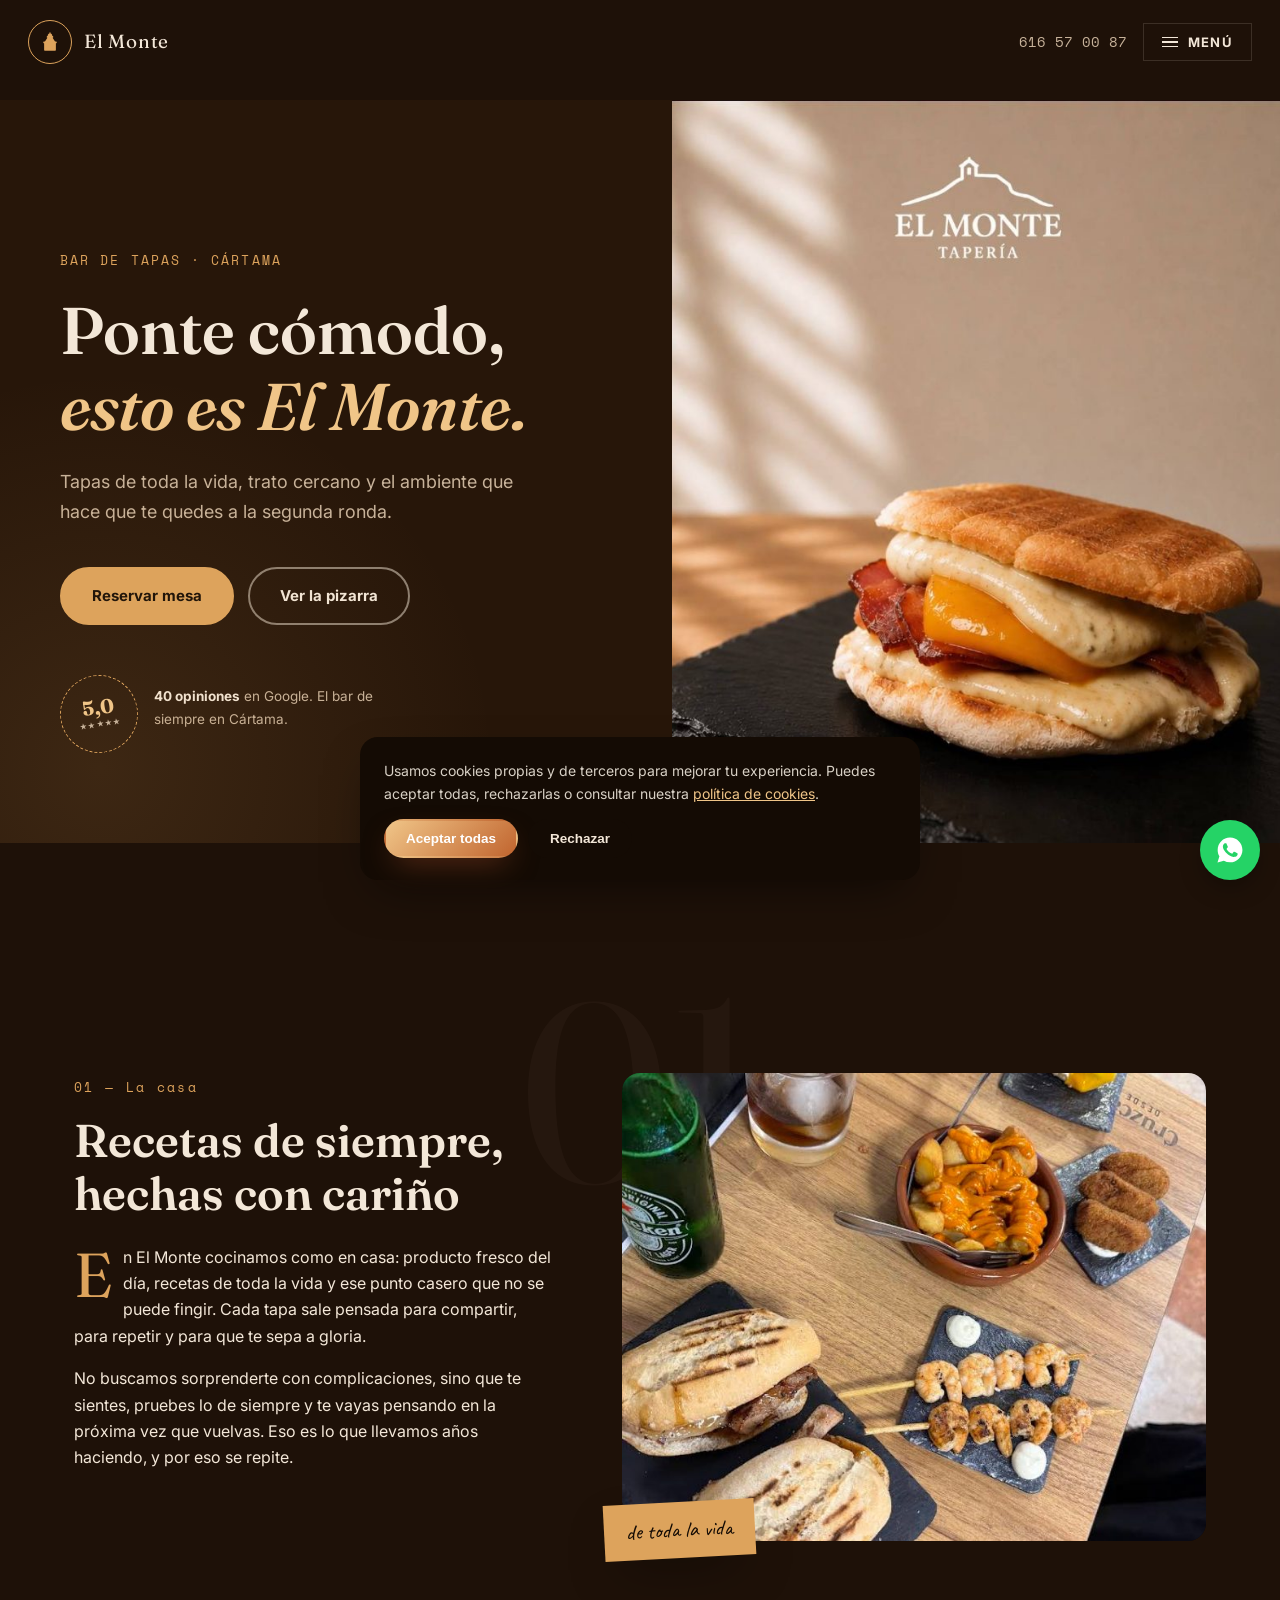
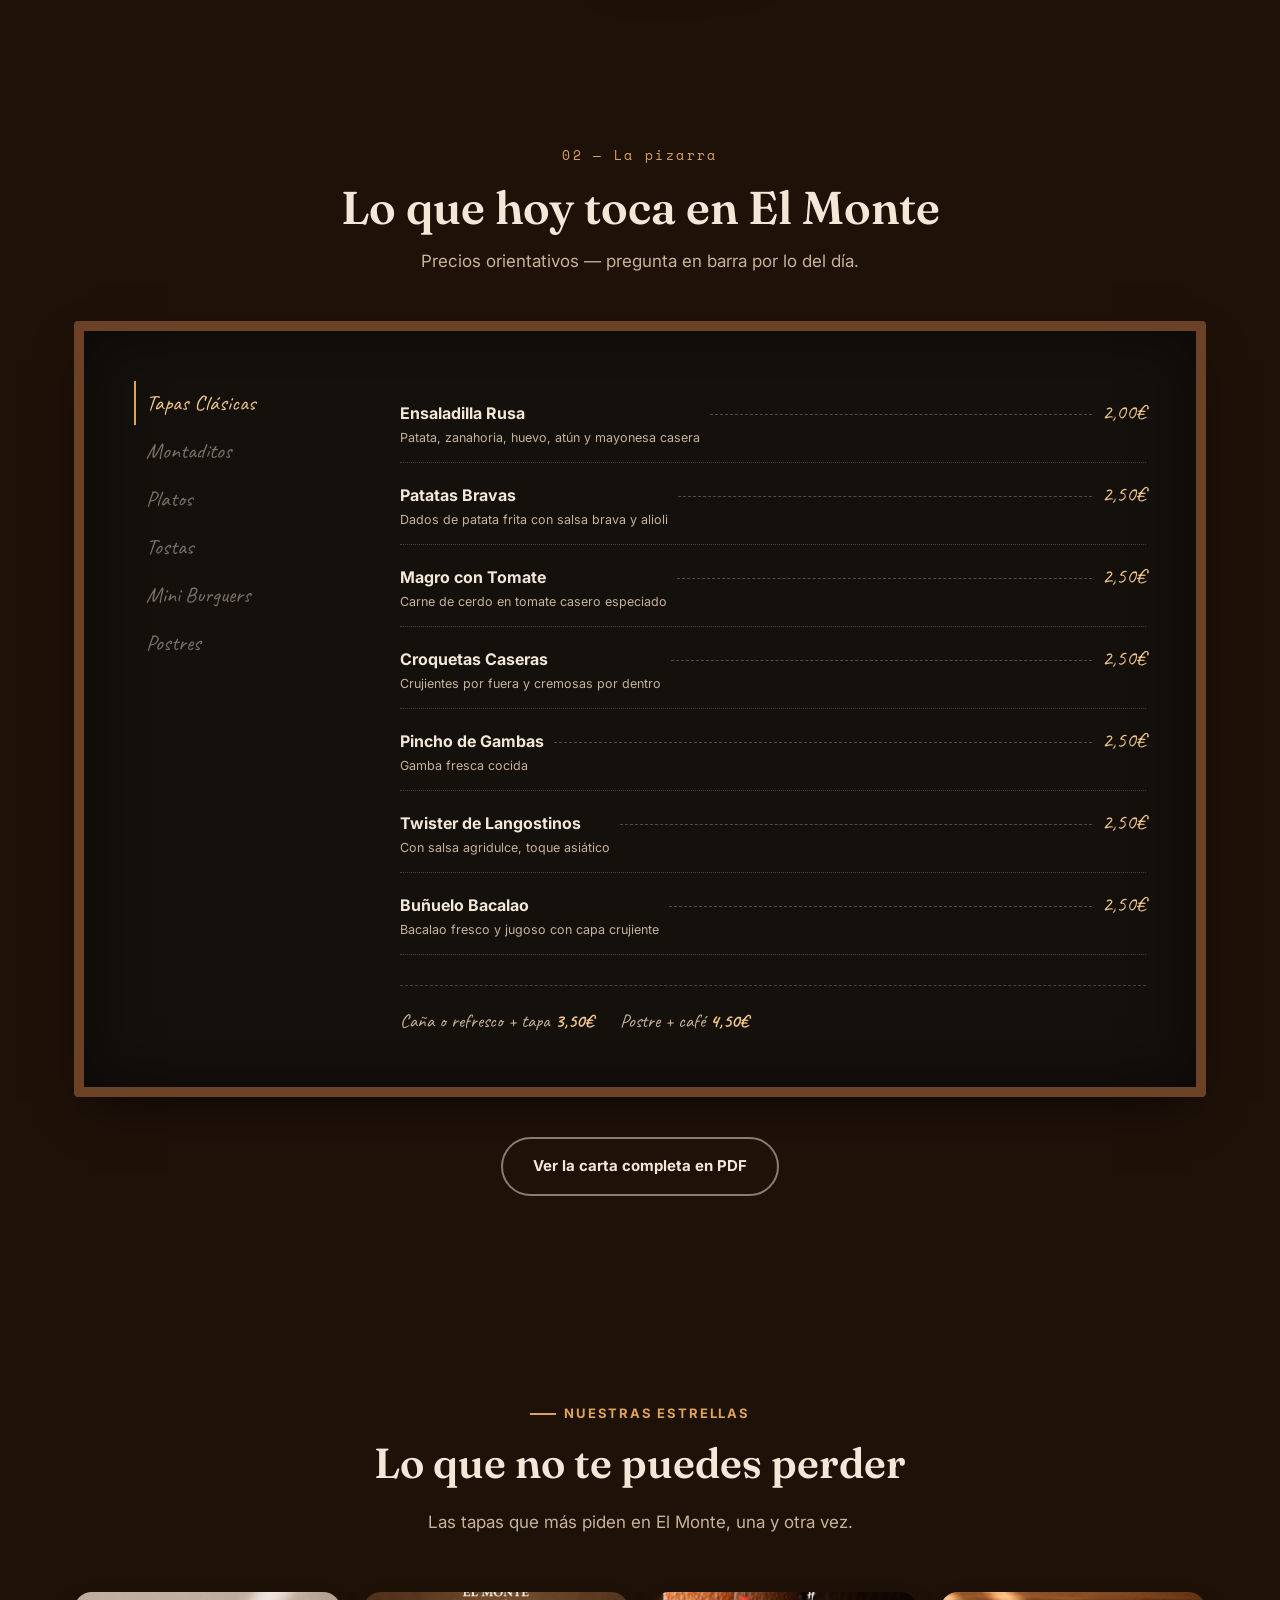
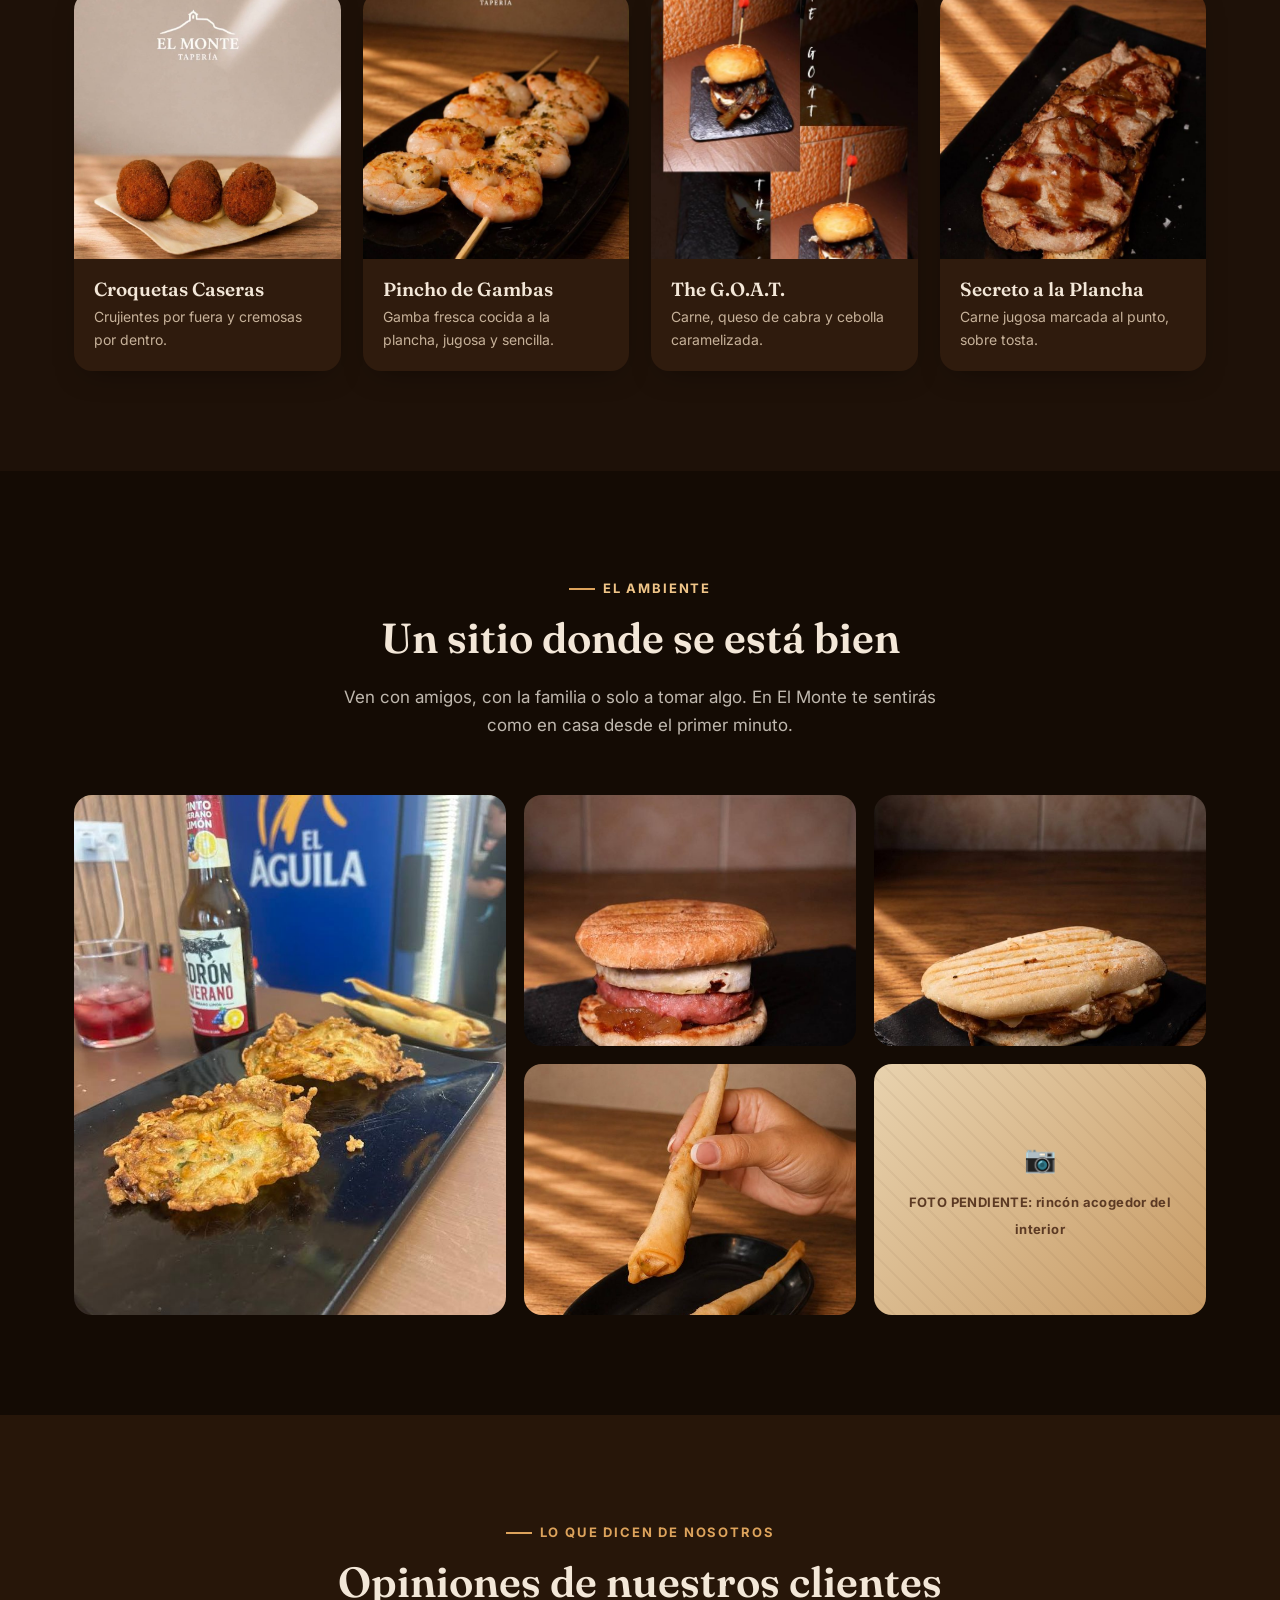
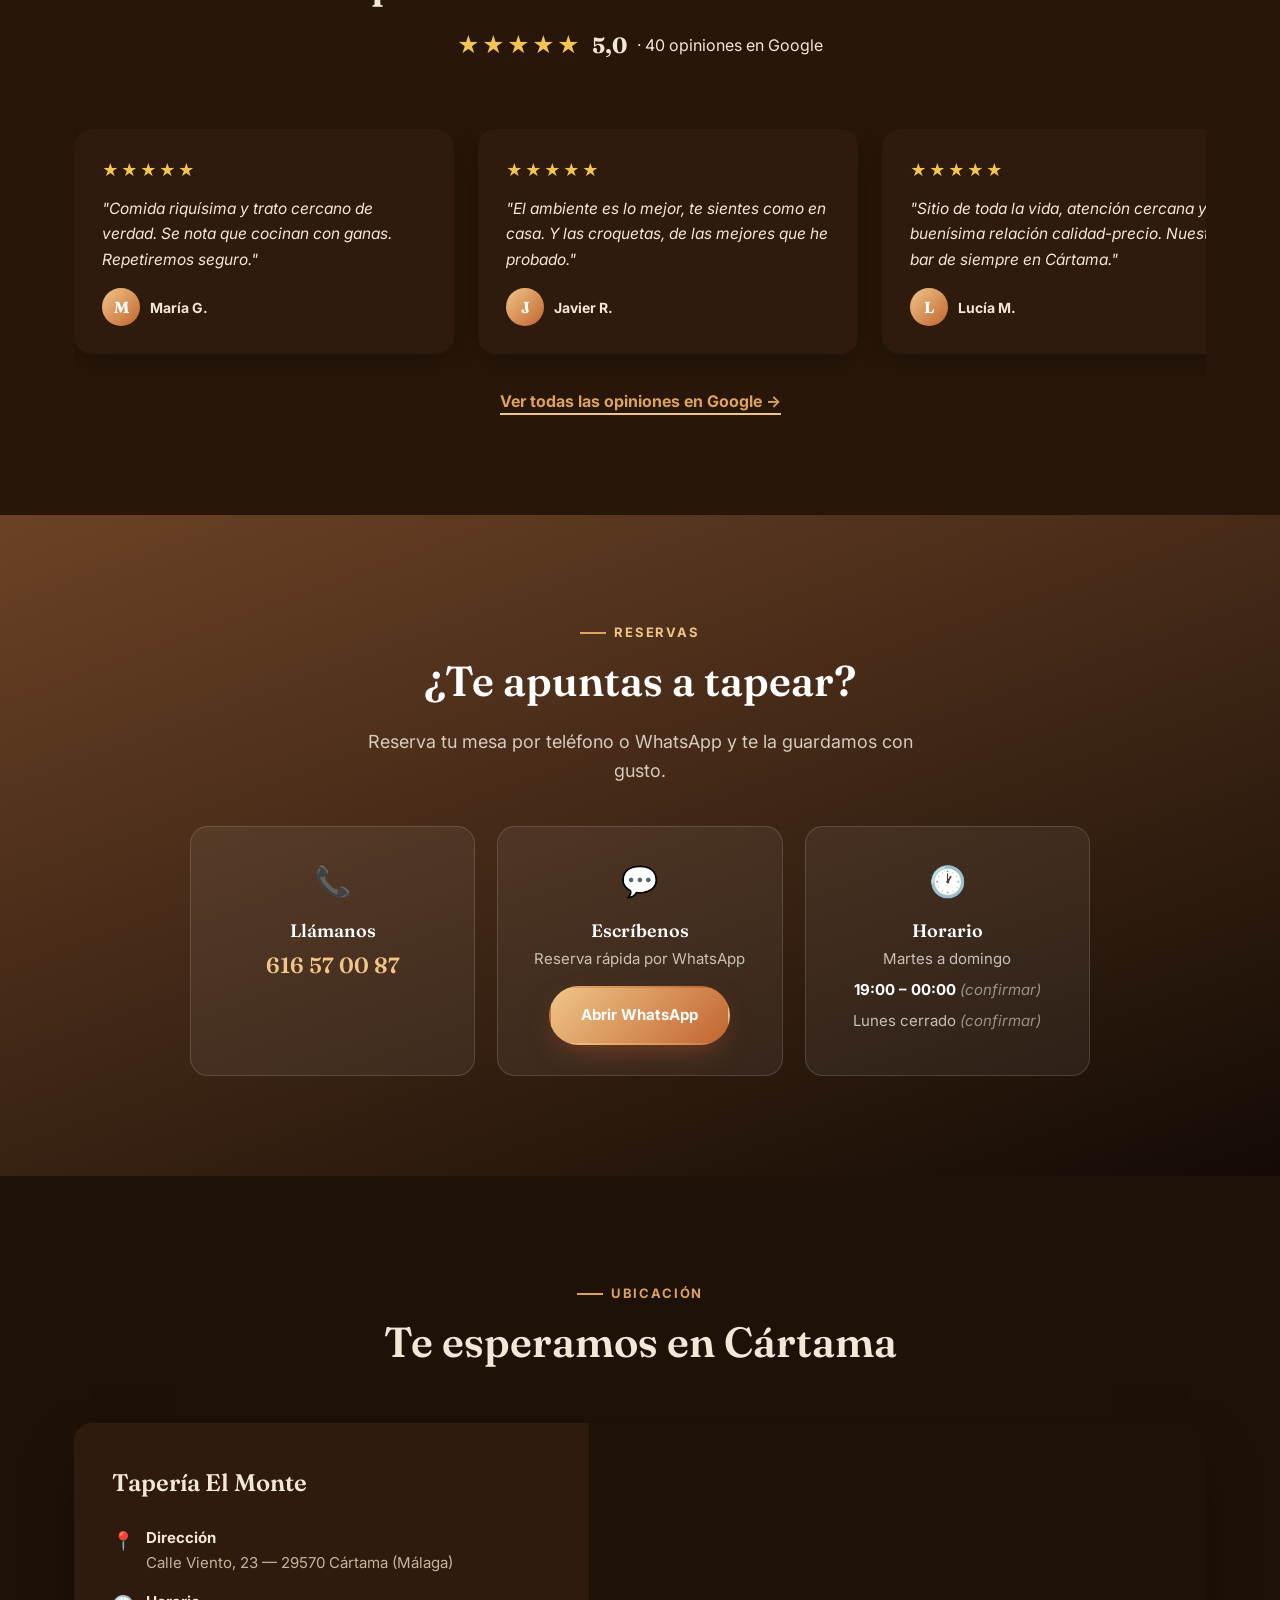
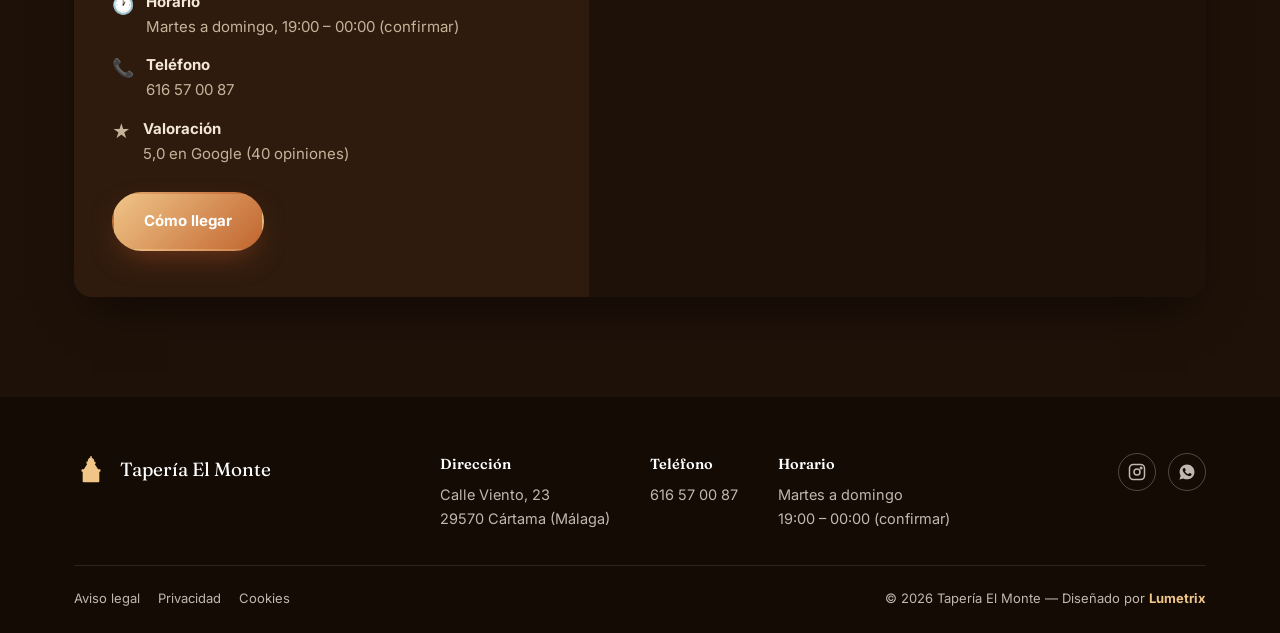
==== index.html @ 6aeb2930 "Rediseñar la web: hero, La casa y La pizarra al estilo editorial nuevo, resto como el repo, con foto" ====
<!DOCTYPE html>
<html lang="es">
<head>
<meta charset="UTF-8">
<meta name="viewport" content="width=device-width, initial-scale=1, viewport-fit=cover">
<title>Tapería El Monte — Bar de Tapas en Cártama (Málaga)</title>
<meta name="description" content="Tapería El Monte, tu bar de tapas en Cártama (Málaga). Tapas y raciones caseras, ambiente cercano y familiar. 5,0★ en Google. Calle Viento, 23. Reserva por WhatsApp.">
<meta name="keywords" content="tapas en Cártama, bar de tapas Cártama, dónde tapear en Cártama, tapería Málaga, raciones Cártama">
<link rel="canonical" href="https://tuweb.example/">

<!-- Open Graph -->
<meta property="og:type" content="restaurant.restaurant">
<meta property="og:title" content="Tapería El Monte — Bar de Tapas en Cártama (Málaga)">
<meta property="og:description" content="Ponte cómodo. Buenas tapas y mejor ambiente, en El Monte. 5,0★ en Google (40 opiniones). Calle Viento, 23, Cártama.">
<meta property="og:image" content="img/hero-bocadillo-bacon-queso.jpg">
<meta property="og:locale" content="es_ES">
<meta property="og:url" content="https://tuweb.example/">
<meta name="twitter:card" content="summary_large_image">

<link rel="icon" href="img/favicon.svg" type="image/svg+xml">
<link rel="apple-touch-icon" href="img/favicon.svg">

<link rel="preconnect" href="https://fonts.googleapis.com">
<link rel="preconnect" href="https://fonts.gstatic.com" crossorigin>
<link href="https://fonts.googleapis.com/css2?family=Fraunces:ital,opsz,wght@0,9..144,500;0,9..144,600;1,9..144,500&family=Caveat:wght@600;700&family=Space+Mono:wght@400;700&family=Inter:wght@400;500;600;700;800&display=swap" rel="stylesheet">

<link rel="stylesheet" href="css/style.css">

<script type="application/ld+json">
{
  "@context": "https://schema.org",
  "@type": "BarOrPub",
  "name": "Tapería El Monte",
  "image": "img/hero-bocadillo-bacon-queso.jpg",
  "@id": "https://tuweb.example/",
  "url": "https://tuweb.example/",
  "telephone": "+34616570087",
  "servesCuisine": "Tapas españolas",
  "priceRange": "€€",
  "address": {
    "@type": "PostalAddress",
    "streetAddress": "Calle Viento, 23",
    "addressLocality": "Cártama",
    "postalCode": "29570",
    "addressRegion": "Málaga",
    "addressCountry": "ES"
  },
  "geo": {
    "@type": "GeoCoordinates",
    "latitude": 36.7167,
    "longitude": -4.6167
  },
  "openingHoursSpecification": [
    {
      "@type": "OpeningHoursSpecification",
      "dayOfWeek": ["Tuesday","Wednesday","Thursday","Friday","Saturday","Sunday"],
      "opens": "19:00",
      "closes": "00:00"
    }
  ],
  "aggregateRating": {
    "@type": "AggregateRating",
    "ratingValue": "5.0",
    "reviewCount": "40"
  }
}
</script>
</head>
<body>

<!-- ============ TOPBAR ============ -->
<header class="topbar">
  <a href="#inicio" class="topbar-brand">
    <span class="stamp">
      <svg viewBox="0 0 200 200" fill="currentColor"><path d="M100 18c2.8 0 5 2.3 5 5v6.6c8.1 1.9 14 9.2 14 17.8v3.4h4a4 4 0 0 1 4 4v6a4 4 0 0 1-4 4h-1.4L142 96h10a4 4 0 0 1 4 4v6a4 4 0 0 1-4 4h-3v56a6 6 0 0 1-6 6H57a6 6 0 0 1-6-6v-56h-3a4 4 0 0 1-4-4v-6a4 4 0 0 1 4-4h10l20.4-32.2H77a4 4 0 0 1-4-4v-6a4 4 0 0 1 4-4h4v-3.4c0-8.6 5.9-15.9 14-17.8V23c0-2.7 2.2-5 5-5Z"/></svg>
    </span>
    <span class="topbar-word">El Monte</span>
  </a>
  <div class="topbar-actions">
    <span class="phone-mini">616 57 00 87</span>
    <button class="menu-btn"><span class="bars"><span></span><span></span><span></span></span> Menú</button>
  </div>
</header>

<!-- ============ NAV OVERLAY ============ -->
<div class="nav-overlay">
  <svg class="nav-overlay-watermark" viewBox="0 0 200 200" fill="currentColor"><path d="M100 18c2.8 0 5 2.3 5 5v6.6c8.1 1.9 14 9.2 14 17.8v3.4h4a4 4 0 0 1 4 4v6a4 4 0 0 1-4 4h-1.4L142 96h10a4 4 0 0 1 4 4v6a4 4 0 0 1-4 4h-3v56a6 6 0 0 1-6 6H57a6 6 0 0 1-6-6v-56h-3a4 4 0 0 1-4-4v-6a4 4 0 0 1 4-4h10l20.4-32.2H77a4 4 0 0 1-4-4v-6a4 4 0 0 1 4-4h4v-3.4c0-8.6 5.9-15.9 14-17.8V23c0-2.7 2.2-5 5-5Z"/></svg>
  <div class="nav-overlay-top">
    <span class="topbar-word">El Monte</span>
    <button class="nav-close" aria-label="Cerrar menú">✕</button>
  </div>
  <nav class="nav-overlay-links">
    <a href="#casa"><span class="i">01</span> La casa</a>
    <a href="#carta"><span class="i">02</span> La pizarra</a>
    <a href="#especialidades"><span class="i">03</span> Especialidades</a>
    <a href="#ambiente"><span class="i">04</span> El ambiente</a>
    <a href="#opiniones"><span class="i">05</span> Opiniones</a>
    <a href="#reservas"><span class="i">06</span> Reservas</a>
    <a href="#ubicacion"><span class="i">07</span> Cómo llegar</a>
  </nav>
  <div class="nav-overlay-cta">
    <a href="https://wa.me/34616570087?text=Hola%2C%20quiero%20reservar%20mesa%20en%20Tapería%20El%20Monte" target="_blank" rel="noopener" class="btn btn-gold">Reservar por WhatsApp</a>
    <a href="tel:+34616570087" class="btn btn-line">616 57 00 87</a>
  </div>
</div>

<!-- ============ HERO ============ -->
<section class="hero" id="inicio">
  <div class="hero-text">
    <span class="hero-eyebrow">Bar de tapas · Cártama</span>
    <h1>Ponte cómodo,<br><em>esto es El Monte.</em></h1>
    <p class="hero-sub">Tapas de toda la vida, trato cercano y el ambiente que hace que te quedes a la segunda ronda.</p>
    <div class="hero-cta">
      <a href="https://wa.me/34616570087?text=Hola%2C%20quiero%20reservar%20mesa%20en%20Tapería%20El%20Monte" target="_blank" rel="noopener" class="btn btn-gold">Reservar mesa</a>
      <a href="#carta" class="btn btn-line">Ver la pizarra</a>
    </div>
    <div class="hero-stamp-row">
      <div class="hero-stamp"><strong>5,0</strong><span>★★★★★</span></div>
      <p class="hero-stamp-text"><strong>40 opiniones</strong> en Google. El bar de siempre en Cártama.</p>
    </div>
  </div>
  <div class="hero-media">
    <div class="ph has-photo">
      <img src="img/hero-bocadillo-bacon-queso.jpg" alt="Bocadillo de bacon y queso de Tapería El Monte" loading="eager">
    </div>
  </div>
</section>

<!-- ============ 01 · LA CASA ============ -->
<section id="casa" class="casa">
  <span class="casa-num-bg">01</span>
  <div class="container">
    <div class="casa-grid">
      <div class="casa-text reveal">
        <span class="num-tag">01 — La casa</span>
        <h2 class="sec-title">Recetas de siempre, hechas con cariño</h2>
        <p>En El Monte cocinamos como en casa: producto fresco del día, recetas de toda la vida y ese punto casero que no se puede fingir. Cada tapa sale pensada para compartir, para repetir y para que te sepa a gloria.</p>
        <p>No buscamos sorprenderte con complicaciones, sino que te sientes, pruebes lo de siempre y te vayas pensando en la próxima vez que vuelvas. Eso es lo que llevamos años haciendo, y por eso se repite.</p>
      </div>
      <div class="casa-media reveal">
        <div class="ph has-photo"><img src="img/mesa-tapas-variadas.jpg" alt="Mesa con tapas variadas en Tapería El Monte" loading="lazy"></div>
        <div class="casa-media-tag">de toda la vida</div>
      </div>
    </div>
  </div>
</section>

<!-- ============ 02 · LA PIZARRA (CARTA) ============ -->
<section id="carta">
  <div class="container">
    <div class="reveal" style="text-align:center; margin-bottom:46px;">
      <span class="num-tag">02 — La pizarra</span>
      <h2 class="sec-title" style="margin:0 auto;">Lo que hoy toca en El Monte</h2>
      <p class="sec-lead" style="margin:12px auto 0;">Precios orientativos — pregunta en barra por lo del día.</p>
    </div>

    <div class="pizarra-wrap reveal">
      <div class="board-layout">
        <div class="board-tabs">
          <button class="board-tab active" data-target="b-tapas">Tapas Clásicas</button>
          <button class="board-tab" data-target="b-montaditos">Montaditos</button>
          <button class="board-tab" data-target="b-platos">Platos</button>
          <button class="board-tab" data-target="b-tostas">Tostas</button>
          <button class="board-tab" data-target="b-burguers">Mini Burguers</button>
          <button class="board-tab" data-target="b-postres">Postres</button>
        </div>

        <div>
          <div class="board-panel active" id="b-tapas">
            <div class="board-item"><div><div class="board-item-name">Ensaladilla Rusa</div><span class="board-item-desc">Patata, zanahoria, huevo, atún y mayonesa casera</span></div><div class="board-item-leader"></div><div class="board-item-price">2,00€</div></div>
            <div class="board-item"><div><div class="board-item-name">Patatas Bravas</div><span class="board-item-desc">Dados de patata frita con salsa brava y alioli</span></div><div class="board-item-leader"></div><div class="board-item-price">2,50€</div></div>
            <div class="board-item"><div><div class="board-item-name">Magro con Tomate</div><span class="board-item-desc">Carne de cerdo en tomate casero especiado</span></div><div class="board-item-leader"></div><div class="board-item-price">2,50€</div></div>
            <div class="board-item"><div><div class="board-item-name">Croquetas Caseras</div><span class="board-item-desc">Crujientes por fuera y cremosas por dentro</span></div><div class="board-item-leader"></div><div class="board-item-price">2,50€</div></div>
            <div class="board-item"><div><div class="board-item-name">Pincho de Gambas</div><span class="board-item-desc">Gamba fresca cocida</span></div><div class="board-item-leader"></div><div class="board-item-price">2,50€</div></div>
            <div class="board-item"><div><div class="board-item-name">Twister de Langostinos</div><span class="board-item-desc">Con salsa agridulce, toque asiático</span></div><div class="board-item-leader"></div><div class="board-item-price">2,50€</div></div>
            <div class="board-item"><div><div class="board-item-name">Buñuelo Bacalao</div><span class="board-item-desc">Bacalao fresco y jugoso con capa crujiente</span></div><div class="board-item-leader"></div><div class="board-item-price">2,50€</div></div>
          </div>

          <div class="board-panel" id="b-montaditos">
            <div class="board-item"><div><div class="board-item-name">El Serranito</div><span class="board-item-desc">Cerdo, jamón serrano, pimiento frito y mayonesa</span></div><div class="board-item-leader"></div><div class="board-item-price">2,70€</div></div>
            <div class="board-item"><div><div class="board-item-name">El Pulled Pork</div><span class="board-item-desc">Pulled pork meloso con salsa suave</span></div><div class="board-item-leader"></div><div class="board-item-price">2,70€</div></div>
            <div class="board-item"><div><div class="board-item-name">El Secreto</div><span class="board-item-desc">Secreto ibérico, reducción de PX y sal escamada</span></div><div class="board-item-leader"></div><div class="board-item-price">2,70€</div></div>
            <div class="board-item"><div><div class="board-item-name">El Monte</div><span class="board-item-desc">Lomo a la plancha, queso fundido y mayonesa</span></div><div class="board-item-leader"></div><div class="board-item-price">2,70€</div></div>
            <div class="board-item"><div><div class="board-item-name">El Sendero</div><span class="board-item-desc">Pollo aliñado con salsa cheddar y mayonesa</span></div><div class="board-item-leader"></div><div class="board-item-price">2,70€</div></div>
          </div>

          <div class="board-panel" id="b-platos">
            <div class="board-item"><div><div class="board-item-name">Flamenquín</div><span class="board-item-desc">Relleno tradicional, dorado y crujiente</span></div><div class="board-item-leader"></div><div class="board-item-price">7,00€</div></div>
            <div class="board-item"><div><div class="board-item-name">Secreto a la Plancha</div><span class="board-item-desc">Carne jugosa marcada al punto</span></div><div class="board-item-leader"></div><div class="board-item-price">7,00€</div></div>
          </div>

          <div class="board-panel" id="b-tostas">
            <div class="board-item"><div><div class="board-item-name">Tosta El Monte</div><span class="board-item-desc">Secreto, cebolla caramelizada y reducción de PX</span></div><div class="board-item-leader"></div><div class="board-item-price">7,00€</div></div>
            <div class="board-item"><div><div class="board-item-name">Tosta Campera</div><span class="board-item-desc">Lomo, pimiento, queso y alioli</span></div><div class="board-item-leader"></div><div class="board-item-price">6,00€</div></div>
          </div>

          <div class="board-panel" id="b-burguers">
            <div class="board-item"><div><div class="board-item-name">La Ermita</div><span class="board-item-desc">Carne, rúcula fresca y mayonesa de trufa</span></div><div class="board-item-leader"></div><div class="board-item-price">2,70€</div></div>
            <div class="board-item"><div><div class="board-item-name">The G.O.A.T.</div><span class="board-item-desc">Carne, queso de cabra y cebolla caramelizada</span></div><div class="board-item-leader"></div><div class="board-item-price">2,70€</div></div>
            <div class="board-item"><div><div class="board-item-name">La Crujiente del Monte</div><span class="board-item-desc">Pollo crispy, cheddar, lechuga y mayonesa</span></div><div class="board-item-leader"></div><div class="board-item-price">2,70€</div></div>
            <div class="board-item"><div><div class="board-item-name">El Monte</div><span class="board-item-desc">Carne, bacon y cheddar con salsa burguer</span></div><div class="board-item-leader"></div><div class="board-item-price">2,70€</div></div>
            <div class="board-item"><div><div class="board-item-name">La Salvaje</div><span class="board-item-desc">Carne pulled pork y mayonesa</span></div><div class="board-item-leader"></div><div class="board-item-price">2,70€</div></div>
          </div>

          <div class="board-panel" id="b-postres">
            <div class="board-item"><div><div class="board-item-name">Tarta Lotus</div><span class="board-item-desc">Cremosa y con intenso sabor a galleta</span></div><div class="board-item-leader"></div><div class="board-item-price">3,50€</div></div>
            <div class="board-item"><div><div class="board-item-name">Tarta de Queso</div><span class="board-item-desc">Suave y equilibrada</span></div><div class="board-item-leader"></div><div class="board-item-price">3,50€</div></div>
            <div class="board-item"><div><div class="board-item-name">Tarta Oreo</div><span class="board-item-desc">Chocolate y galleta, combinación irresistible</span></div><div class="board-item-leader"></div><div class="board-item-price">3,50€</div></div>
            <div class="board-item"><div><div class="board-item-name">Tarta de Chocolate</div><span class="board-item-desc">Para los más golosos</span></div><div class="board-item-leader"></div><div class="board-item-price">3,50€</div></div>
          </div>

          <div class="board-note">
            <span>Caña o refresco + tapa <strong>3,50€</strong></span>
            <span>Postre + café <strong>4,50€</strong></span>
          </div>
        </div>
      </div>
    </div>
    <div class="pizarra-cta reveal">
      <a href="#" class="btn btn-line">Ver la carta completa en PDF</a>
    </div>
  </div>
</section>

<!-- ============ ESPECIALIDADES ============ -->
<section id="especialidades">
  <div class="container">
    <div class="section-head reveal">
      <span class="eyebrow">Nuestras estrellas</span>
      <h2>Lo que no te puedes perder</h2>
      <p>Las tapas que más piden en El Monte, una y otra vez.</p>
    </div>
    <div class="spec-grid">
      <div class="spec-card reveal">
        <div class="ph has-photo"><img src="img/croquetas-caseras.jpg" alt="Croquetas caseras de Tapería El Monte" loading="lazy"></div>
        <div class="spec-card-body"><h3>Croquetas Caseras</h3><p>Crujientes por fuera y cremosas por dentro.</p></div>
      </div>
      <div class="spec-card reveal">
        <div class="ph has-photo"><img src="img/pincho-gambas-plancha.jpg" alt="Pincho de gambas a la plancha" loading="lazy"></div>
        <div class="spec-card-body"><h3>Pincho de Gambas</h3><p>Gamba fresca cocida a la plancha, jugosa y sencilla.</p></div>
      </div>
      <div class="spec-card reveal">
        <div class="ph has-photo"><img src="img/burger-the-goat.jpg" alt="Mini burguer The G.O.A.T. con queso de cabra" loading="lazy"></div>
        <div class="spec-card-body"><h3>The G.O.A.T.</h3><p>Carne, queso de cabra y cebolla caramelizada.</p></div>
      </div>
      <div class="spec-card reveal">
        <div class="ph has-photo"><img src="img/tosta-secreto-plancha.jpg" alt="Tosta de secreto ibérico a la plancha" loading="lazy"></div>
        <div class="spec-card-body"><h3>Secreto a la Plancha</h3><p>Carne jugosa marcada al punto, sobre tosta.</p></div>
      </div>
    </div>
  </div>
</section>

<!-- ============ EL AMBIENTE ============ -->
<section id="ambiente" class="ambiente">
  <div class="container">
    <div class="section-head reveal">
      <span class="eyebrow">El ambiente</span>
      <h2>Un sitio donde se está bien</h2>
      <p>Ven con amigos, con la familia o solo a tomar algo. En El Monte te sentirás como en casa desde el primer minuto.</p>
    </div>
    <div class="ambiente-gallery reveal">
      <div class="ph has-photo g1"><img src="img/bunuelos-bacalao-barra.jpg" alt="Buñuelos de bacalao en la barra de Tapería El Monte" loading="lazy"></div>
      <div class="ph has-photo"><img src="img/montadito-el-monte.jpg" alt="Montadito de Tapería El Monte" loading="lazy"></div>
      <div class="ph has-photo"><img src="img/bocadillo-pulled-pork.jpg" alt="Bocadillo de pulled pork" loading="lazy"></div>
      <div class="ph has-photo"><img src="img/twister-langostinos.jpg" alt="Twister de langostinos de Tapería El Monte" loading="lazy"></div>
      <div class="ph"><div class="ph-inner"><span class="ph-icon">📷</span><span class="ph-label">FOTO PENDIENTE: rincón acogedor del interior</span></div></div>
    </div>
  </div>
</section>

<!-- ============ OPINIONES ============ -->
<section id="opiniones" class="reviews">
  <div class="container">
    <div class="section-head reveal">
      <span class="eyebrow">Lo que dicen de nosotros</span>
      <h2>Opiniones de nuestros clientes</h2>
      <div class="reviews-rating"><span class="stars">★★★★★</span> <strong>5,0</strong> · 40 opiniones en Google</div>
    </div>
    <div class="review-track reveal">
      <div class="review-card">
        <span class="stars">★★★★★</span>
        <p>"Comida riquísima y trato cercano de verdad. Se nota que cocinan con ganas. Repetiremos seguro."</p>
        <div class="review-author"><div class="review-avatar">M</div><span>María G.</span></div>
      </div>
      <div class="review-card">
        <span class="stars">★★★★★</span>
        <p>"El ambiente es lo mejor, te sientes como en casa. Y las croquetas, de las mejores que he probado."</p>
        <div class="review-author"><div class="review-avatar">J</div><span>Javier R.</span></div>
      </div>
      <div class="review-card">
        <span class="stars">★★★★★</span>
        <p>"Sitio de toda la vida, atención cercana y buenísima relación calidad-precio. Nuestro bar de siempre en Cártama."</p>
        <div class="review-author"><div class="review-avatar">L</div><span>Lucía M.</span></div>
      </div>
    </div>
    <div class="reviews-link reveal"><a href="#" target="_blank" rel="noopener">Ver todas las opiniones en Google →</a></div>
  </div>
</section>

<!-- ============ RESERVAS Y CONTACTO ============ -->
<section id="reservas" class="contact">
  <div class="container">
    <div class="reveal">
      <span class="eyebrow">Reservas</span>
      <h2>¿Te apuntas a tapear?</h2>
      <p class="lead">Reserva tu mesa por teléfono o WhatsApp y te la guardamos con gusto.</p>
    </div>
    <div class="contact-grid reveal">
      <div class="contact-card">
        <span class="icon">📞</span>
        <h3>Llámanos</h3>
        <a class="big-phone" href="tel:+34616570087">616 57 00 87</a>
      </div>
      <div class="contact-card">
        <span class="icon">💬</span>
        <h3>Escríbenos</h3>
        <p>Reserva rápida por WhatsApp</p>
        <a href="https://wa.me/34616570087?text=Hola%2C%20quiero%20reservar%20mesa%20en%20Tapería%20El%20Monte" target="_blank" rel="noopener" class="btn btn-primary" style="margin-top:8px">Abrir WhatsApp</a>
      </div>
      <div class="contact-card">
        <span class="icon">🕐</span>
        <h3>Horario</h3>
        <p>Martes a domingo</p>
        <p><strong style="color:#fff">19:00 – 00:00</strong> <em style="opacity:.7">(confirmar)</em></p>
        <p>Lunes cerrado <em style="opacity:.7">(confirmar)</em></p>
      </div>
    </div>
  </div>
</section>

<!-- ============ UBICACIÓN ============ -->
<section id="ubicacion">
  <div class="container">
    <div class="section-head reveal">
      <span class="eyebrow">Ubicación</span>
      <h2>Te esperamos en Cártama</h2>
    </div>
    <div class="location-wrap reveal">
      <div class="location-info">
        <h3>Tapería El Monte</h3>
        <ul>
          <li><span class="icon">📍</span><div><b>Dirección</b>Calle Viento, 23 — 29570 Cártama (Málaga)</div></li>
          <li><span class="icon">🕐</span><div><b>Horario</b>Martes a domingo, 19:00 – 00:00 (confirmar)</div></li>
          <li><span class="icon">📞</span><div><b>Teléfono</b>616 57 00 87</div></li>
          <li><span class="icon">★</span><div><b>Valoración</b>5,0 en Google (40 opiniones)</div></li>
        </ul>
        <a href="https://www.google.com/maps/dir/?api=1&destination=Calle+Viento+23+29570+C%C3%A1rtama+M%C3%A1laga" target="_blank" rel="noopener" class="btn btn-primary">Cómo llegar</a>
      </div>
      <div class="map-embed">
        <iframe src="https://www.google.com/maps?q=Calle+Viento+23,+29570+C%C3%A1rtama,+M%C3%A1laga&output=embed" loading="lazy" referrerpolicy="no-referrer-when-downgrade" title="Mapa de ubicación de Tapería El Monte"></iframe>
      </div>
    </div>
  </div>
</section>

<!-- ============ FOOTER ============ -->
<footer class="site-footer">
  <div class="container">
    <div class="footer-top">
      <div class="footer-brand">
        <svg class="brand-mark" viewBox="0 0 200 200" fill="currentColor" role="img" aria-label="Tapería El Monte"><path d="M100 18c2.8 0 5 2.3 5 5v6.6c8.1 1.9 14 9.2 14 17.8v3.4h4a4 4 0 0 1 4 4v6a4 4 0 0 1-4 4h-1.4L142 96h10a4 4 0 0 1 4 4v6a4 4 0 0 1-4 4h-3v56a6 6 0 0 1-6 6H57a6 6 0 0 1-6-6v-56h-3a4 4 0 0 1-4-4v-6a4 4 0 0 1 4-4h10l20.4-32.2H77a4 4 0 0 1-4-4v-6a4 4 0 0 1 4-4h4v-3.4c0-8.6 5.9-15.9 14-17.8V23c0-2.7 2.2-5 5-5Z"/></svg>
        <span>Tapería El Monte</span>
      </div>
      <div class="footer-info">
        <div><b>Dirección</b>Calle Viento, 23<br>29570 Cártama (Málaga)</div>
        <div><b>Teléfono</b><a href="tel:+34616570087">616 57 00 87</a></div>
        <div><b>Horario</b>Martes a domingo<br>19:00 – 00:00 (confirmar)</div>
      </div>
      <div class="footer-social">
        <a href="#" target="_blank" rel="noopener" aria-label="Instagram">
          <svg width="18" height="18" viewBox="0 0 24 24" fill="none" stroke="currentColor" stroke-width="2"><rect x="2" y="2" width="20" height="20" rx="5"/><circle cx="12" cy="12" r="4"/><circle cx="17.5" cy="6.5" r="1"/></svg>
        </a>
        <a href="https://wa.me/34616570087" target="_blank" rel="noopener" aria-label="WhatsApp">
          <svg width="18" height="18" viewBox="0 0 24 24" fill="currentColor"><path d="M12.04 2C6.58 2 2.13 6.45 2.13 11.91c0 1.87.5 3.62 1.4 5.15L2 22l5.09-1.5a9.9 9.9 0 0 0 4.95 1.31c5.46 0 9.91-4.45 9.91-9.91S17.5 2 12.04 2Zm5.8 14.1c-.24.68-1.4 1.3-1.94 1.36-.5.06-1.13.09-1.82-.11-.42-.13-.96-.31-1.65-.6-2.9-1.25-4.79-4.16-4.94-4.35-.14-.19-1.18-1.57-1.18-3 0-1.42.75-2.12 1.02-2.41.27-.29.58-.36.78-.36.2 0 .39 0 .56.01.18.01.42-.07.65.5.24.58.82 2 .89 2.14.07.15.12.32.02.51-.1.19-.15.31-.3.48-.15.17-.31.38-.44.51-.15.15-.3.31-.13.6.17.29.75 1.24 1.62 2.01 1.11.99 2.05 1.3 2.34 1.44.29.15.46.13.63-.08.17-.2.72-.84.92-1.13.19-.29.39-.24.65-.14.27.1 1.7.8 1.99.95.29.15.48.22.55.34.08.13.08.71-.16 1.4Z"/></svg>
        </a>
      </div>
    </div>
    <div class="footer-bottom">
      <div class="footer-legal">
        <a href="legal/aviso-legal.html">Aviso legal</a>
        <a href="legal/privacidad.html">Privacidad</a>
        <a href="legal/cookies.html">Cookies</a>
      </div>
      <div class="footer-credit">© <span id="year"></span> Tapería El Monte — Diseñado por <a href="#" target="_blank" rel="noopener">Lumetrix</a></div>
    </div>
  </div>
</footer>

<!-- WhatsApp flotante -->
<a href="https://wa.me/34616570087?text=Hola%2C%20quiero%20reservar%20mesa%20en%20Tapería%20El%20Monte" target="_blank" rel="noopener" class="wa-float" aria-label="Escríbenos por WhatsApp">
  <svg viewBox="0 0 24 24"><path d="M12.04 2C6.58 2 2.13 6.45 2.13 11.91c0 1.87.5 3.62 1.4 5.15L2 22l5.09-1.5a9.9 9.9 0 0 0 4.95 1.31c5.46 0 9.91-4.45 9.91-9.91S17.5 2 12.04 2Zm5.8 14.1c-.24.68-1.4 1.3-1.94 1.36-.5.06-1.13.09-1.82-.11-.42-.13-.96-.31-1.65-.6-2.9-1.25-4.79-4.16-4.94-4.35-.14-.19-1.18-1.57-1.18-3 0-1.42.75-2.12 1.02-2.41.27-.29.58-.36.78-.36.2 0 .39 0 .56.01.18.01.42-.07.65.5.24.58.82 2 .89 2.14.07.15.12.32.02.51-.1.19-.15.31-.3.48-.15.17-.31.38-.44.51-.15.15-.3.31-.13.6.17.29.75 1.24 1.62 2.01 1.11.99 2.05 1.3 2.34 1.44.29.15.46.13.63-.08.17-.2.72-.84.92-1.13.19-.29.39-.24.65-.14.27.1 1.7.8 1.99.95.29.15.48.22.55.34.08.13.08.71-.16 1.4Z"/></svg>
</a>

<!-- Banner de cookies -->
<div class="cookie-banner">
  <p>Usamos cookies propias y de terceros para mejorar tu experiencia. Puedes aceptar todas, rechazarlas o consultar nuestra <a href="legal/cookies.html">política de cookies</a>.</p>
  <div class="cookie-actions">
    <button class="btn btn-primary" data-cookie="accepted">Aceptar todas</button>
    <button class="btn btn-dark" data-cookie="rejected">Rechazar</button>
  </div>
</div>

<script src="js/main.js"></script>
</body>
</html>
---- css/style.css ----
/* ============================================
   Tapería El Monte — estilos
   ============================================ */

:root {
  --cream: #1E1108;
  --cream-soft: #271609;
  --paper: #2F1B0D;
  --wood: #6B4226;
  --wood-dark: #140B04;
  --wood-light: #8B5A3C;
  --amber: #DDA35C;
  --amber-light: #F0C588;
  --teja: #C1652F;
  --text: #F3E7D8;
  --text-soft: #C7B29A;
  --line: rgba(243, 231, 216, 0.14);
  --shadow: 0 20px 50px -18px rgba(0, 0, 0, 0.6);
  --shadow-soft: 0 10px 30px -14px rgba(0, 0, 0, 0.5);
  --radius: 18px;
  --radius-sm: 10px;
  --board: #14100C;
  --board-line: rgba(243, 231, 216, .22);
  --ff-serif: "Fraunces", Georgia, serif;
  --ff-sans: "Inter", -apple-system, BlinkMacSystemFont, "Segoe UI", sans-serif;
  --ff-chalk: "Caveat", cursive;
  --ff-mono: "Space Mono", "Courier New", monospace;
}

* { box-sizing: border-box; }
html { scroll-behavior: smooth; }

body {
  margin: 0;
  font-family: var(--ff-sans);
  color: var(--text);
  background: var(--cream);
  line-height: 1.65;
  -webkit-font-smoothing: antialiased;
  overflow-x: hidden;
}

img { max-width: 100%; display: block; }
a { color: inherit; text-decoration: none; }
ul { margin: 0; padding: 0; list-style: none; }
h1, h2, h3, h4 {
  font-family: var(--ff-serif);
  font-weight: 600;
  color: var(--text);
  margin: 0 0 .5em;
  line-height: 1.15;
}
p { margin: 0 0 1em; }
.container {
  width: 100%;
  max-width: 1180px;
  margin: 0 auto;
  padding: 0 24px;
}
section { position: relative; padding: 100px 0; }
@media (max-width: 768px) {
  section { padding: 64px 0; }
}

.eyebrow {
  display: inline-flex;
  align-items: center;
  gap: 8px;
  font-family: var(--ff-sans);
  font-weight: 700;
  font-size: 13px;
  letter-spacing: .14em;
  text-transform: uppercase;
  color: var(--amber);
  margin-bottom: 14px;
}
.eyebrow::before {
  content: "";
  width: 26px;
  height: 2px;
  background: var(--amber);
  display: inline-block;
}
.section-head { max-width: 640px; margin: 0 auto 56px; text-align: center; }
.section-head h2 { font-size: clamp(28px, 4vw, 42px); }
.section-head p { color: var(--text-soft); font-size: 17px; }

/* Botones */
.btn {
  display: inline-flex;
  align-items: center;
  justify-content: center;
  gap: 10px;
  padding: 15px 30px;
  border-radius: 100px;
  font-weight: 700;
  font-size: 15px;
  border: 2px solid transparent;
  cursor: pointer;
  transition: transform .25s ease, box-shadow .25s ease, background .25s ease, color .25s ease;
  white-space: nowrap;
}
.btn-primary {
  background: linear-gradient(135deg, var(--amber-light), var(--teja));
  color: #fff;
  box-shadow: 0 12px 30px -10px rgba(181, 84, 44, .55);
}
.btn-primary:hover { transform: translateY(-2px); box-shadow: 0 16px 34px -8px rgba(181, 84, 44, .65); }
.btn-outline {
  background: rgba(255,255,255,.08);
  border-color: rgba(255,255,255,.7);
  color: #fff;
  backdrop-filter: blur(4px);
}
.btn-outline:hover { background: #fff; color: var(--wood-dark); }
.btn-dark {
  background: var(--wood-dark);
  color: var(--text);
}
.btn-dark:hover { background: var(--wood); transform: translateY(-2px); }
.btn-gold { background: var(--amber); color: var(--wood-dark); border-color: var(--amber); }
.btn-gold:hover { background: var(--amber-light); border-color: var(--amber-light); transform: translateY(-2px); }
.btn-line { background: transparent; border-color: rgba(243,231,216,.5); color: var(--text); }
.btn-line:hover { border-color: var(--text); background: rgba(243,231,216,.08); }

/* ============ TOPBAR ============ */
.topbar {
  position: fixed; top: 0; left: 0; right: 0; z-index: 600;
  display: flex; align-items: center; justify-content: space-between;
  padding: 20px 28px;
  transition: background .3s ease, padding .3s ease;
}
.topbar.scrolled { background: rgba(20,11,4,.9); backdrop-filter: blur(8px); padding: 13px 28px; box-shadow: 0 2px 20px rgba(0,0,0,.4); }
.topbar-brand { display: flex; align-items: center; gap: 12px; }
.stamp {
  width: 44px; height: 44px; border-radius: 50%;
  border: 1.5px solid var(--amber);
  display: flex; align-items: center; justify-content: center;
  color: var(--amber);
  flex-shrink: 0;
}
.stamp svg { width: 24px; height: 24px; }
.topbar-word { font-family: var(--ff-serif); letter-spacing: .04em; font-size: 19px; color: var(--text); }
.topbar-actions { display: flex; align-items: center; gap: 16px; }
.topbar-actions .phone-mini { font-family: var(--ff-mono); font-size: 13.5px; color: var(--text-soft); display: none; }
@media (min-width: 720px) { .topbar-actions .phone-mini { display: inline; } }
.menu-btn {
  display: flex; align-items: center; gap: 10px;
  background: transparent; border: 1px solid var(--line); color: var(--text);
  padding: 10px 18px; cursor: pointer; font-family: var(--ff-sans);
  font-weight: 700; font-size: 13px; letter-spacing: .1em; text-transform: uppercase;
}
.menu-btn:hover { border-color: var(--amber); color: var(--amber); }
.menu-btn .bars { display: flex; flex-direction: column; gap: 3px; }
.menu-btn .bars span { width: 16px; height: 1.5px; background: currentColor; }

/* ============ NAV OVERLAY ============ */
.nav-overlay {
  position: fixed; inset: 0; z-index: 700;
  background: var(--wood-dark);
  display: flex; flex-direction: column;
  opacity: 0; visibility: hidden; transform: translateY(-2%);
  transition: opacity .45s ease, visibility .45s ease, transform .45s ease;
}
body.nav-open .nav-overlay { opacity: 1; visibility: visible; transform: translateY(0); }
.nav-overlay-watermark {
  position: absolute; right: -10%; bottom: -15%;
  width: 60vw; max-width: 640px;
  color: rgba(243,231,216,.05);
  pointer-events: none;
}
.nav-overlay-top { display: flex; justify-content: space-between; align-items: center; padding: 20px 28px; }
.nav-close {
  background: none; border: 1px solid var(--line); color: var(--text);
  width: 44px; height: 44px; cursor: pointer; font-size: 20px;
}
.nav-overlay-links {
  flex: 1; display: flex; flex-direction: column; justify-content: center;
  padding: 0 28px; gap: 6px; position: relative; z-index: 2;
}
.nav-overlay-links a {
  font-family: var(--ff-serif);
  font-size: clamp(30px, 6vw, 56px);
  color: var(--text);
  padding: 10px 0;
  border-bottom: 1px solid var(--line);
  display: flex; align-items: baseline; gap: 18px;
  transition: color .25s ease, padding-left .25s ease;
}
.nav-overlay-links a span.i { font-family: var(--ff-mono); font-size: 14px; color: var(--amber); }
.nav-overlay-links a:hover { color: var(--amber-light); padding-left: 12px; }
.nav-overlay-cta { padding: 28px; display: flex; gap: 14px; flex-wrap: wrap; position: relative; z-index: 2; }

/* ============ HERO (editorial partido) ============ */
.hero {
  display: grid; grid-template-columns: 1.05fr .95fr;
  min-height: 100svh;
}
@media (max-width: 880px) { .hero { grid-template-columns: 1fr; min-height: auto; } }
.hero-text {
  background: var(--cream-soft);
  display: flex; flex-direction: column; justify-content: center;
  padding: 150px 60px 90px;
  position: relative; overflow: hidden;
}
@media (max-width: 880px) { .hero-text { padding: 130px 24px 60px; } }
.hero-text::before {
  content: "";
  position: absolute; inset: 0;
  background-image: radial-gradient(circle at 15% 90%, rgba(221,163,92,.12), transparent 45%);
  pointer-events: none;
}
.hero-eyebrow { font-family: var(--ff-mono); font-size: 13px; letter-spacing: .16em; color: var(--amber); margin-bottom: 22px; text-transform: uppercase; }
.hero h1 { font-size: clamp(40px, 5.6vw, 66px); color: var(--text); margin-bottom: 22px; }
.hero h1 em { font-style: italic; color: var(--amber-light); }
.hero-sub { color: var(--text-soft); font-size: 18px; max-width: 460px; margin-bottom: 40px; }
.hero-cta { display: flex; gap: 14px; flex-wrap: wrap; margin-bottom: 50px; }
.hero-stamp-row { display: flex; align-items: center; gap: 16px; }
.hero-stamp {
  width: 78px; height: 78px; border-radius: 50%;
  border: 1.5px dashed var(--amber);
  display: flex; flex-direction: column; align-items: center; justify-content: center;
  transform: rotate(-8deg); flex-shrink: 0;
}
.hero-stamp strong { font-family: var(--ff-serif); font-size: 20px; color: var(--amber-light); line-height: 1; }
.hero-stamp span { font-family: var(--ff-mono); font-size: 8.5px; color: var(--text-soft); letter-spacing: .05em; }
.hero-stamp-text { font-size: 13.5px; color: var(--text-soft); max-width: 220px; }
.hero-stamp-text strong { color: var(--text); }
.hero-media { position: relative; overflow: hidden; }
.hero-media .ph { position: absolute; inset: 0; border-radius: 0; }
@media (max-width: 880px) { .hero-media { min-height: 340px; } }

/* ============ PLACEHOLDER / FOTOS ============ */
.ph {
  position: relative;
  display: flex; align-items: center; justify-content: center;
  text-align: center;
  background: linear-gradient(135deg, #E8D2AE, #C79A64);
  color: #5C3A24;
  overflow: hidden;
  isolation: isolate;
}
.ph::before {
  content: "";
  position: absolute; inset: 0;
  background-image: repeating-linear-gradient(45deg, rgba(92,58,36,.06) 0 2px, transparent 2px 14px);
  z-index: 0;
}
.ph-inner {
  position: relative; z-index: 1;
  padding: 18px;
  font-family: var(--ff-sans);
}
.ph-icon { font-size: 26px; margin-bottom: 8px; display: block; }
.ph-label { font-weight: 700; font-size: 13px; letter-spacing: .03em; }
.ph-hint { font-size: 11px; opacity: .75; margin-top: 4px; }
.ph.has-photo { background: var(--wood-dark); }
.ph.has-photo::before { display: none; }
.ph.has-photo img {
  position: absolute; inset: 0; width: 100%; height: 100%;
  object-fit: cover; z-index: 0;
}

/* ============ 01 · LA CASA ============ */
.casa { position: relative; padding-top: 130px; }
.casa-grid { display: grid; grid-template-columns: .9fr 1.1fr; gap: 70px; align-items: start; }
@media (max-width: 880px) { .casa-grid { grid-template-columns: 1fr; gap: 40px; } }
.casa-num-bg {
  position: absolute; top: 20px; left: 50%; transform: translateX(-50%);
  font-family: var(--ff-serif); font-size: clamp(120px, 20vw, 260px);
  color: rgba(243,231,216,.03);
  line-height: 1; pointer-events: none; z-index: 0; white-space: nowrap;
}
.casa-text { position: relative; z-index: 1; }
.casa-text p:first-of-type::first-letter {
  font-family: var(--ff-serif); font-size: 62px; float: left;
  line-height: .8; padding: 6px 10px 0 0; color: var(--amber);
}
.casa-media { position: relative; z-index: 1; }
.casa-media .ph { aspect-ratio: 5/4; border-radius: var(--radius); }
.casa-media-tag {
  position: absolute; bottom: -18px; left: -18px;
  background: var(--amber); color: var(--wood-dark);
  font-family: var(--ff-chalk); font-size: 22px;
  padding: 10px 22px; transform: rotate(-3deg);
  box-shadow: var(--shadow);
}
@media (max-width: 880px) { .casa-media-tag { left: 10px; } }
.num-tag {
  font-family: var(--ff-mono); font-size: 13px; letter-spacing: .18em;
  color: var(--amber); display: inline-block; margin-bottom: 16px;
}
.sec-title { font-size: clamp(30px, 4.2vw, 46px); max-width: 640px; }
.sec-lead { color: var(--text-soft); font-size: 17px; max-width: 520px; }

/* ============ 02 · LA PIZARRA (CARTA) ============ */
.pizarra-wrap {
  background: var(--board);
  border: 10px solid var(--wood);
  border-radius: 4px;
  box-shadow: var(--shadow), inset 0 0 60px rgba(0,0,0,.5);
  padding: 50px;
  position: relative;
}
@media (max-width: 700px) { .pizarra-wrap { padding: 26px 18px; border-width: 6px; } }
.board-layout { display: grid; grid-template-columns: 220px 1fr; gap: 46px; position: relative; z-index: 1; }
@media (max-width: 780px) { .board-layout { grid-template-columns: 1fr; gap: 22px; } }
.board-tabs { display: flex; flex-direction: column; gap: 4px; }
@media (max-width: 780px) { .board-tabs { flex-direction: row; overflow-x: auto; gap: 8px; padding-bottom: 6px; } }
.board-tab {
  background: none; border: none; text-align: left;
  font-family: var(--ff-chalk); font-size: 22px; color: rgba(243,231,216,.45);
  padding: 8px 10px; cursor: pointer; white-space: nowrap;
  border-left: 2px solid transparent;
  transition: color .2s ease, border-color .2s ease;
}
@media (max-width: 780px) { .board-tab { border-left: none; border-bottom: 2px solid transparent; } }
.board-tab:hover { color: var(--text); }
.board-tab.active { color: var(--amber-light); border-color: var(--amber); }
.board-panel { display: none; }
.board-panel.active { display: block; animation: fadeUp .4s ease; }
.board-item { display: flex; align-items: baseline; gap: 10px; padding: 13px 0; border-bottom: 1px dotted var(--board-line); }
.board-item-name { font-weight: 700; color: var(--text); font-size: 16px; white-space: nowrap; }
.board-item-leader { flex: 1; border-bottom: 1px dashed rgba(243,231,216,.28); transform: translateY(-4px); min-width: 20px; }
.board-item-price { font-family: var(--ff-chalk); font-size: 22px; color: var(--amber-light); white-space: nowrap; }
.board-item-desc { display: block; font-size: 12.5px; color: var(--text-soft); margin-top: 2px; font-family: var(--ff-sans); }
.board-note {
  margin-top: 30px; padding-top: 20px; border-top: 1px dashed var(--board-line);
  font-family: var(--ff-chalk); font-size: 19px; color: var(--text-soft); display: flex; gap: 26px; flex-wrap: wrap;
}
.board-note strong { color: var(--amber-light); }
.pizarra-cta { text-align: center; margin-top: 40px; }

/* ============ ESPECIALIDADES ============ */
.spec-grid {
  display: grid;
  grid-template-columns: repeat(4, 1fr);
  gap: 22px;
}
@media (max-width: 980px) { .spec-grid { grid-template-columns: repeat(2, 1fr); } }
@media (max-width: 560px) { .spec-grid { grid-template-columns: 1fr; } }
.spec-card {
  border-radius: var(--radius);
  overflow: hidden;
  background: var(--paper);
  box-shadow: var(--shadow-soft);
  transition: transform .35s ease, box-shadow .35s ease;
}
.spec-card:hover { transform: translateY(-8px); box-shadow: var(--shadow); }
.spec-card .ph { aspect-ratio: 1/1; }
.spec-card-body { padding: 20px; }
.spec-card-body h3 { font-size: 19px; margin-bottom: 4px; }
.spec-card-body p { color: var(--text-soft); font-size: 14px; margin-bottom: 0; }

/* ============ EL AMBIENTE ============ */
.ambiente { background: var(--wood-dark); color: var(--text); }
.ambiente .section-head p { color: rgba(250,243,232,.75); }
.ambiente .eyebrow { color: var(--amber-light); }
.ambiente-gallery {
  display: grid;
  grid-template-columns: 1.3fr 1fr 1fr;
  grid-template-rows: 1fr 1fr;
  gap: 18px;
  height: 520px;
}
.ambiente-gallery .ph { border-radius: var(--radius); }
.ambiente-gallery .g1 { grid-row: 1 / 3; }
@media (max-width: 860px) {
  .ambiente-gallery { grid-template-columns: 1fr 1fr; grid-template-rows: repeat(3, 220px); height: auto; }
  .ambiente-gallery .g1 { grid-row: auto; grid-column: 1 / 3; }
}

/* ============ OPINIONES ============ */
.reviews { background: var(--cream-soft); }
.reviews-rating {
  display: flex; align-items: center; justify-content: center; gap: 10px;
  margin-bottom: 10px;
}
.reviews-rating .stars { color: #F4C452; font-size: 22px; letter-spacing: 2px; }
.reviews-rating strong { font-family: var(--ff-serif); font-size: 22px; color: var(--text); }
.review-track {
  display: flex;
  gap: 24px;
  overflow-x: auto;
  scroll-snap-type: x mandatory;
  padding: 10px 4px 26px;
  -webkit-overflow-scrolling: touch;
  scrollbar-width: thin;
  scrollbar-color: var(--wood-light) transparent;
}
.review-card {
  flex: 0 0 auto;
  scroll-snap-align: start;
  width: min(380px, 84vw);
  background: var(--paper);
  border-radius: var(--radius);
  padding: 28px;
  box-shadow: var(--shadow-soft);
}
.review-card .stars { color: #F4C452; letter-spacing: 2px; margin-bottom: 12px; display: block; }
.review-card p { color: var(--text); font-size: 15.5px; font-style: italic; }
.review-author { display: flex; align-items: center; gap: 10px; margin-top: 16px; }
.review-avatar {
  width: 38px; height: 38px; border-radius: 50%;
  background: linear-gradient(135deg, var(--amber-light), var(--teja));
  color: #fff; display: flex; align-items: center; justify-content: center;
  font-weight: 700; font-family: var(--ff-serif);
}
.review-author span { font-weight: 700; font-size: 14px; color: var(--text); }
.reviews-link { text-align: center; margin-top: 8px; }
.reviews-link a { font-weight: 700; color: var(--amber); border-bottom: 2px solid var(--amber-light); padding-bottom: 2px; }

/* ============ RESERVAS / CONTACTO ============ */
.contact {
  background: linear-gradient(160deg, var(--wood) 0%, var(--wood-dark) 100%);
  color: var(--text);
  text-align: center;
}
.contact .eyebrow { color: var(--amber-light); }
.contact h2 { color: #fff; font-size: clamp(28px, 4vw, 42px); }
.contact p.lead { color: rgba(250,243,232,.8); font-size: 18px; max-width: 560px; margin: 0 auto 40px; }
.contact-grid {
  display: grid;
  grid-template-columns: repeat(3, 1fr);
  gap: 22px;
  max-width: 900px;
  margin: 0 auto;
}
@media (max-width: 800px) { .contact-grid { grid-template-columns: 1fr; } }
.contact-card {
  background: rgba(255,255,255,.06);
  border: 1px solid rgba(255,255,255,.14);
  border-radius: var(--radius);
  padding: 30px 22px;
  transition: transform .3s ease, background .3s ease;
}
.contact-card:hover { transform: translateY(-6px); background: rgba(255,255,255,.1); }
.contact-card .icon { font-size: 30px; margin-bottom: 14px; display: block; }
.contact-card h3 { color: #fff; font-size: 18px; margin-bottom: 6px; }
.contact-card a.big-phone {
  font-family: var(--ff-serif);
  font-size: 22px;
  color: var(--amber-light);
  font-weight: 600;
}
.contact-card p { color: rgba(250,243,232,.75); font-size: 15px; margin-bottom: 6px; }

/* ============ UBICACIÓN ============ */
.location-wrap {
  display: grid;
  grid-template-columns: 1fr 1.2fr;
  gap: 0;
  border-radius: var(--radius);
  overflow: hidden;
  box-shadow: var(--shadow);
}
@media (max-width: 860px) { .location-wrap { grid-template-columns: 1fr; } }
.location-info {
  background: var(--paper);
  padding: 46px 38px;
  display: flex; flex-direction: column; justify-content: center;
}
.location-info h3 { font-size: 24px; }
.location-info ul { margin-top: 18px; display: flex; flex-direction: column; gap: 14px; }
.location-info li { display: flex; gap: 12px; align-items: flex-start; font-size: 15px; color: var(--text-soft); }
.location-info li b { color: var(--text); display: block; font-size: 15px; }
.location-info .icon { font-size: 18px; }
.location-info .btn { margin-top: 26px; align-self: flex-start; }
.map-embed { min-height: 380px; }
.map-embed iframe { width: 100%; height: 100%; min-height: 380px; border: 0; display: block; }

/* ============ FOOTER ============ */
.site-footer { background: var(--wood-dark); color: rgba(250,243,232,.75); padding: 56px 0 24px; }
.footer-top {
  display: flex; justify-content: space-between; align-items: flex-start;
  flex-wrap: wrap; gap: 30px;
  padding-bottom: 34px;
  border-bottom: 1px solid rgba(255,255,255,.1);
}
.footer-brand { display: flex; align-items: center; gap: 12px; }
.footer-brand .brand-mark { width: 34px; height: 34px; color: var(--amber-light); }
.footer-brand span { font-family: var(--ff-serif); font-size: 19px; color: #fff; }
.footer-info { display: flex; gap: 40px; flex-wrap: wrap; font-size: 14.5px; }
.footer-info div b { color: #fff; display: block; margin-bottom: 6px; font-family: var(--ff-serif); font-weight: 600; }
.footer-social { display: flex; gap: 12px; }
.footer-social a {
  width: 38px; height: 38px; border-radius: 50%;
  border: 1px solid rgba(255,255,255,.25);
  display: flex; align-items: center; justify-content: center;
  transition: background .25s ease;
}
.footer-social a:hover { background: rgba(255,255,255,.12); }
.footer-bottom {
  display: flex; justify-content: space-between; align-items: center;
  flex-wrap: wrap; gap: 12px;
  padding-top: 22px;
  font-size: 13px;
}
.footer-bottom a { color: rgba(250,243,232,.75); }
.footer-bottom a:hover { color: #fff; }
.footer-legal { display: flex; gap: 18px; flex-wrap: wrap; }
.footer-credit a { color: var(--amber-light); font-weight: 700; }

/* ============ WHATSAPP FLOTANTE ============ */
.wa-float {
  position: fixed;
  right: 20px; bottom: 20px;
  z-index: 400;
  width: 60px; height: 60px;
  border-radius: 50%;
  background: #25D366;
  display: flex; align-items: center; justify-content: center;
  box-shadow: 0 10px 26px -6px rgba(0,0,0,.4);
  animation: pulse 2.6s ease-in-out infinite;
}
.wa-float svg { width: 30px; height: 30px; fill: #fff; }
@keyframes pulse {
  0%,100% { box-shadow: 0 10px 26px -6px rgba(0,0,0,.4), 0 0 0 0 rgba(37,211,102,.5); }
  50% { box-shadow: 0 10px 26px -6px rgba(0,0,0,.4), 0 0 0 12px rgba(37,211,102,0); }
}

/* ============ COOKIES ============ */
.cookie-banner {
  position: fixed;
  left: 20px; right: 20px; bottom: 20px;
  max-width: 560px;
  margin: 0 auto;
  background: var(--wood-dark);
  color: var(--text);
  border-radius: var(--radius);
  padding: 22px 24px;
  box-shadow: var(--shadow);
  z-index: 600;
  display: flex; flex-direction: column; gap: 14px;
  transform: translateY(140%);
  transition: transform .5s cubic-bezier(.22,1,.36,1);
}
.cookie-banner.show { transform: translateY(0); }
.cookie-banner p { font-size: 14px; margin: 0; color: rgba(250,243,232,.85); }
.cookie-banner p a { color: var(--amber-light); text-decoration: underline; }
.cookie-actions { display: flex; gap: 10px; flex-wrap: wrap; }
.cookie-actions .btn { padding: 10px 20px; font-size: 13.5px; }

/* ============ SCROLL REVEAL ============ */
.reveal { opacity: 0; transform: translateY(28px); transition: opacity .8s ease, transform .8s ease; }
.reveal.in { opacity: 1; transform: translateY(0); }

@keyframes fadeUp { from { opacity: 0; transform: translateY(10px); } to { opacity: 1; transform: translateY(0); } }

/* ============ LEGAL PAGES ============ */
.legal-page { padding-top: 140px; padding-bottom: 100px; }
.legal-page .container { max-width: 820px; }
.legal-page h1 { font-size: 34px; margin-bottom: 8px; }
.legal-page .updated { color: var(--text-soft); font-size: 14px; margin-bottom: 40px; }
.legal-page h2 { font-size: 21px; margin-top: 34px; }
.legal-page p, .legal-page li { color: var(--text-soft); font-size: 15.5px; }
.legal-page ul { padding-left: 20px; list-style: disc; }
.legal-page a { color: var(--amber); font-weight: 700; }
.back-link { display: inline-flex; align-items: center; gap: 8px; margin-bottom: 30px; font-weight: 700; color: var(--text); }
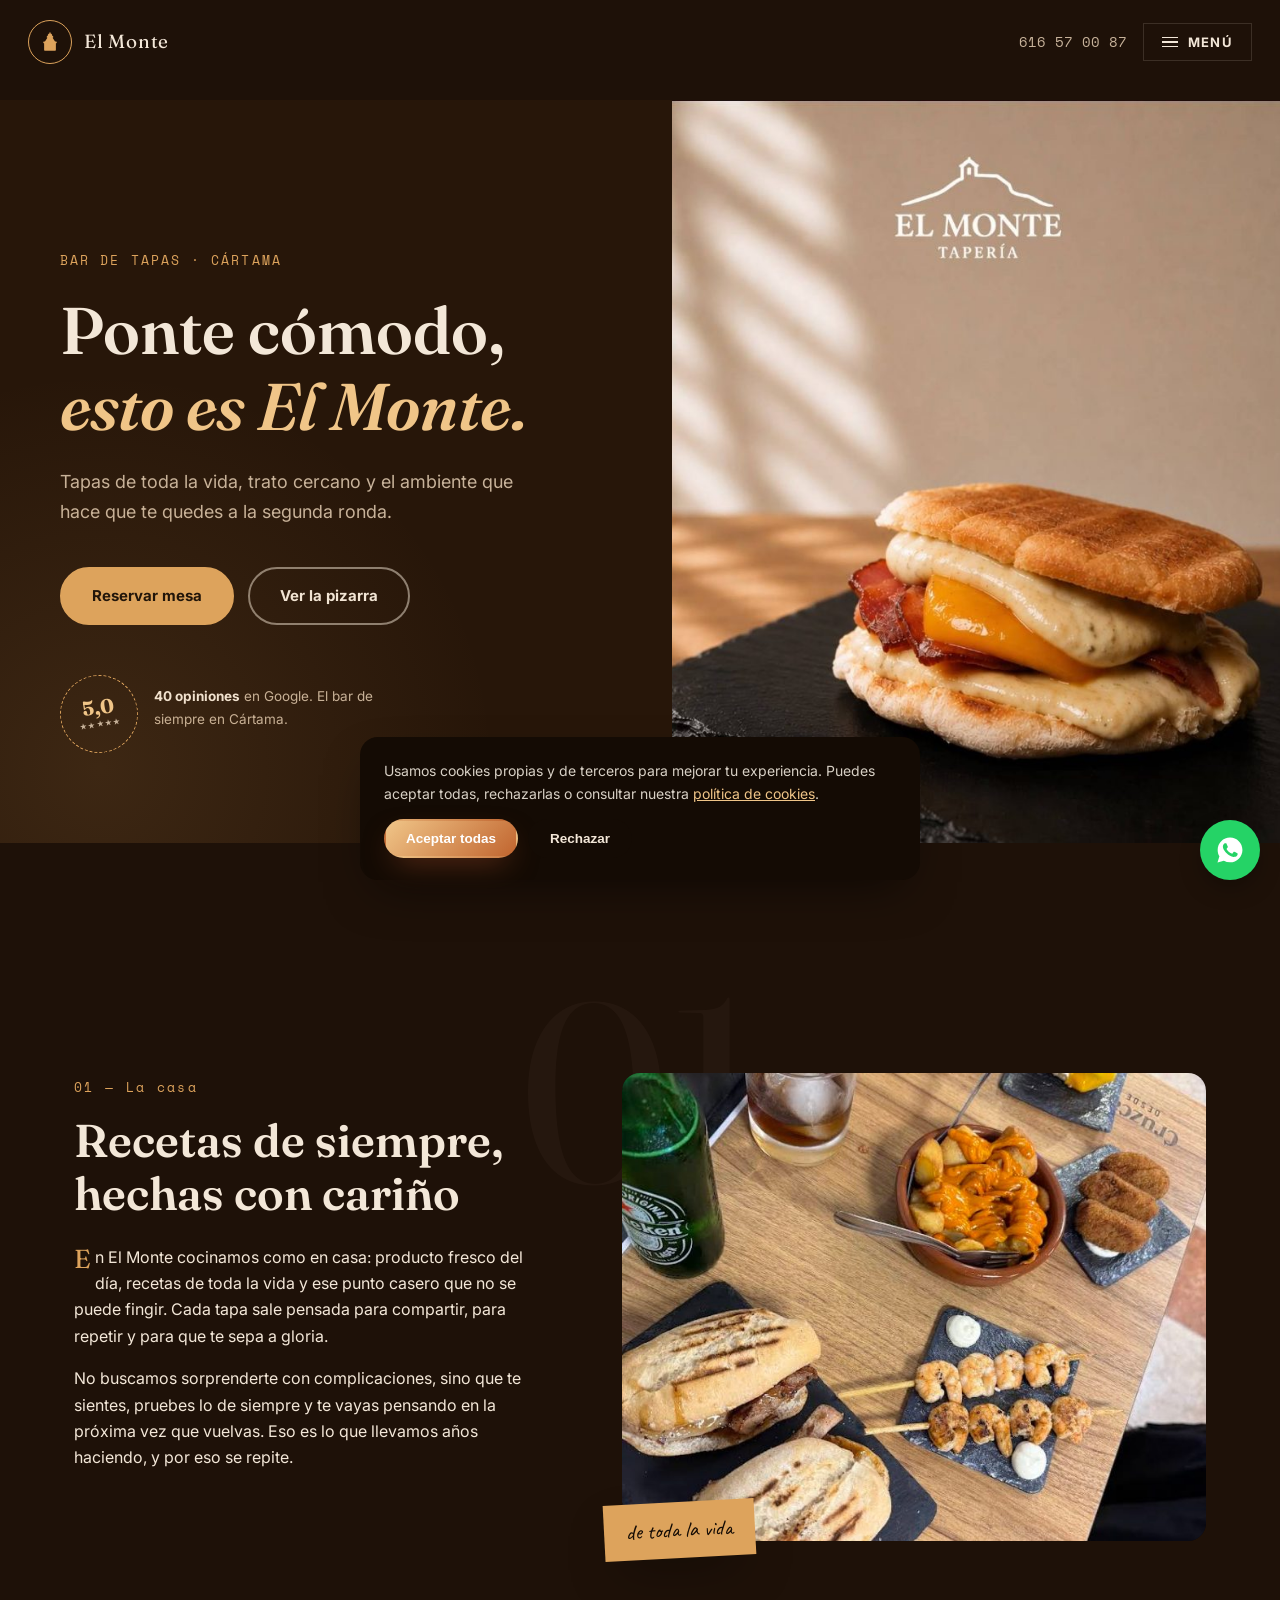
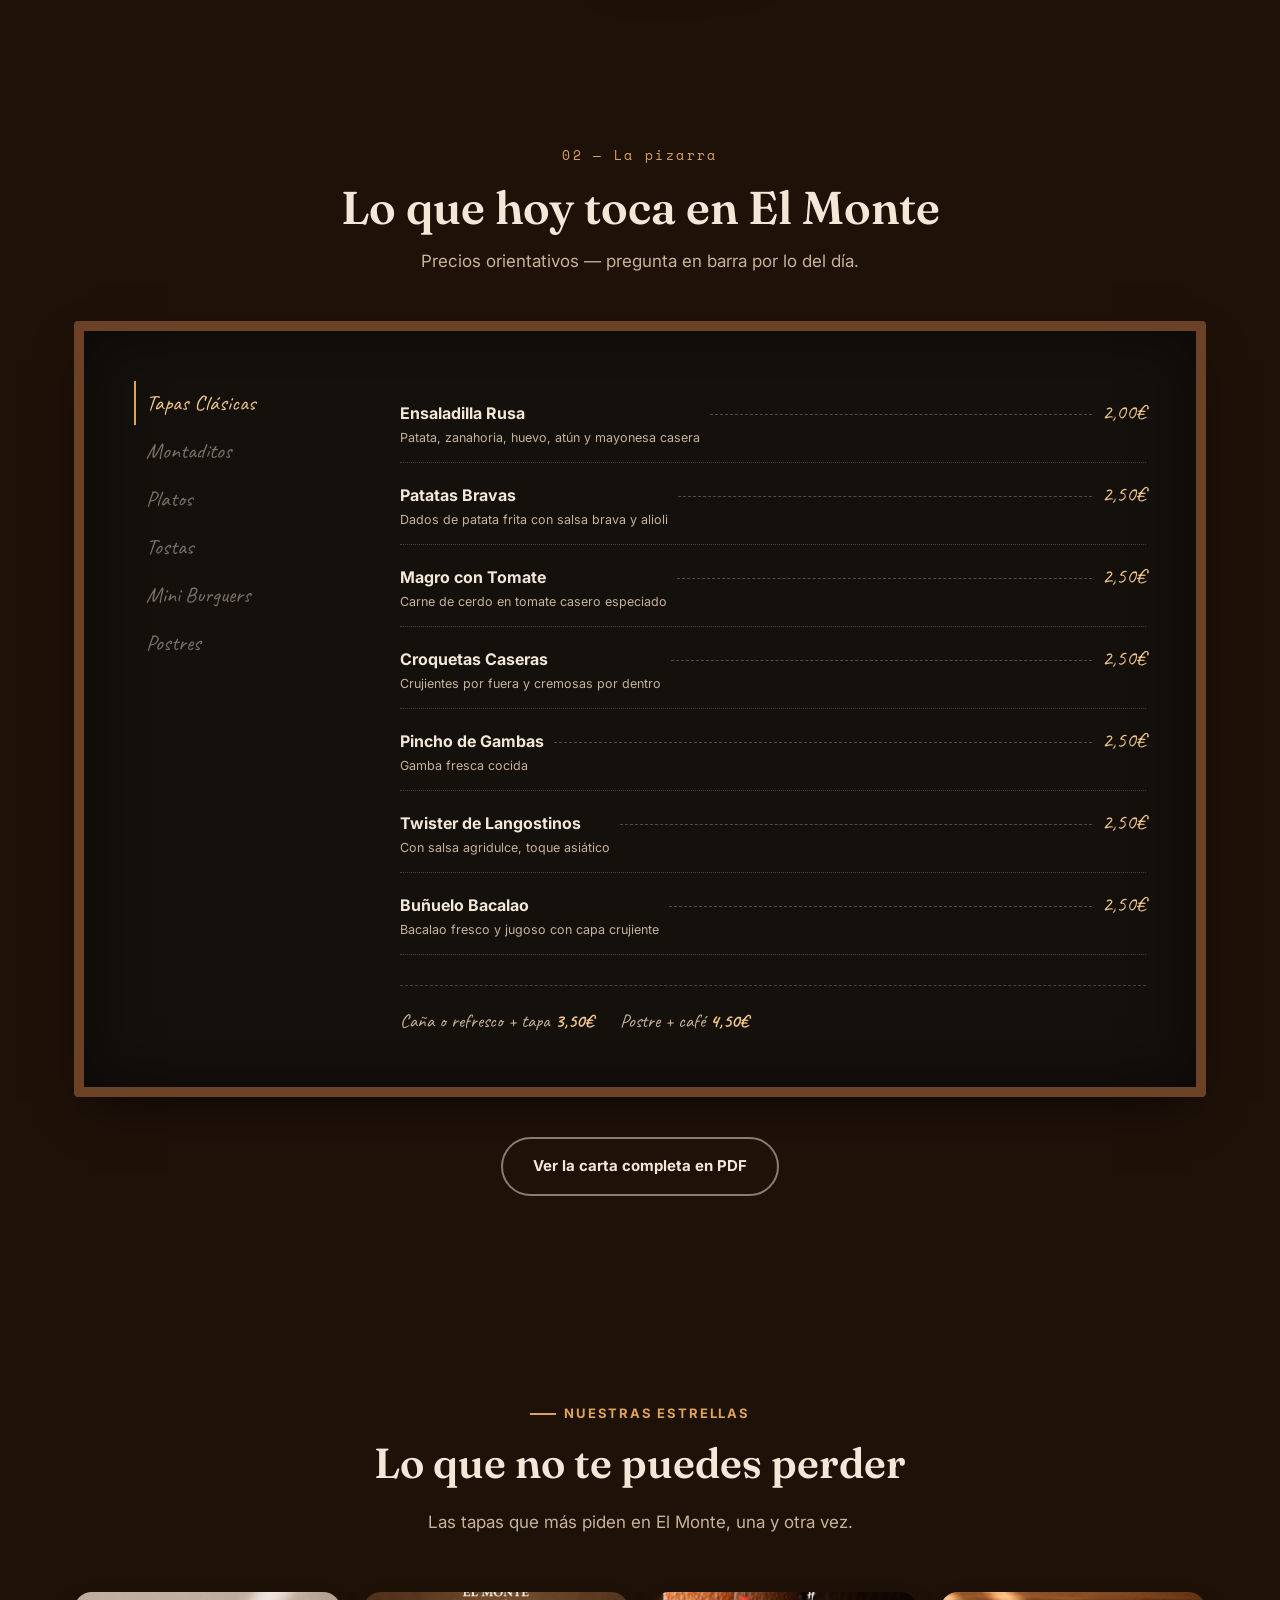
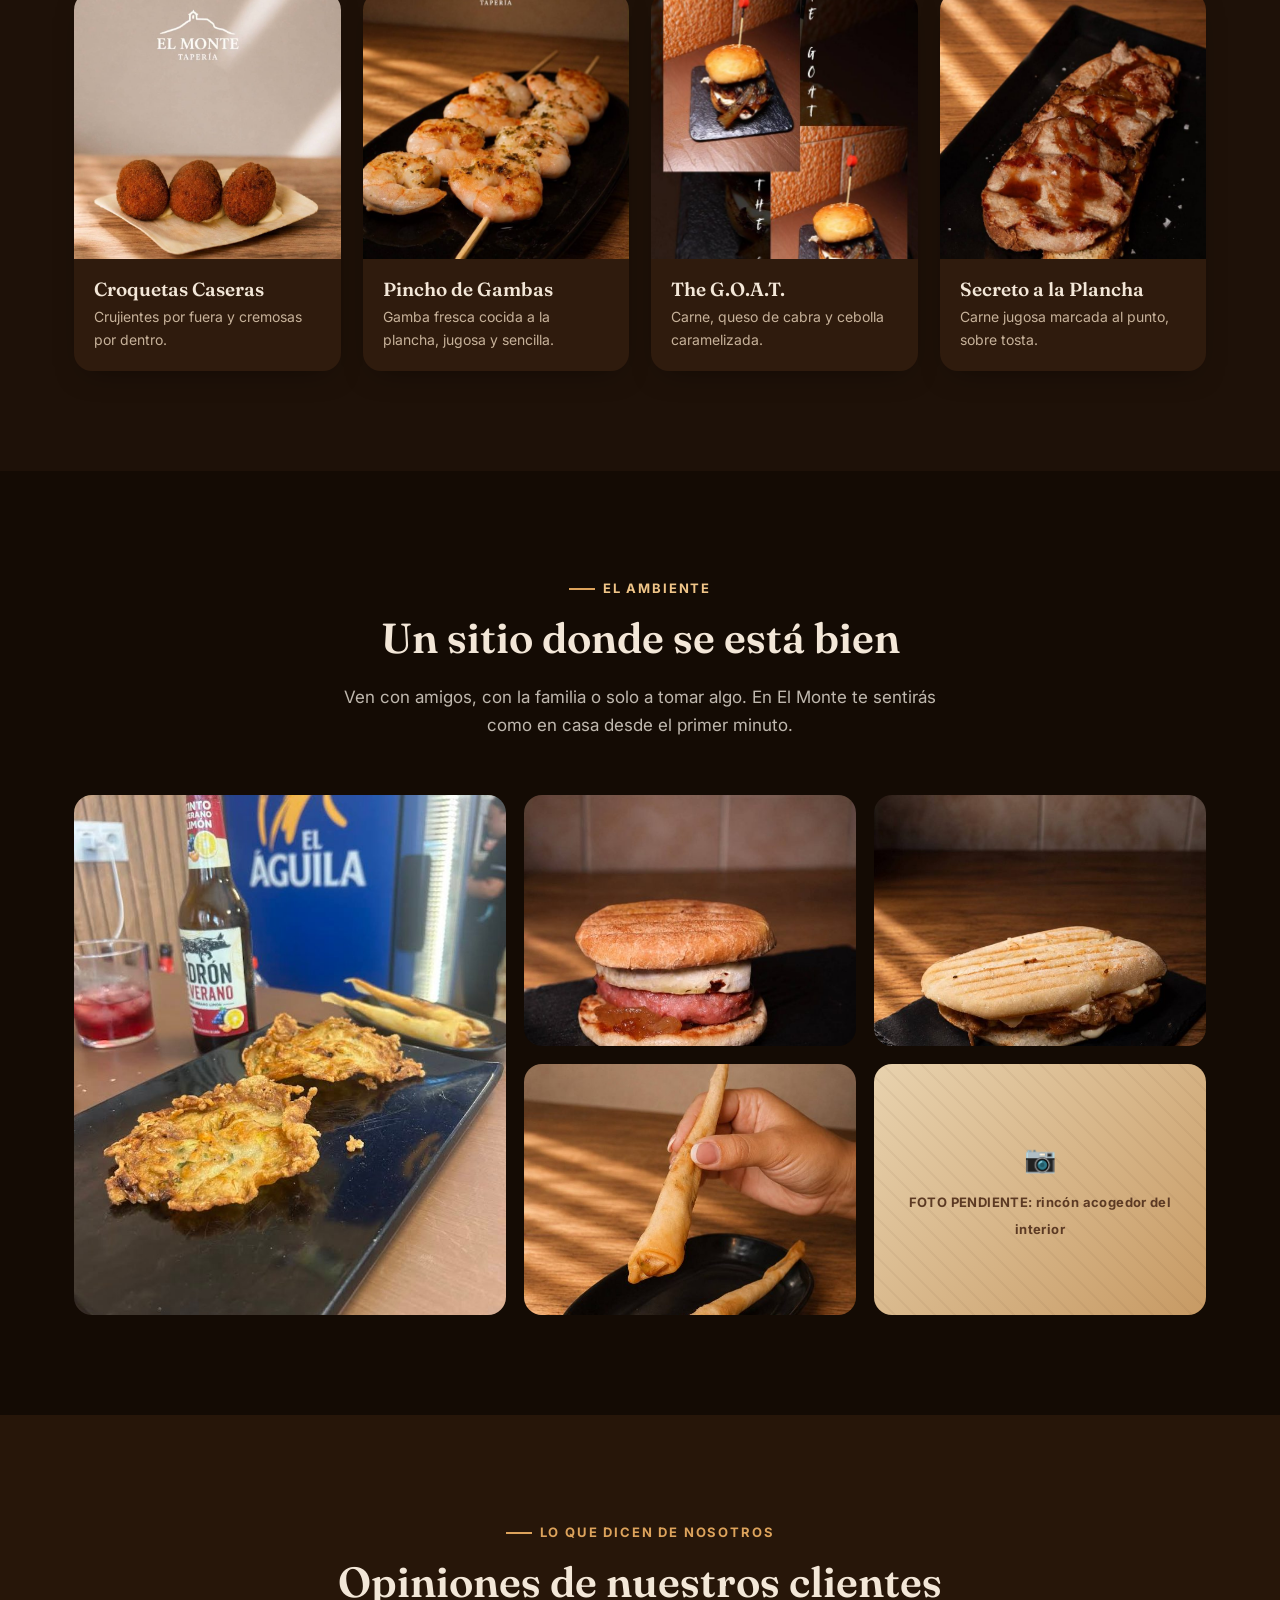
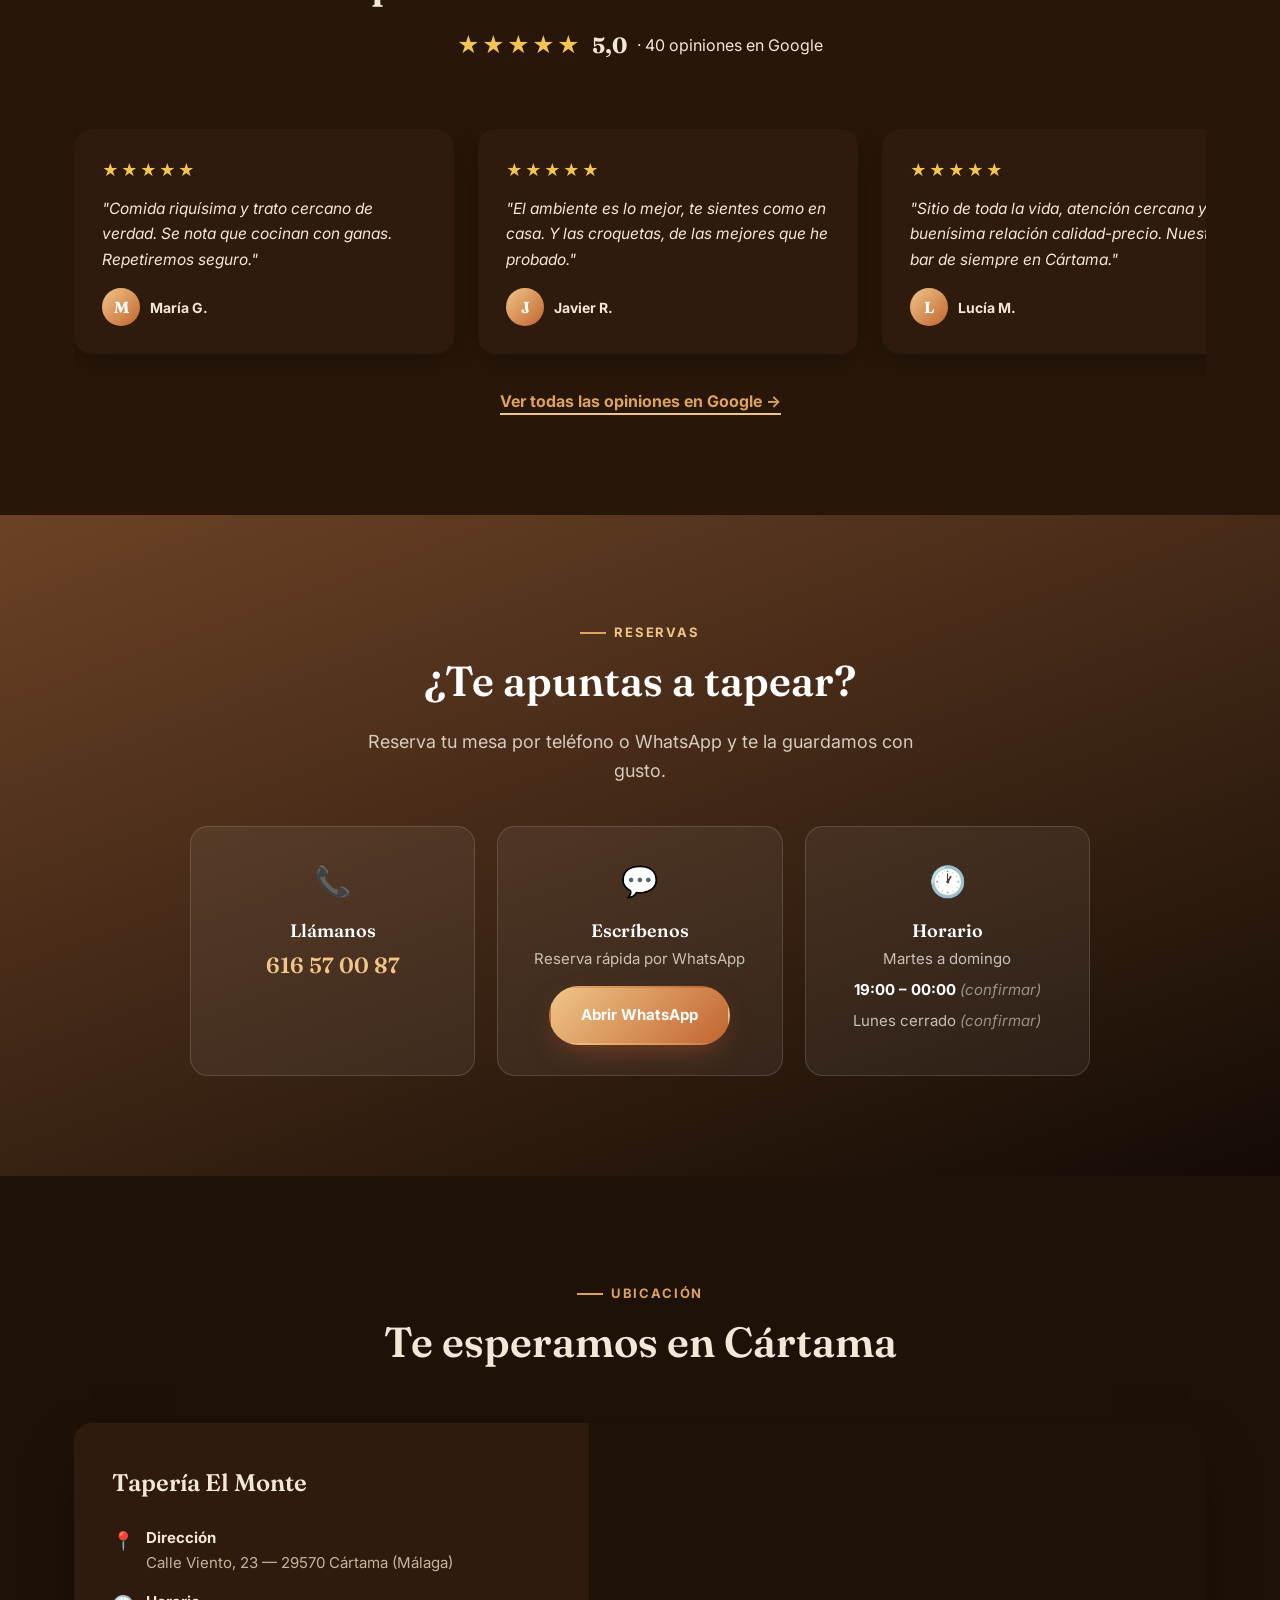
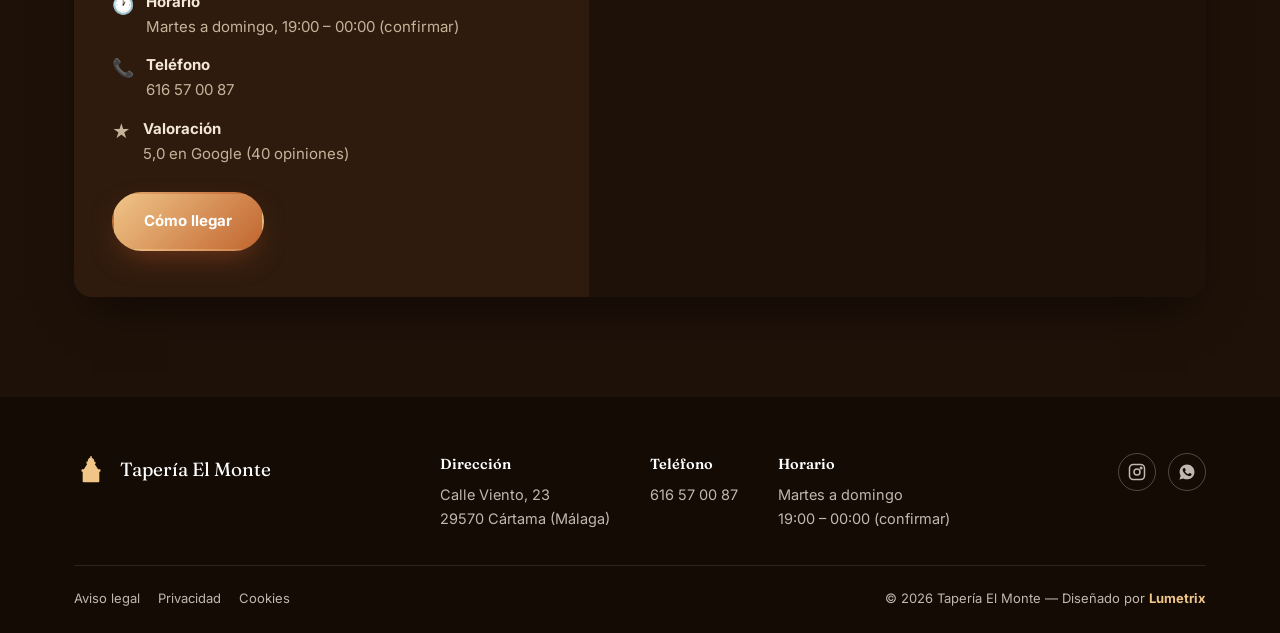
==== commit 47545f03: "Reducir tamaño de letra capital y enlazar opiniones a la ficha de Google Maps" ====
--- a/index.html
+++ b/index.html
@@ -294,7 +294,7 @@
         <div class="review-author"><div class="review-avatar">L</div><span>Lucía M.</span></div>
       </div>
     </div>
-    <div class="reviews-link reveal"><a href="#" target="_blank" rel="noopener">Ver todas las opiniones en Google →</a></div>
+    <div class="reviews-link reveal"><a href="https://www.google.com/maps/place/TAPER%C3%8DA+EL+MONTE/@36.7095174,-4.637387,17z/data=!4m12!1m2!2m1!1sRestaurantes!3m8!1s0xd72ef9c5ceee3b3:0x8636025c5024a3f4!8m2!3d36.7095174!4d-4.6333813!9m1!1b1!15sCgxSZXN0YXVyYW50ZXNaDiIMcmVzdGF1cmFudGVzkgEJdGFwYXNfYmFymgFEQ2k5RFFVbFJRVU52WkVOb2RIbGpSamx2VDJwS01GTXpjRzlVTWpGUFlYcFdkMkl6Wkc1alZtOHpWREE0TlZOR1JSQULgAQD6AQQIGhBF!16s%2Fg%2F11y_jl0460?entry=ttu&g_ep=EgoyMDI2MDgwMi4wIKXMDSoASAFQAw%3D%3D" target="_blank" rel="noopener">Ver todas las opiniones en Google →</a></div>
   </div>
 </section>
 
--- a/css/style.css
+++ b/css/style.css
@@ -273,8 +273,8 @@
 }
 .casa-text { position: relative; z-index: 1; }
 .casa-text p:first-of-type::first-letter {
-  font-family: var(--ff-serif); font-size: 62px; float: left;
-  line-height: .8; padding: 6px 10px 0 0; color: var(--amber);
+  font-family: var(--ff-serif); font-size: 26px; float: left;
+  line-height: 1; padding: 2px 4px 0 0; color: var(--amber);
 }
 .casa-media { position: relative; z-index: 1; }
 .casa-media .ph { aspect-ratio: 5/4; border-radius: var(--radius); }
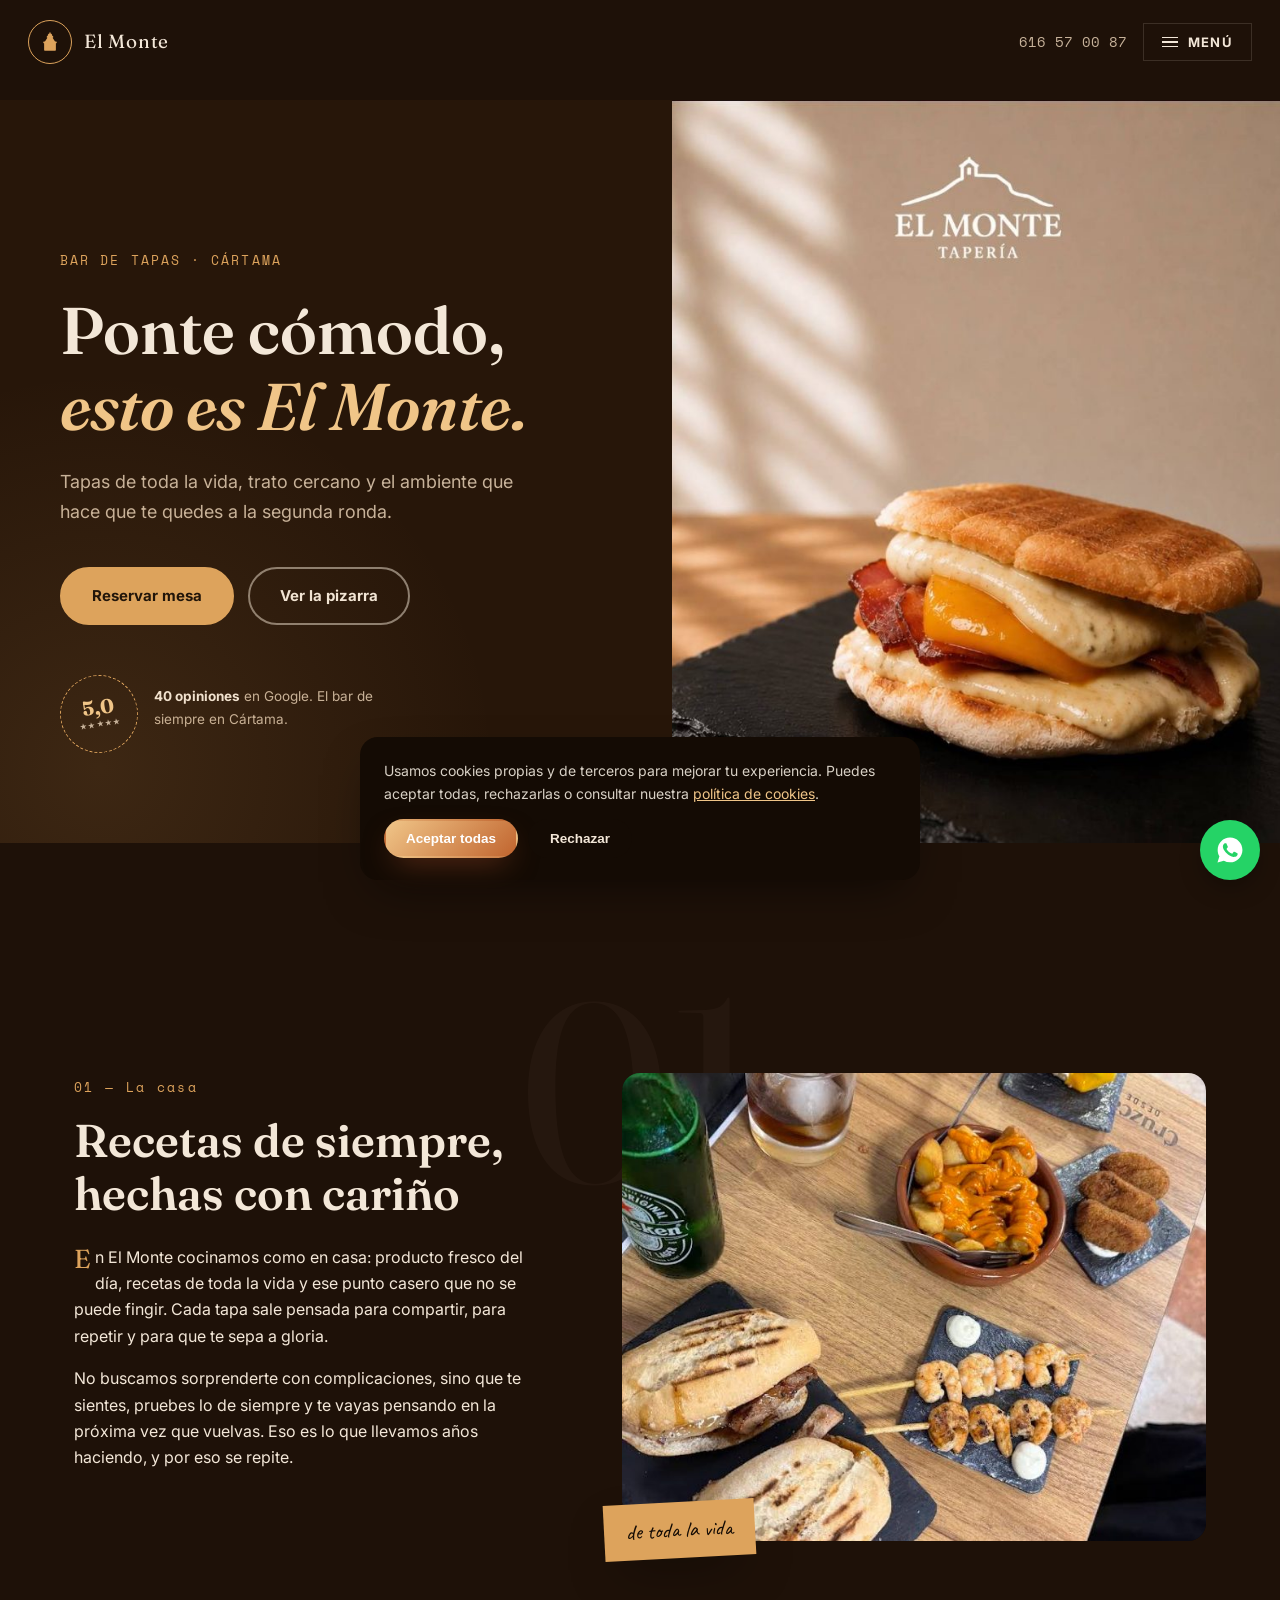
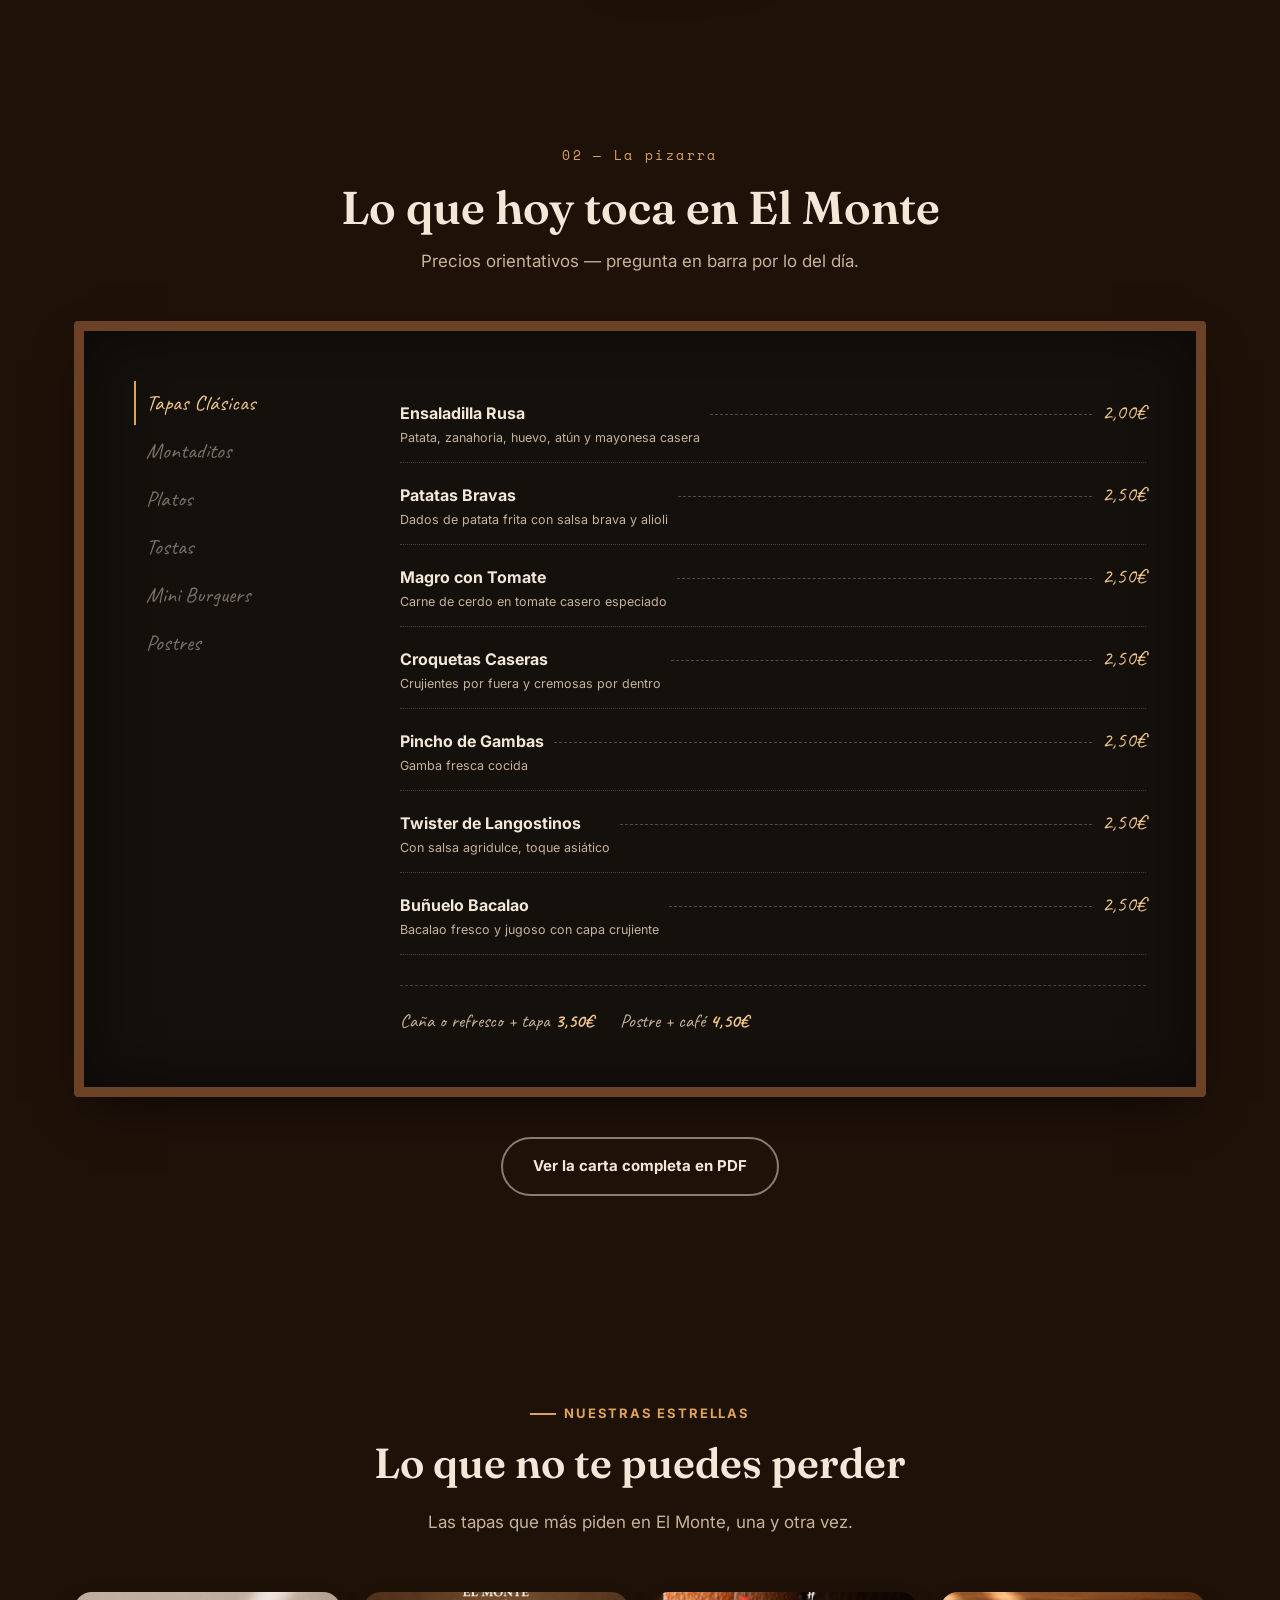
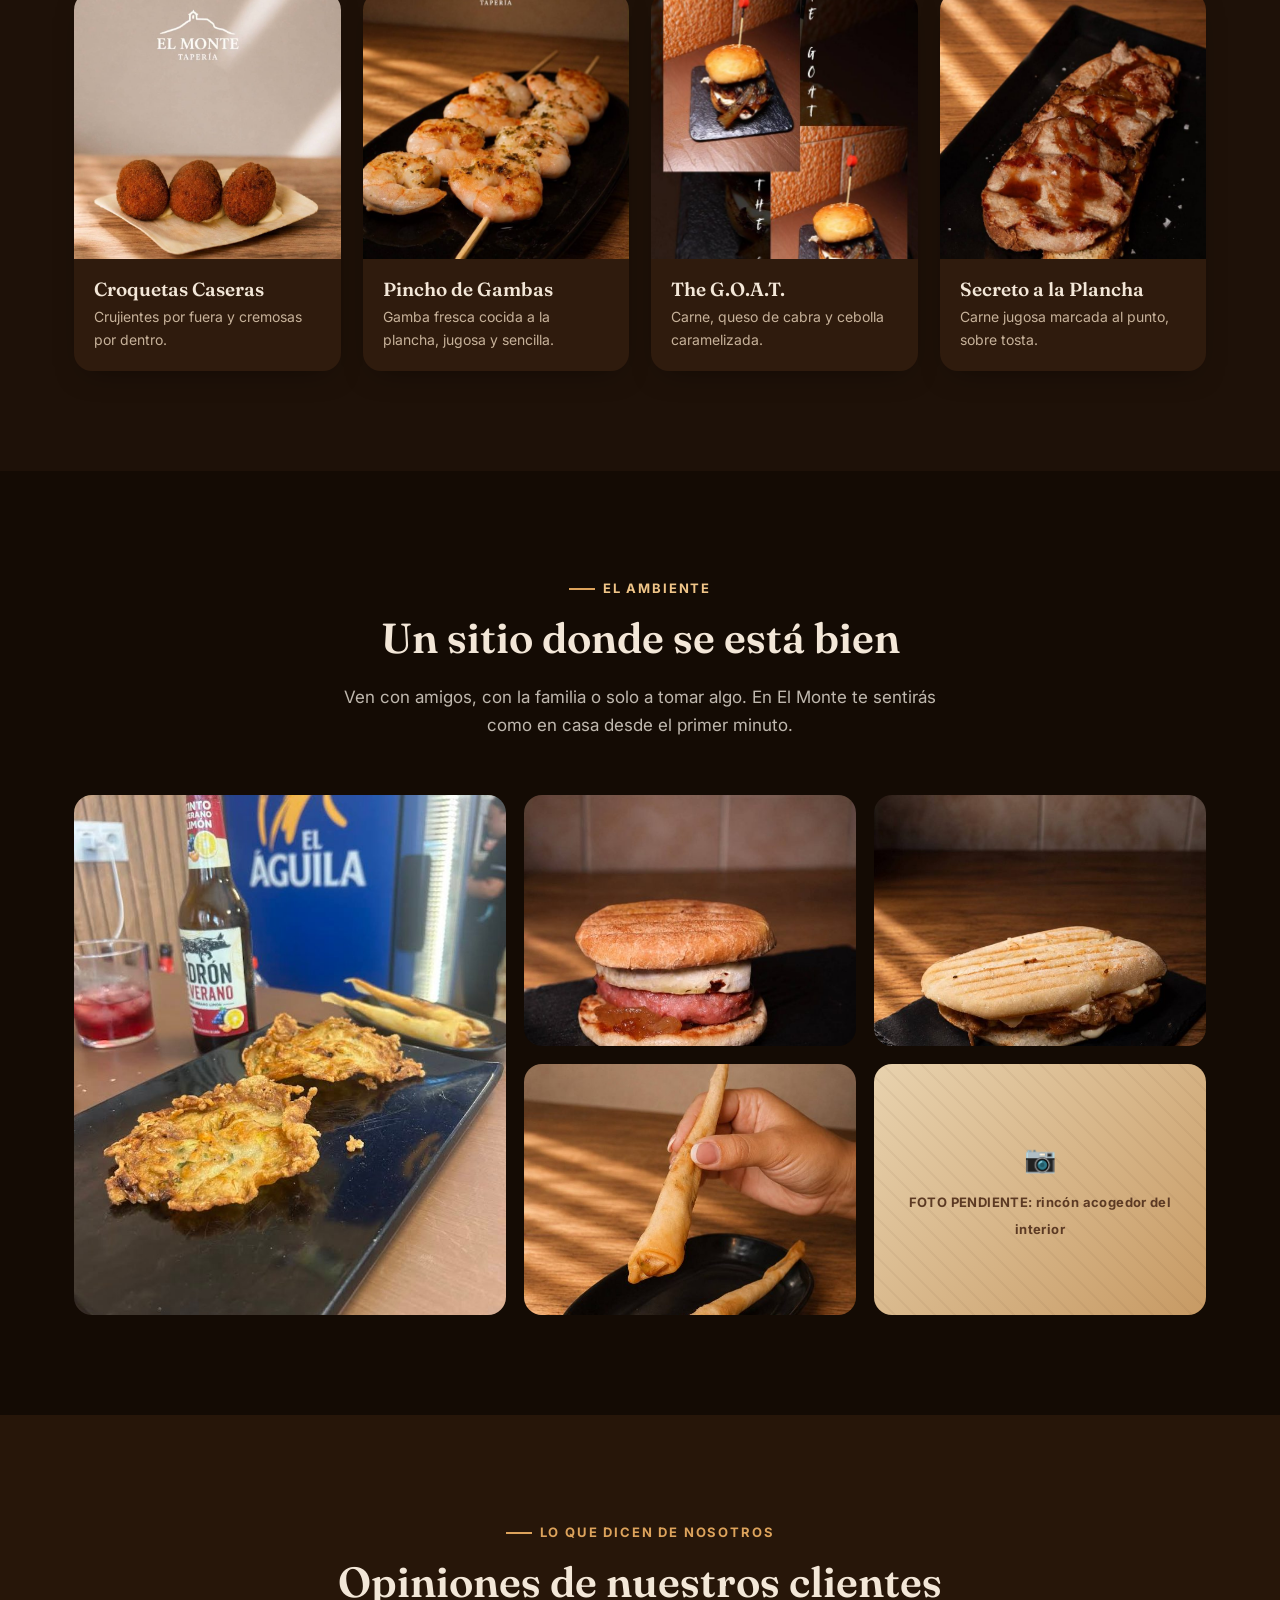
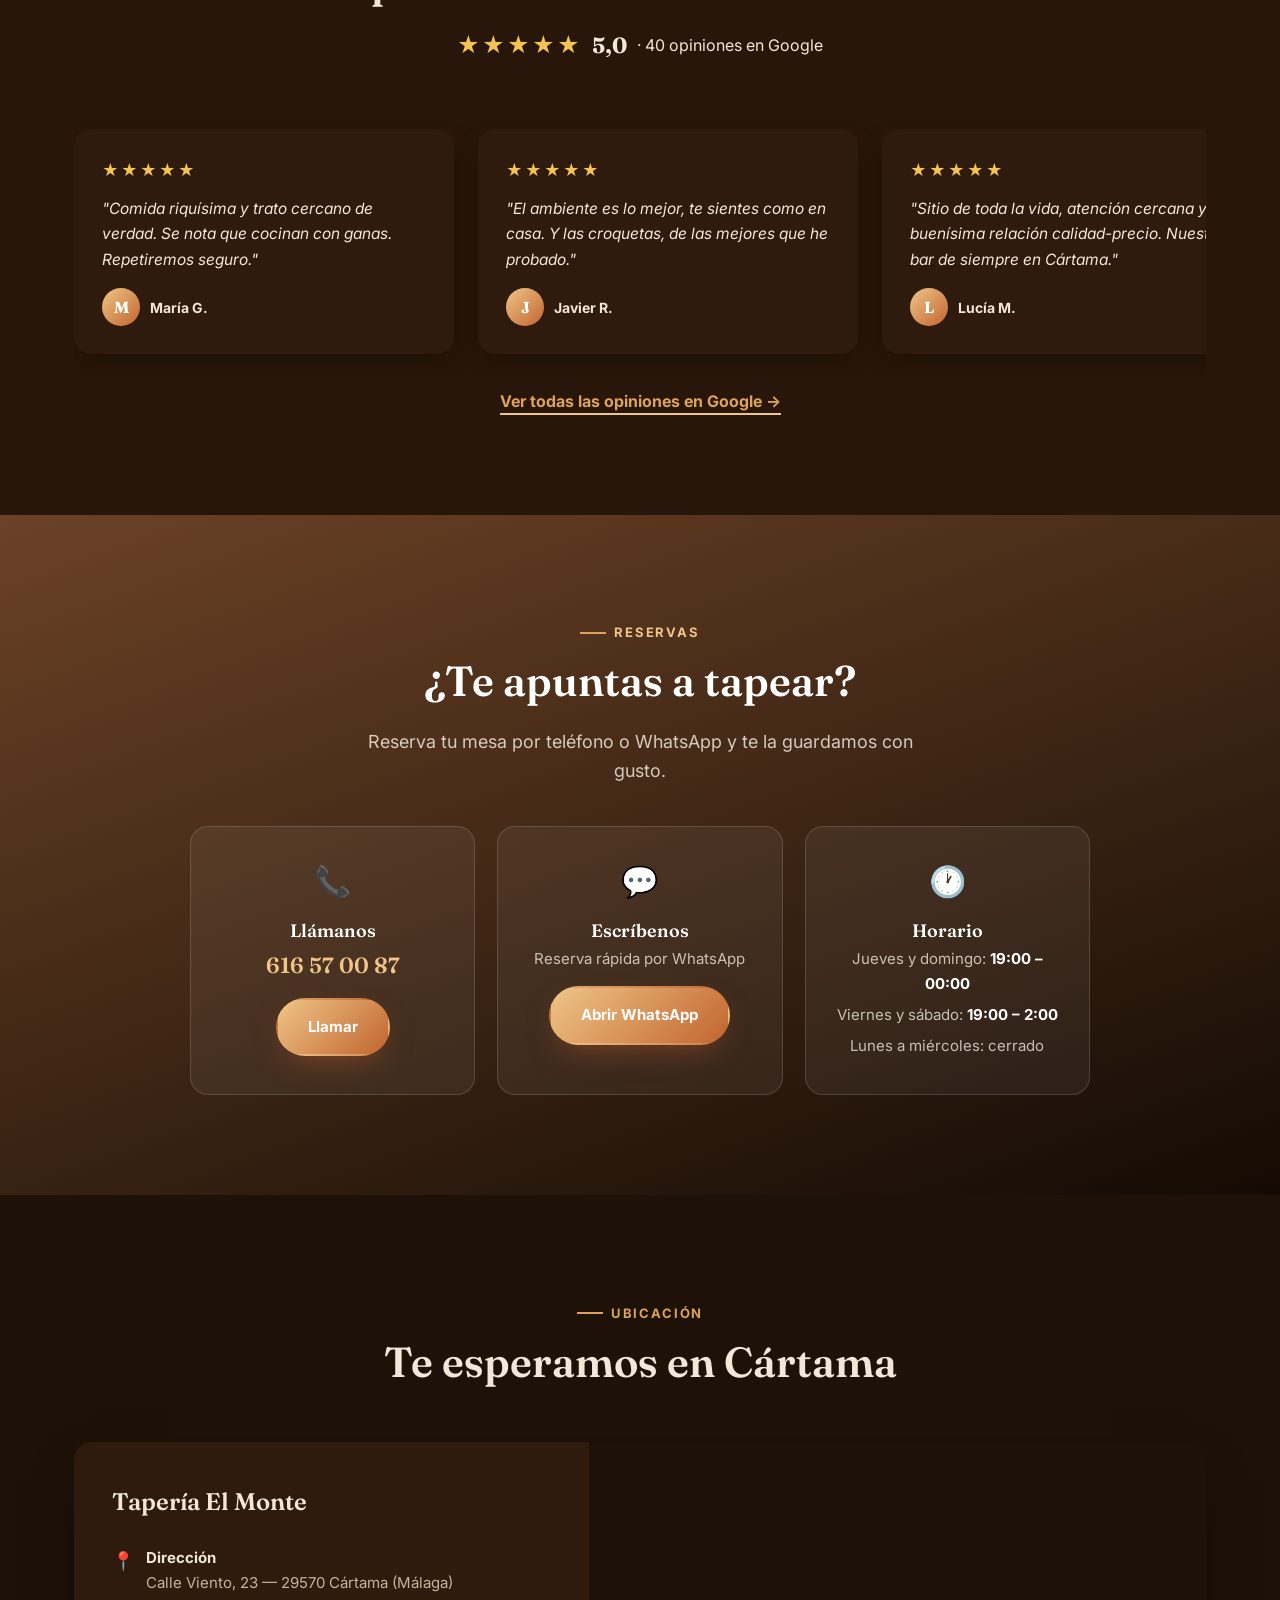
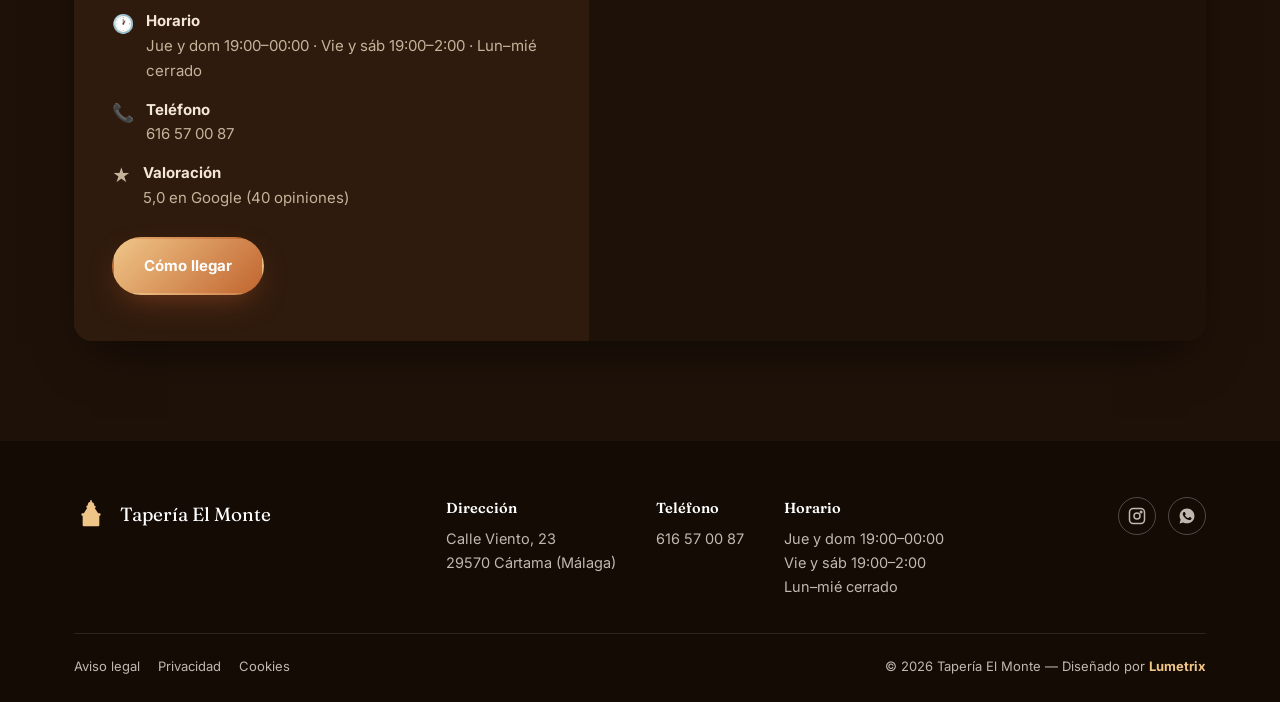
==== commit 33395fe5: "Añadir botón Llamar en tarjeta de contacto y actualizar horario real" ====
--- a/index.html
+++ b/index.html
@@ -53,9 +53,15 @@
   "openingHoursSpecification": [
     {
       "@type": "OpeningHoursSpecification",
-      "dayOfWeek": ["Tuesday","Wednesday","Thursday","Friday","Saturday","Sunday"],
+      "dayOfWeek": ["Thursday","Sunday"],
       "opens": "19:00",
       "closes": "00:00"
+    },
+    {
+      "@type": "OpeningHoursSpecification",
+      "dayOfWeek": ["Friday","Saturday"],
+      "opens": "19:00",
+      "closes": "02:00"
     }
   ],
   "aggregateRating": {
@@ -311,6 +317,7 @@
         <span class="icon">📞</span>
         <h3>Llámanos</h3>
         <a class="big-phone" href="tel:+34616570087">616 57 00 87</a>
+        <a href="tel:+34616570087" class="btn btn-primary" style="margin-top:14px">Llamar</a>
       </div>
       <div class="contact-card">
         <span class="icon">💬</span>
@@ -321,9 +328,9 @@
       <div class="contact-card">
         <span class="icon">🕐</span>
         <h3>Horario</h3>
-        <p>Martes a domingo</p>
-        <p><strong style="color:#fff">19:00 – 00:00</strong> <em style="opacity:.7">(confirmar)</em></p>
-        <p>Lunes cerrado <em style="opacity:.7">(confirmar)</em></p>
+        <p>Jueves y domingo: <strong style="color:#fff">19:00 – 00:00</strong></p>
+        <p>Viernes y sábado: <strong style="color:#fff">19:00 – 2:00</strong></p>
+        <p>Lunes a miércoles: cerrado</p>
       </div>
     </div>
   </div>
@@ -341,7 +348,7 @@
         <h3>Tapería El Monte</h3>
         <ul>
           <li><span class="icon">📍</span><div><b>Dirección</b>Calle Viento, 23 — 29570 Cártama (Málaga)</div></li>
-          <li><span class="icon">🕐</span><div><b>Horario</b>Martes a domingo, 19:00 – 00:00 (confirmar)</div></li>
+          <li><span class="icon">🕐</span><div><b>Horario</b>Jue y dom 19:00–00:00 · Vie y sáb 19:00–2:00 · Lun–mié cerrado</div></li>
           <li><span class="icon">📞</span><div><b>Teléfono</b>616 57 00 87</div></li>
           <li><span class="icon">★</span><div><b>Valoración</b>5,0 en Google (40 opiniones)</div></li>
         </ul>
@@ -365,7 +372,7 @@
       <div class="footer-info">
         <div><b>Dirección</b>Calle Viento, 23<br>29570 Cártama (Málaga)</div>
         <div><b>Teléfono</b><a href="tel:+34616570087">616 57 00 87</a></div>
-        <div><b>Horario</b>Martes a domingo<br>19:00 – 00:00 (confirmar)</div>
+        <div><b>Horario</b>Jue y dom 19:00–00:00<br>Vie y sáb 19:00–2:00<br>Lun–mié cerrado</div>
       </div>
       <div class="footer-social">
         <a href="#" target="_blank" rel="noopener" aria-label="Instagram">
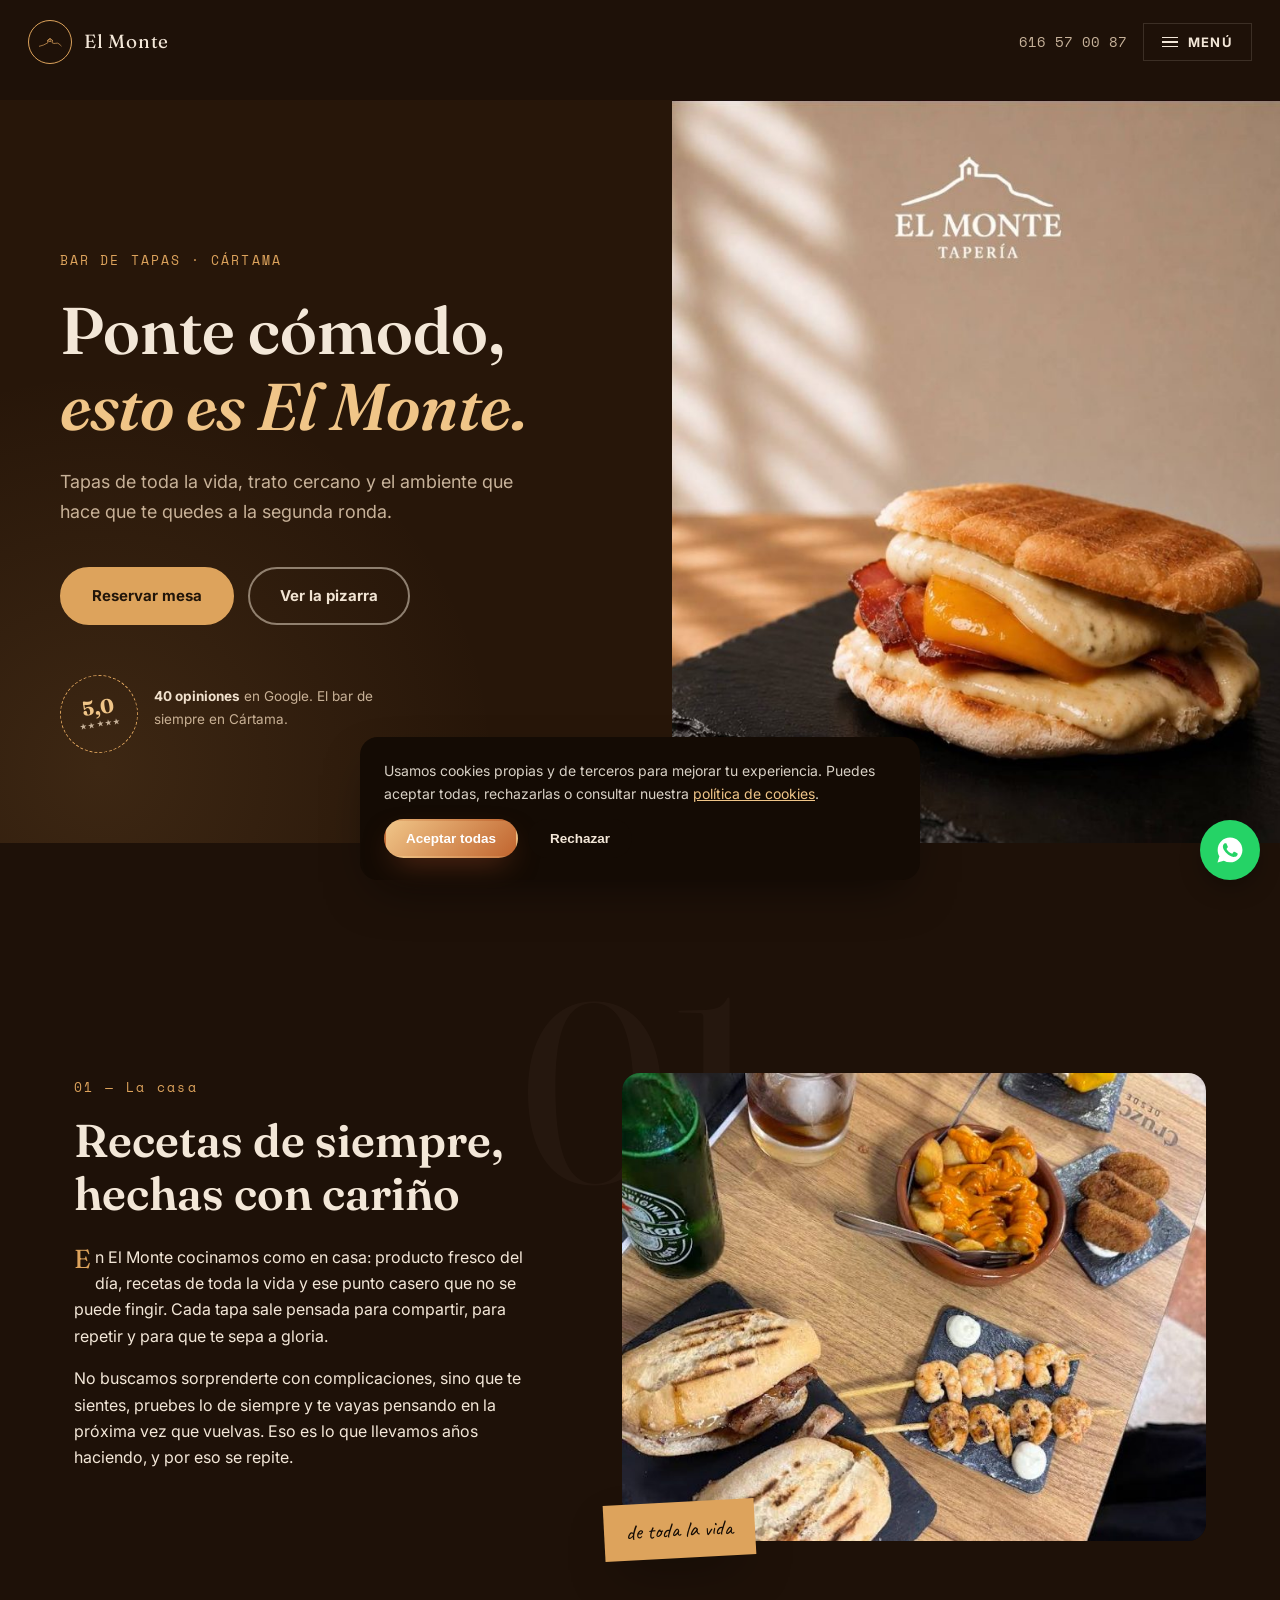
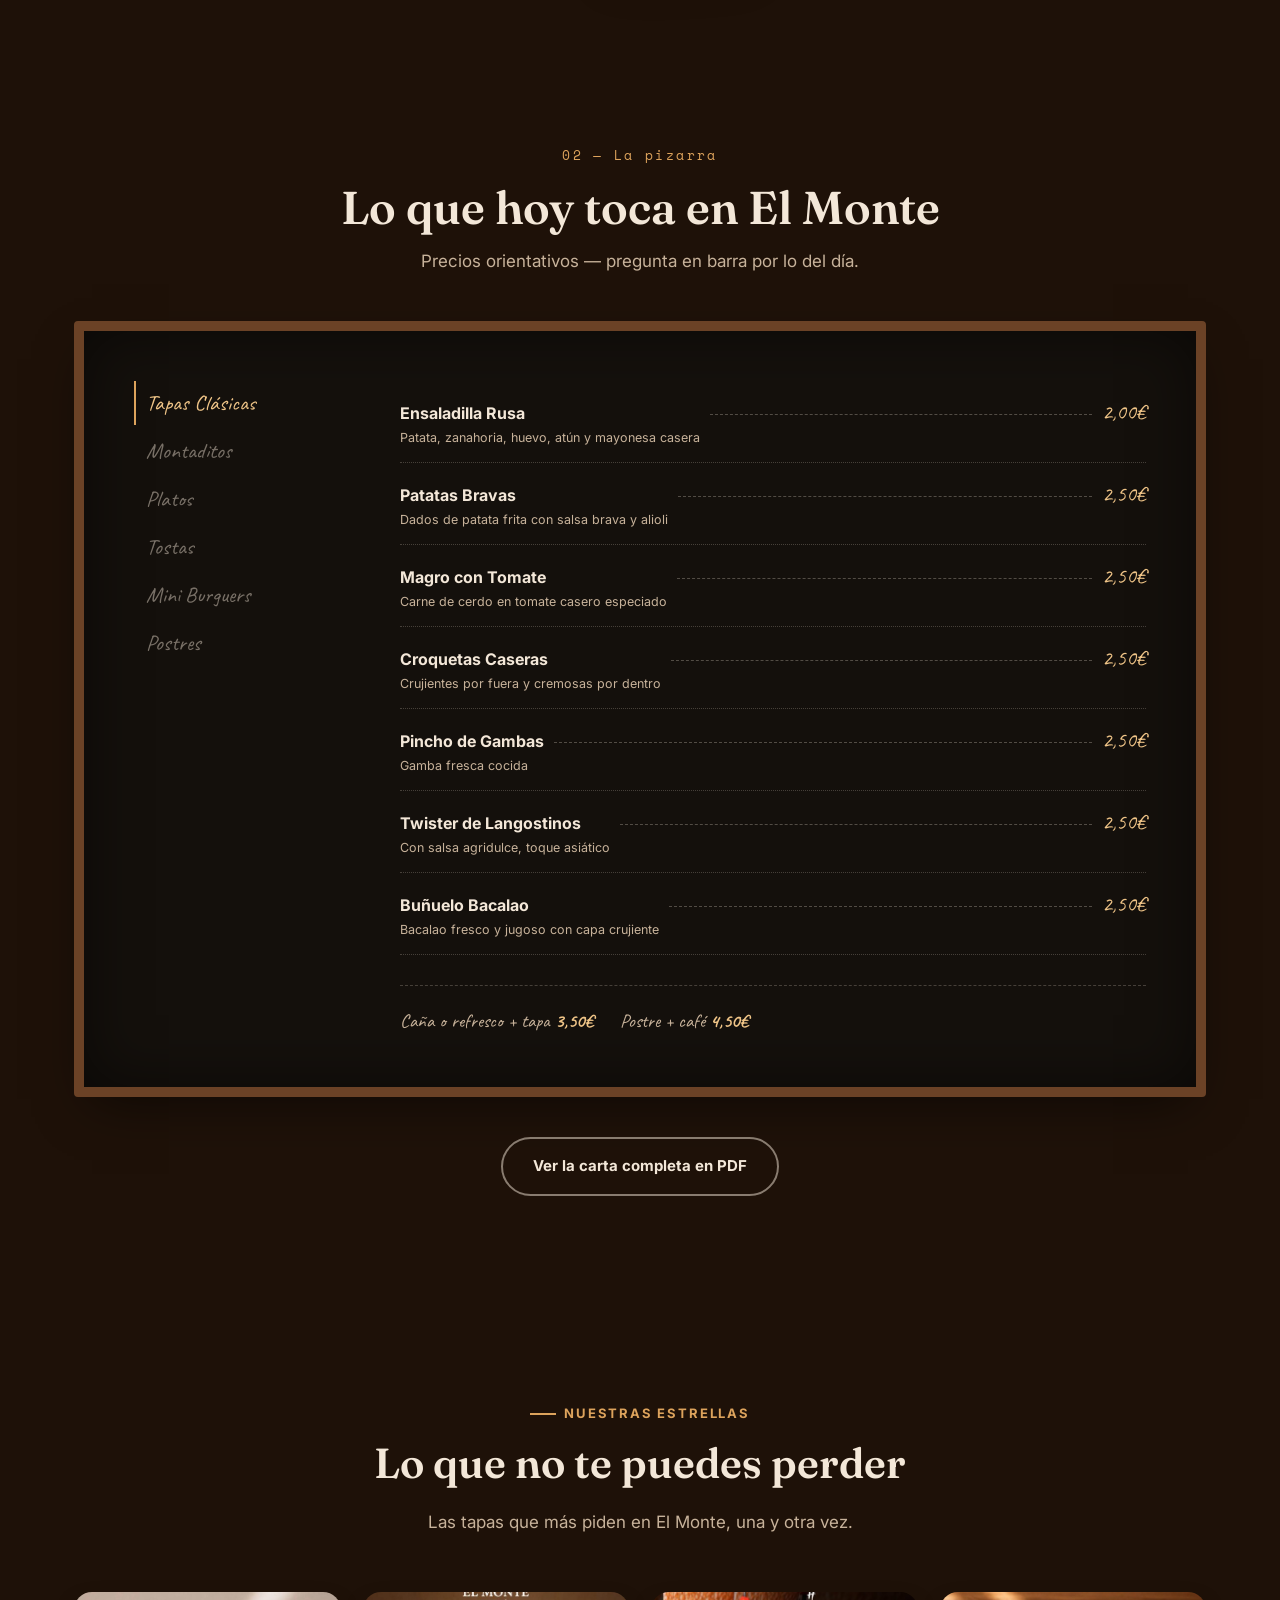
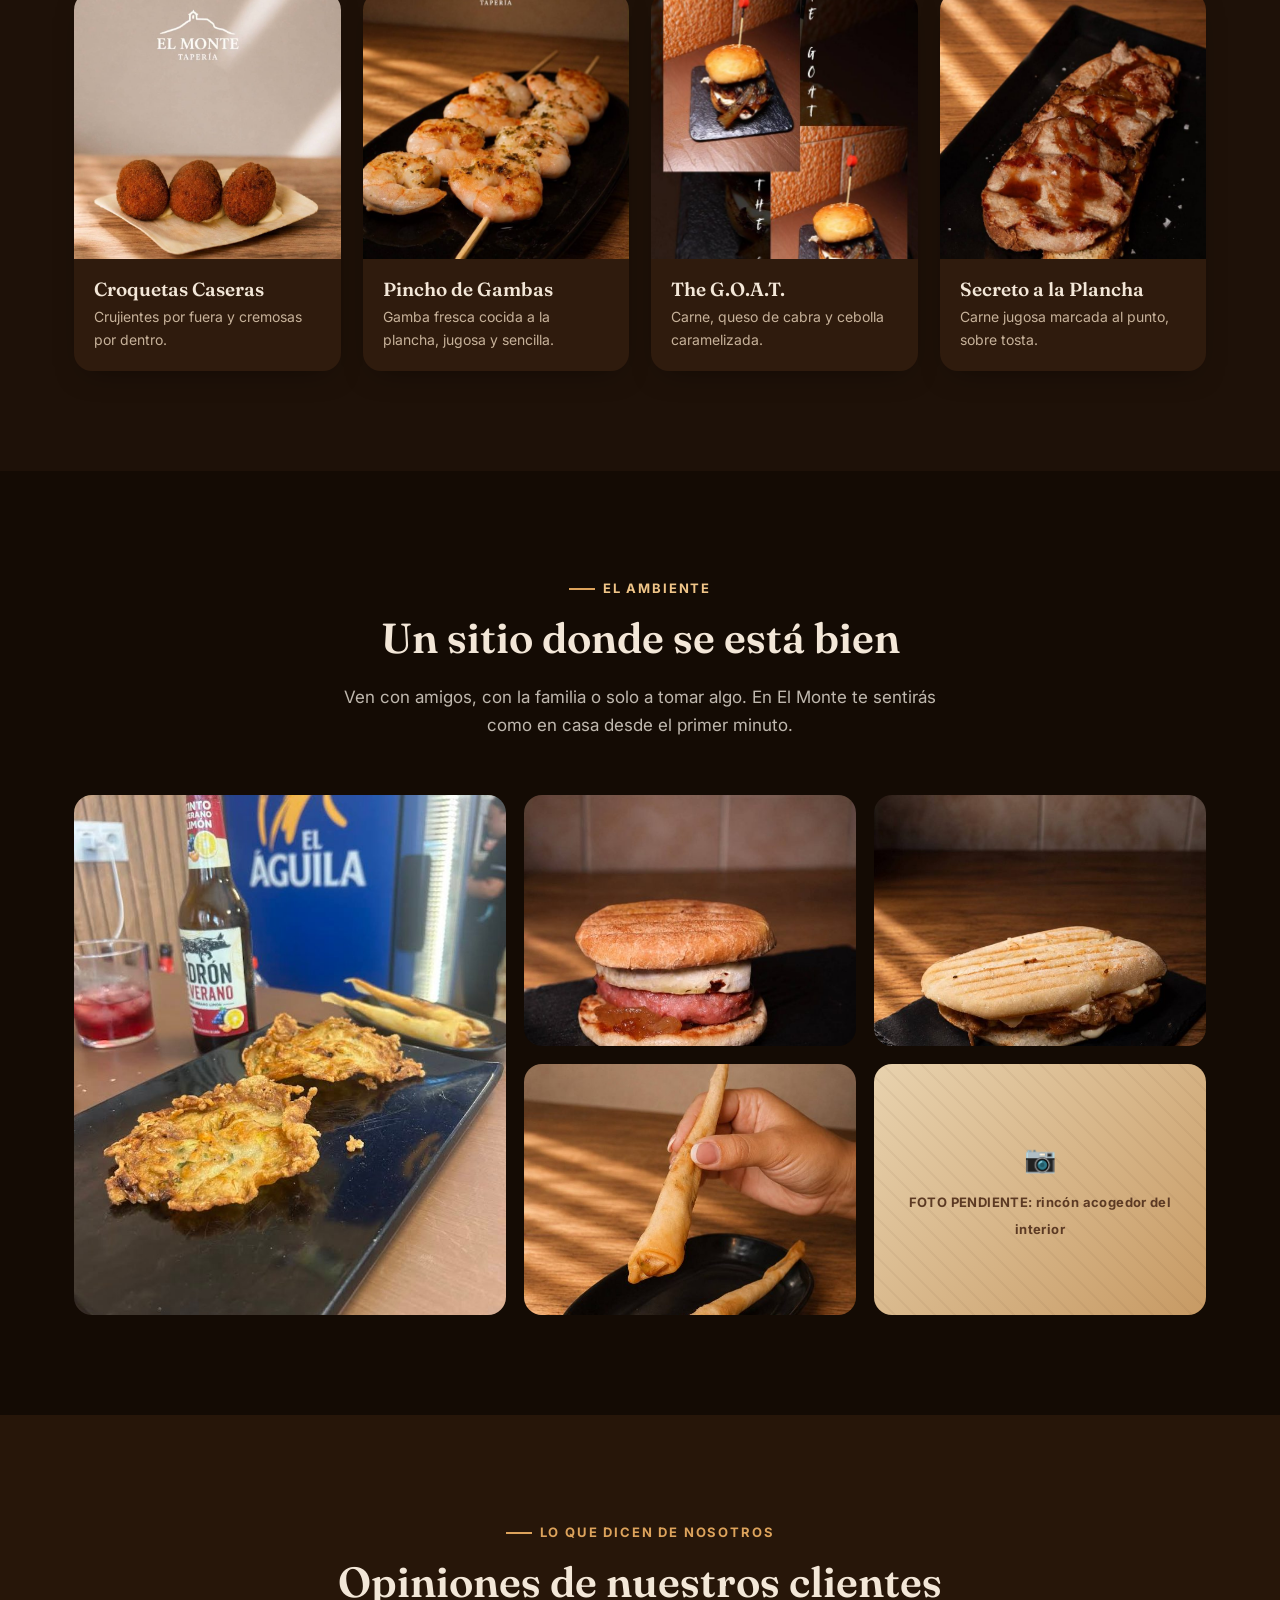
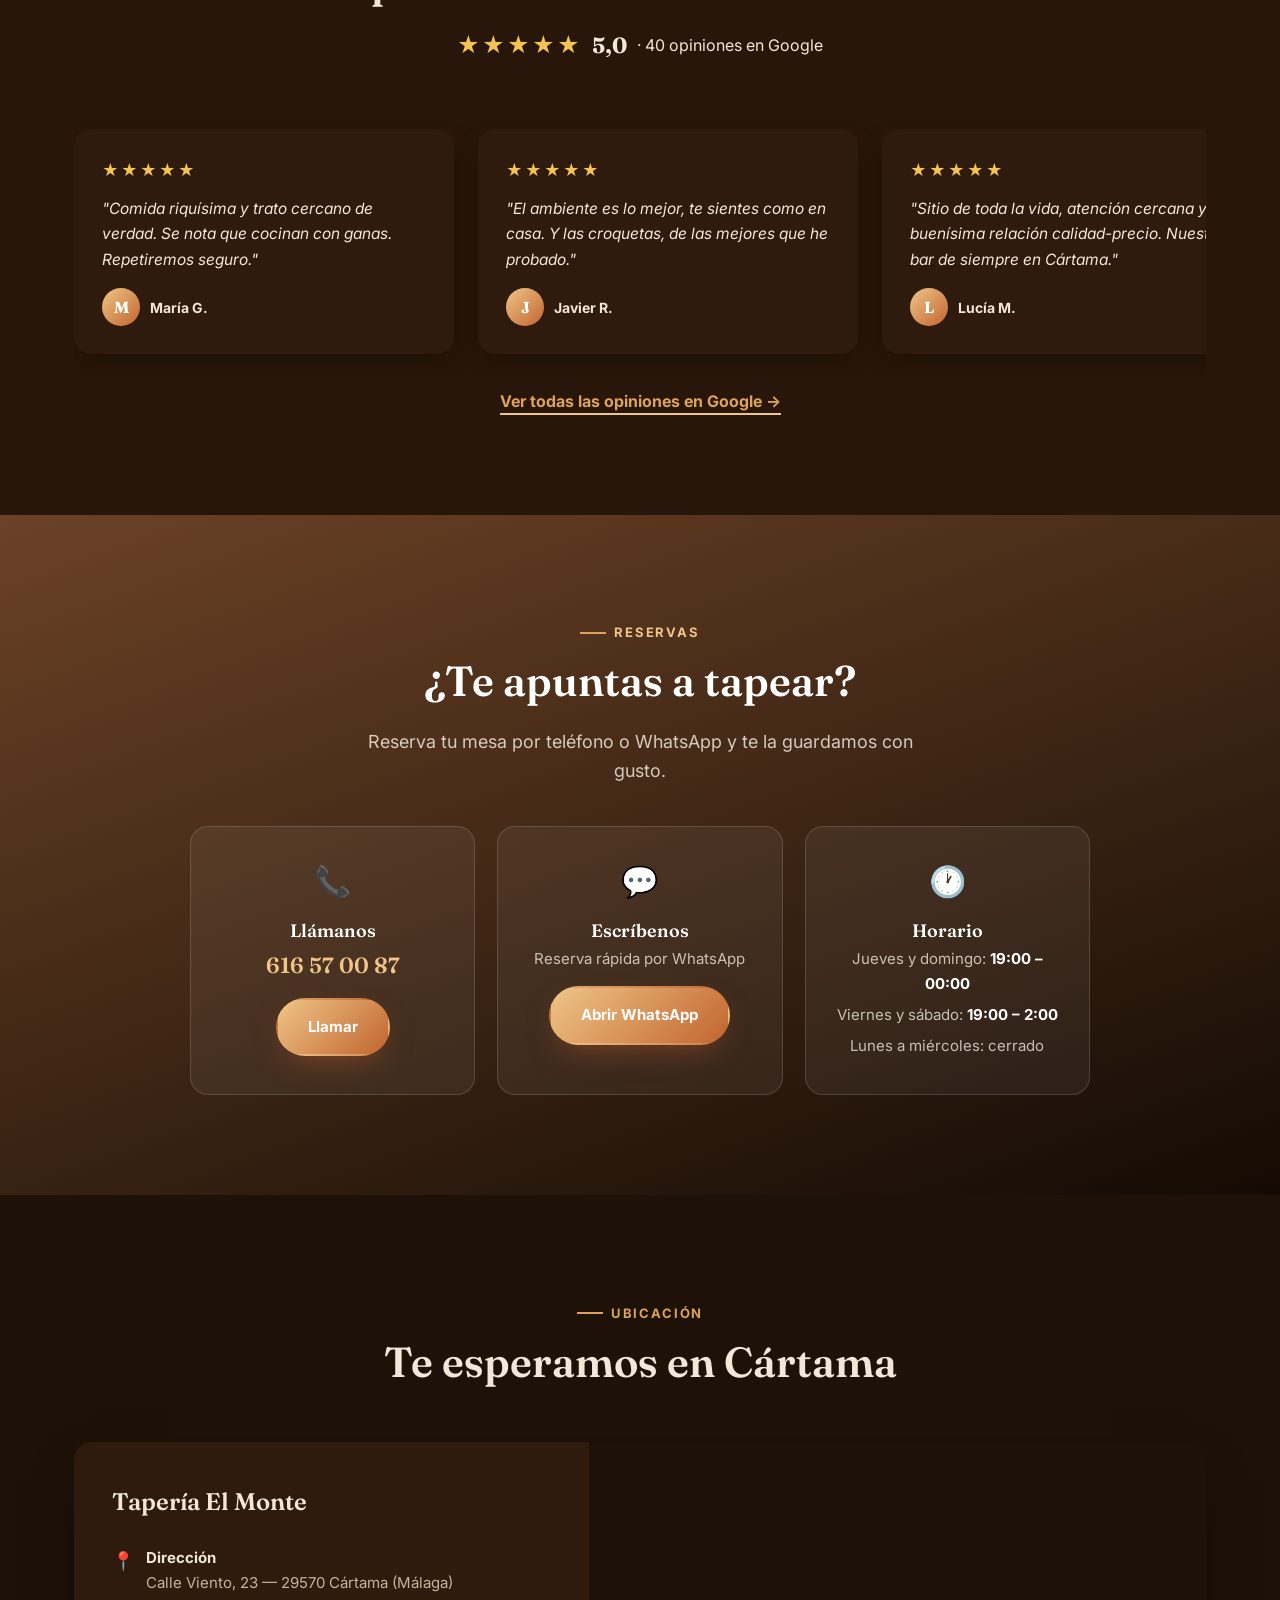
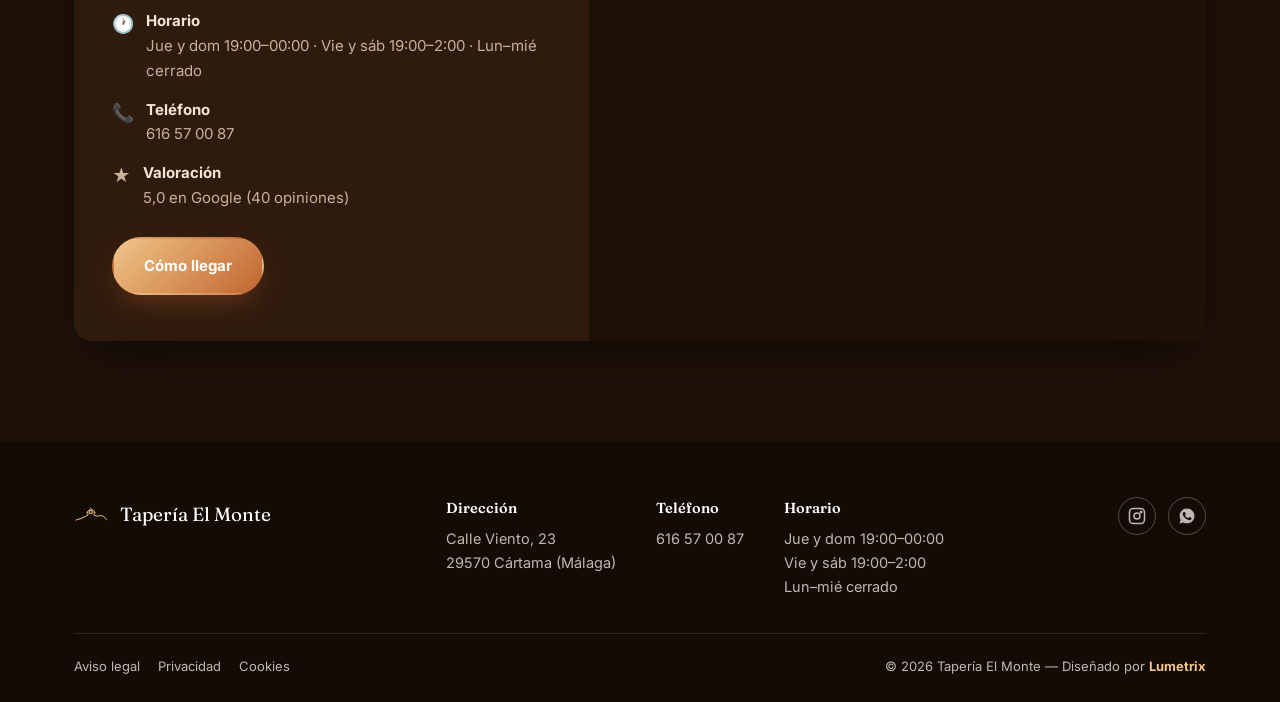
==== commit 36f72fb9: "Rehacer el logo de la web para que coincida con el logo real de Tapería El Monte" ====
--- a/index.html
+++ b/index.html
@@ -78,7 +78,7 @@
 <header class="topbar">
   <a href="#inicio" class="topbar-brand">
     <span class="stamp">
-      <svg viewBox="0 0 200 200" fill="currentColor"><path d="M100 18c2.8 0 5 2.3 5 5v6.6c8.1 1.9 14 9.2 14 17.8v3.4h4a4 4 0 0 1 4 4v6a4 4 0 0 1-4 4h-1.4L142 96h10a4 4 0 0 1 4 4v6a4 4 0 0 1-4 4h-3v56a6 6 0 0 1-6 6H57a6 6 0 0 1-6-6v-56h-3a4 4 0 0 1-4-4v-6a4 4 0 0 1 4-4h10l20.4-32.2H77a4 4 0 0 1-4-4v-6a4 4 0 0 1 4-4h4v-3.4c0-8.6 5.9-15.9 14-17.8V23c0-2.7 2.2-5 5-5Z"/></svg>
+      <svg viewBox="0 0 240 130" fill="none" stroke="currentColor" stroke-width="7" stroke-linecap="round" stroke-linejoin="round"><path d="M14 108 Q56 100 98 73 L98 54 L90 54 L120 26 L150 54 L142 54 L142 73 Q160 84 178 78 Q198 72 210 84 Q222 94 232 104"/><rect x="111" y="41" width="18" height="19"/></svg>
     </span>
     <span class="topbar-word">El Monte</span>
   </a>
@@ -90,7 +90,7 @@
 
 <!-- ============ NAV OVERLAY ============ -->
 <div class="nav-overlay">
-  <svg class="nav-overlay-watermark" viewBox="0 0 200 200" fill="currentColor"><path d="M100 18c2.8 0 5 2.3 5 5v6.6c8.1 1.9 14 9.2 14 17.8v3.4h4a4 4 0 0 1 4 4v6a4 4 0 0 1-4 4h-1.4L142 96h10a4 4 0 0 1 4 4v6a4 4 0 0 1-4 4h-3v56a6 6 0 0 1-6 6H57a6 6 0 0 1-6-6v-56h-3a4 4 0 0 1-4-4v-6a4 4 0 0 1 4-4h10l20.4-32.2H77a4 4 0 0 1-4-4v-6a4 4 0 0 1 4-4h4v-3.4c0-8.6 5.9-15.9 14-17.8V23c0-2.7 2.2-5 5-5Z"/></svg>
+  <svg class="nav-overlay-watermark" viewBox="0 0 240 130" fill="none" stroke="currentColor" stroke-width="7" stroke-linecap="round" stroke-linejoin="round"><path d="M14 108 Q56 100 98 73 L98 54 L90 54 L120 26 L150 54 L142 54 L142 73 Q160 84 178 78 Q198 72 210 84 Q222 94 232 104"/><rect x="111" y="41" width="18" height="19"/></svg>
   <div class="nav-overlay-top">
     <span class="topbar-word">El Monte</span>
     <button class="nav-close" aria-label="Cerrar menú">✕</button>
@@ -366,7 +366,7 @@
   <div class="container">
     <div class="footer-top">
       <div class="footer-brand">
-        <svg class="brand-mark" viewBox="0 0 200 200" fill="currentColor" role="img" aria-label="Tapería El Monte"><path d="M100 18c2.8 0 5 2.3 5 5v6.6c8.1 1.9 14 9.2 14 17.8v3.4h4a4 4 0 0 1 4 4v6a4 4 0 0 1-4 4h-1.4L142 96h10a4 4 0 0 1 4 4v6a4 4 0 0 1-4 4h-3v56a6 6 0 0 1-6 6H57a6 6 0 0 1-6-6v-56h-3a4 4 0 0 1-4-4v-6a4 4 0 0 1 4-4h10l20.4-32.2H77a4 4 0 0 1-4-4v-6a4 4 0 0 1 4-4h4v-3.4c0-8.6 5.9-15.9 14-17.8V23c0-2.7 2.2-5 5-5Z"/></svg>
+        <svg class="brand-mark" viewBox="0 0 240 130" fill="none" stroke="currentColor" stroke-width="7" stroke-linecap="round" stroke-linejoin="round" role="img" aria-label="Tapería El Monte"><path d="M14 108 Q56 100 98 73 L98 54 L90 54 L120 26 L150 54 L142 54 L142 73 Q160 84 178 78 Q198 72 210 84 Q222 94 232 104"/><rect x="111" y="41" width="18" height="19"/></svg>
         <span>Tapería El Monte</span>
       </div>
       <div class="footer-info">
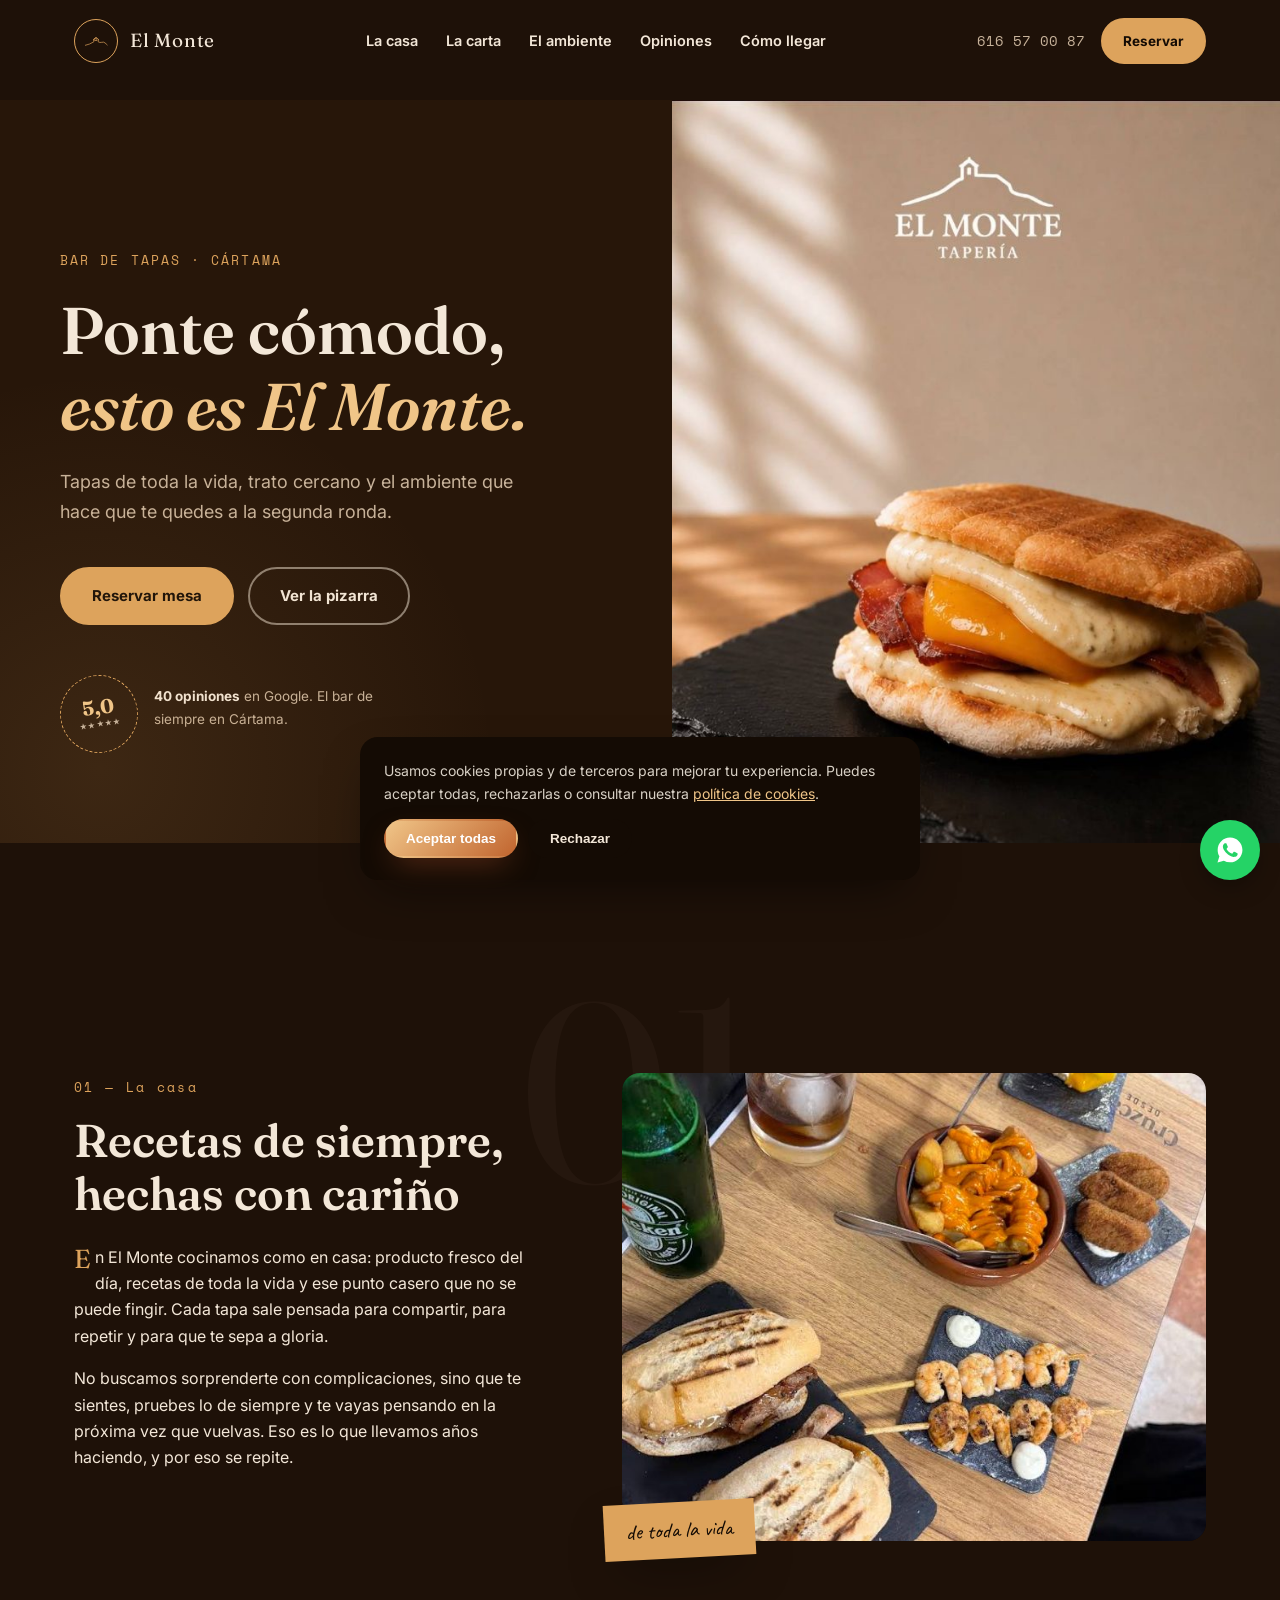
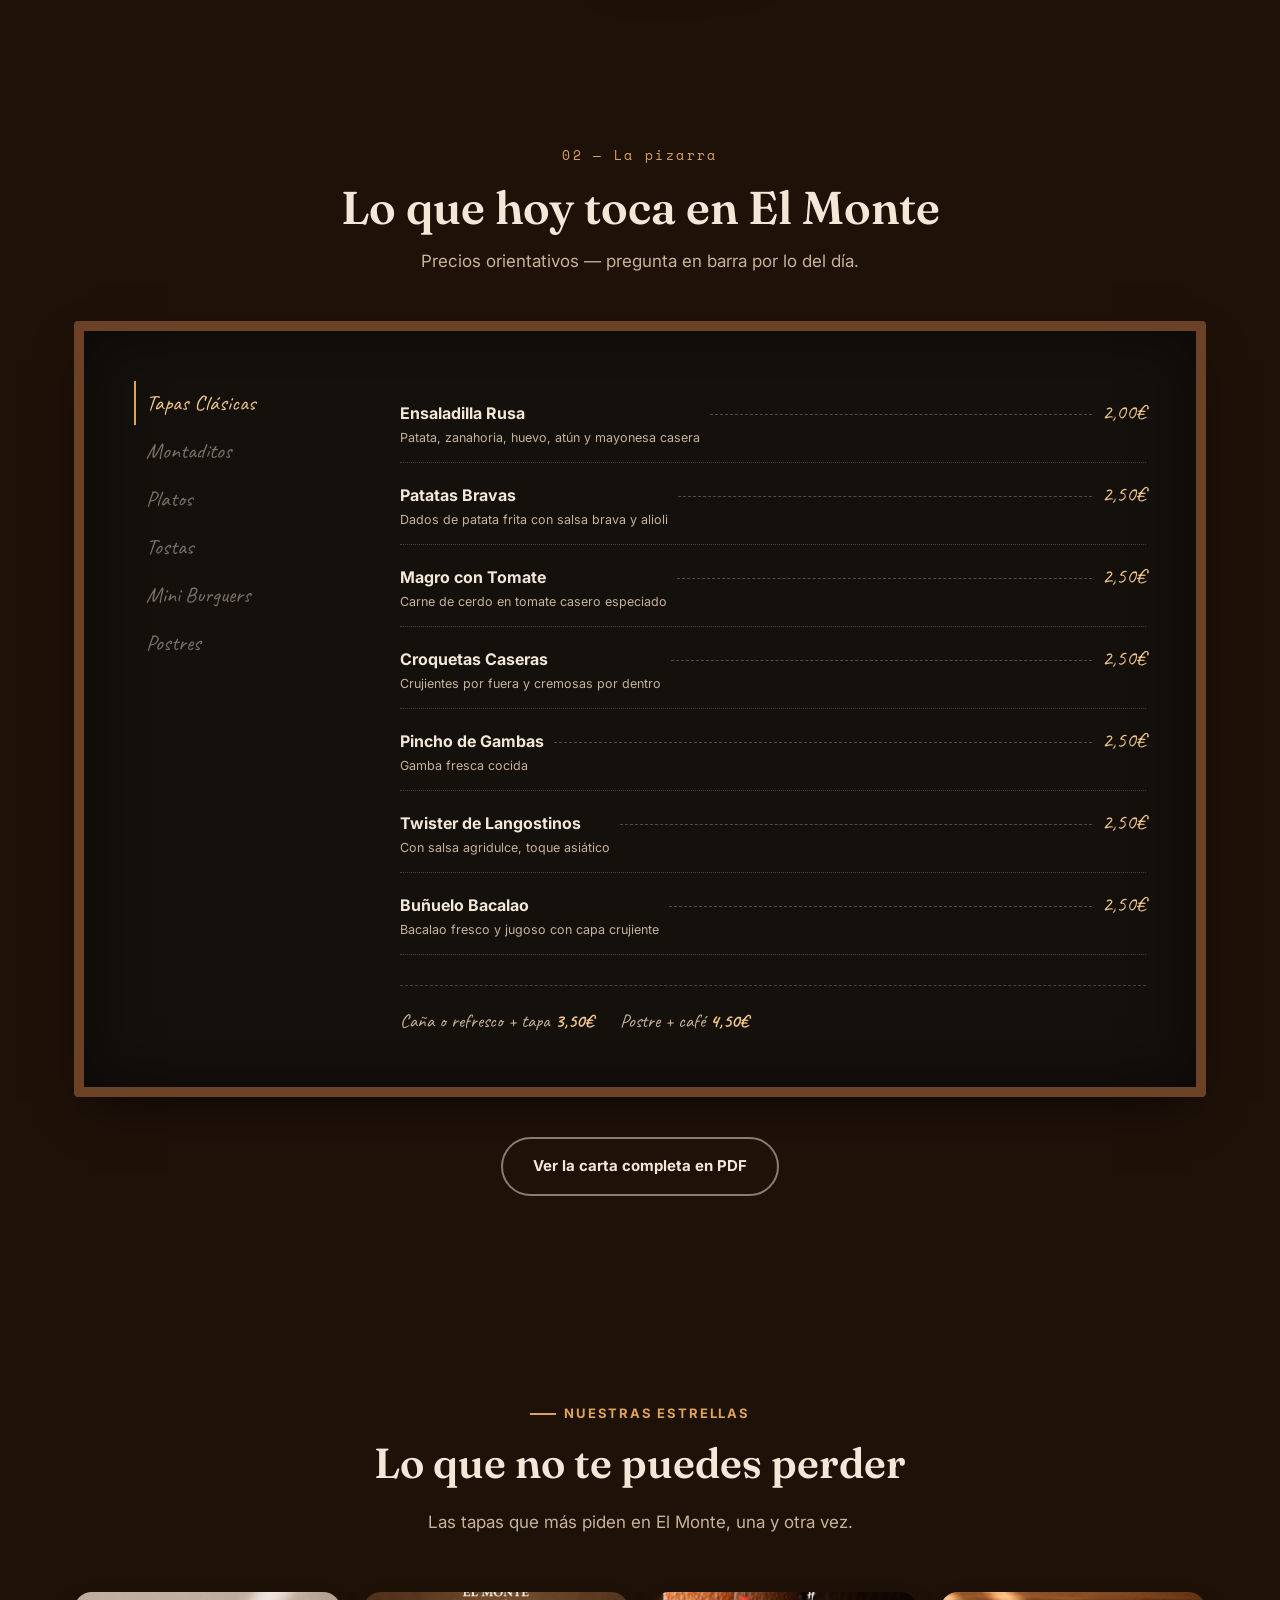
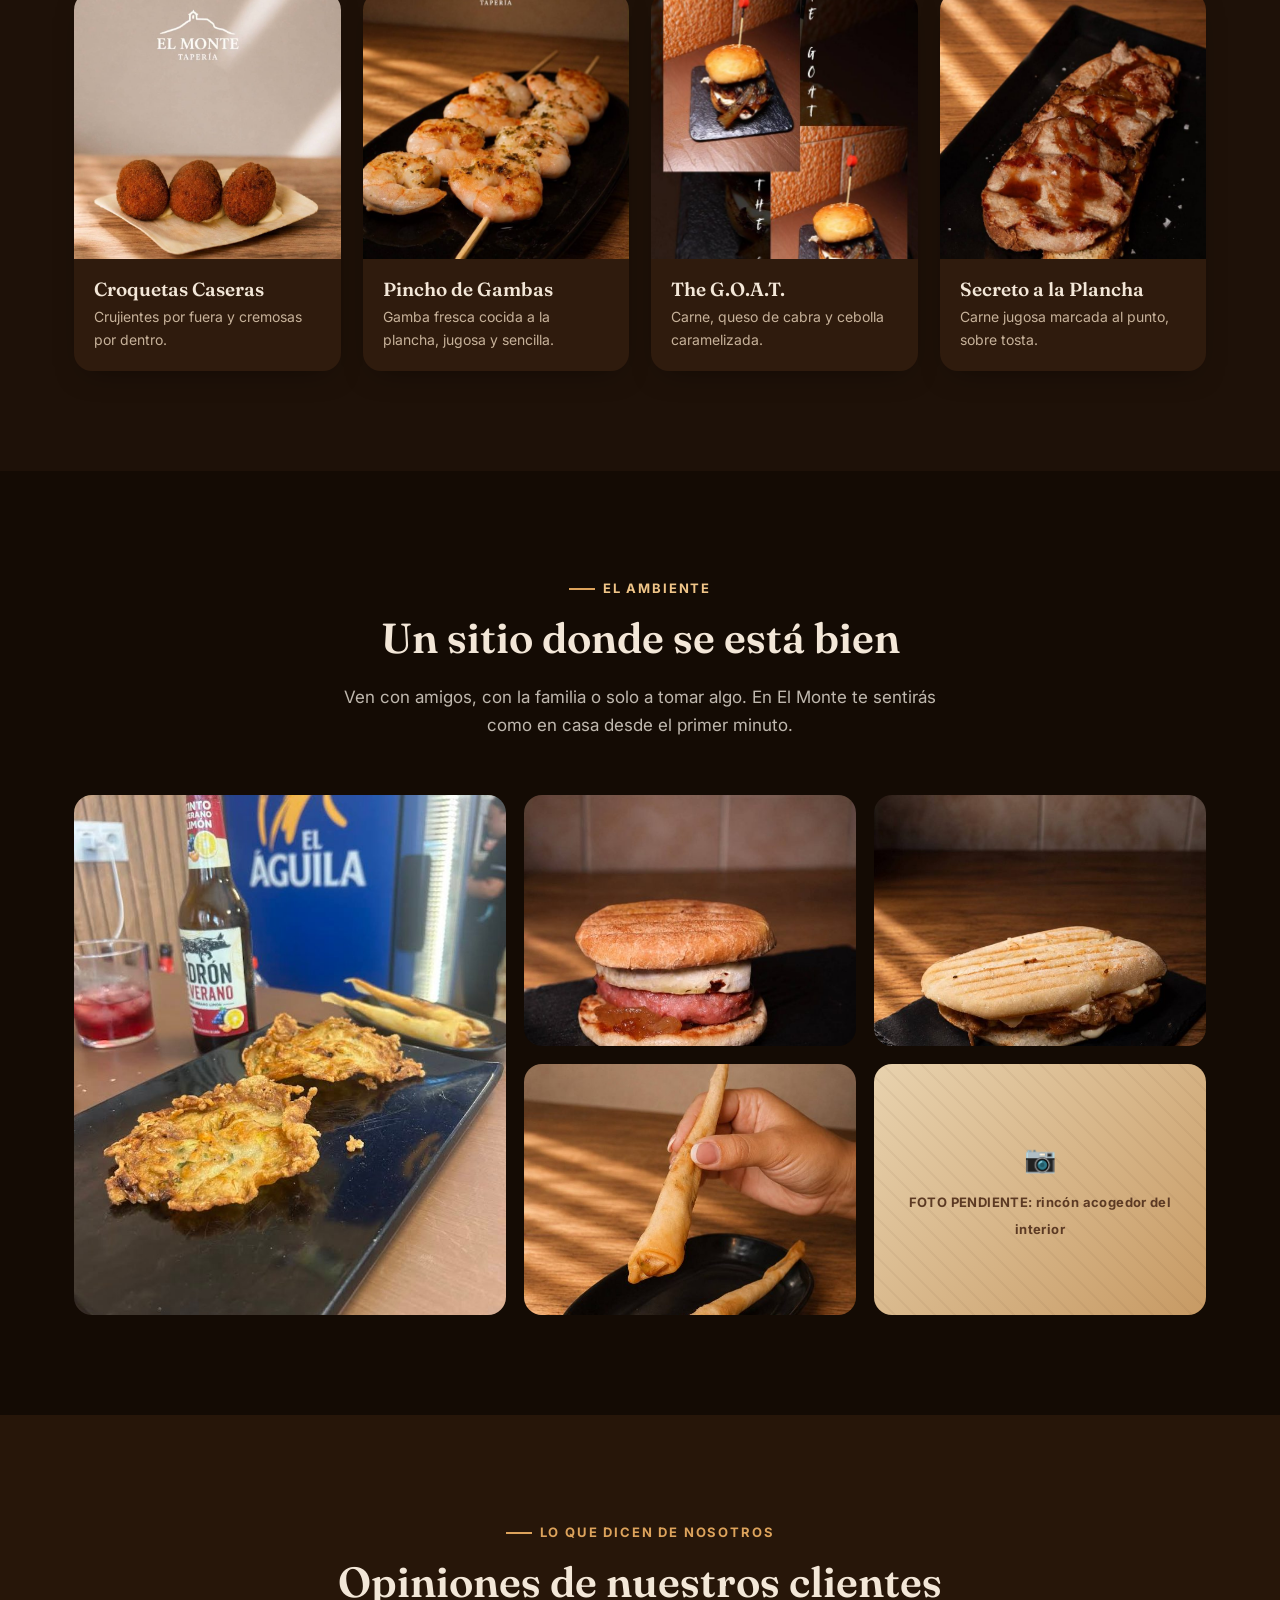
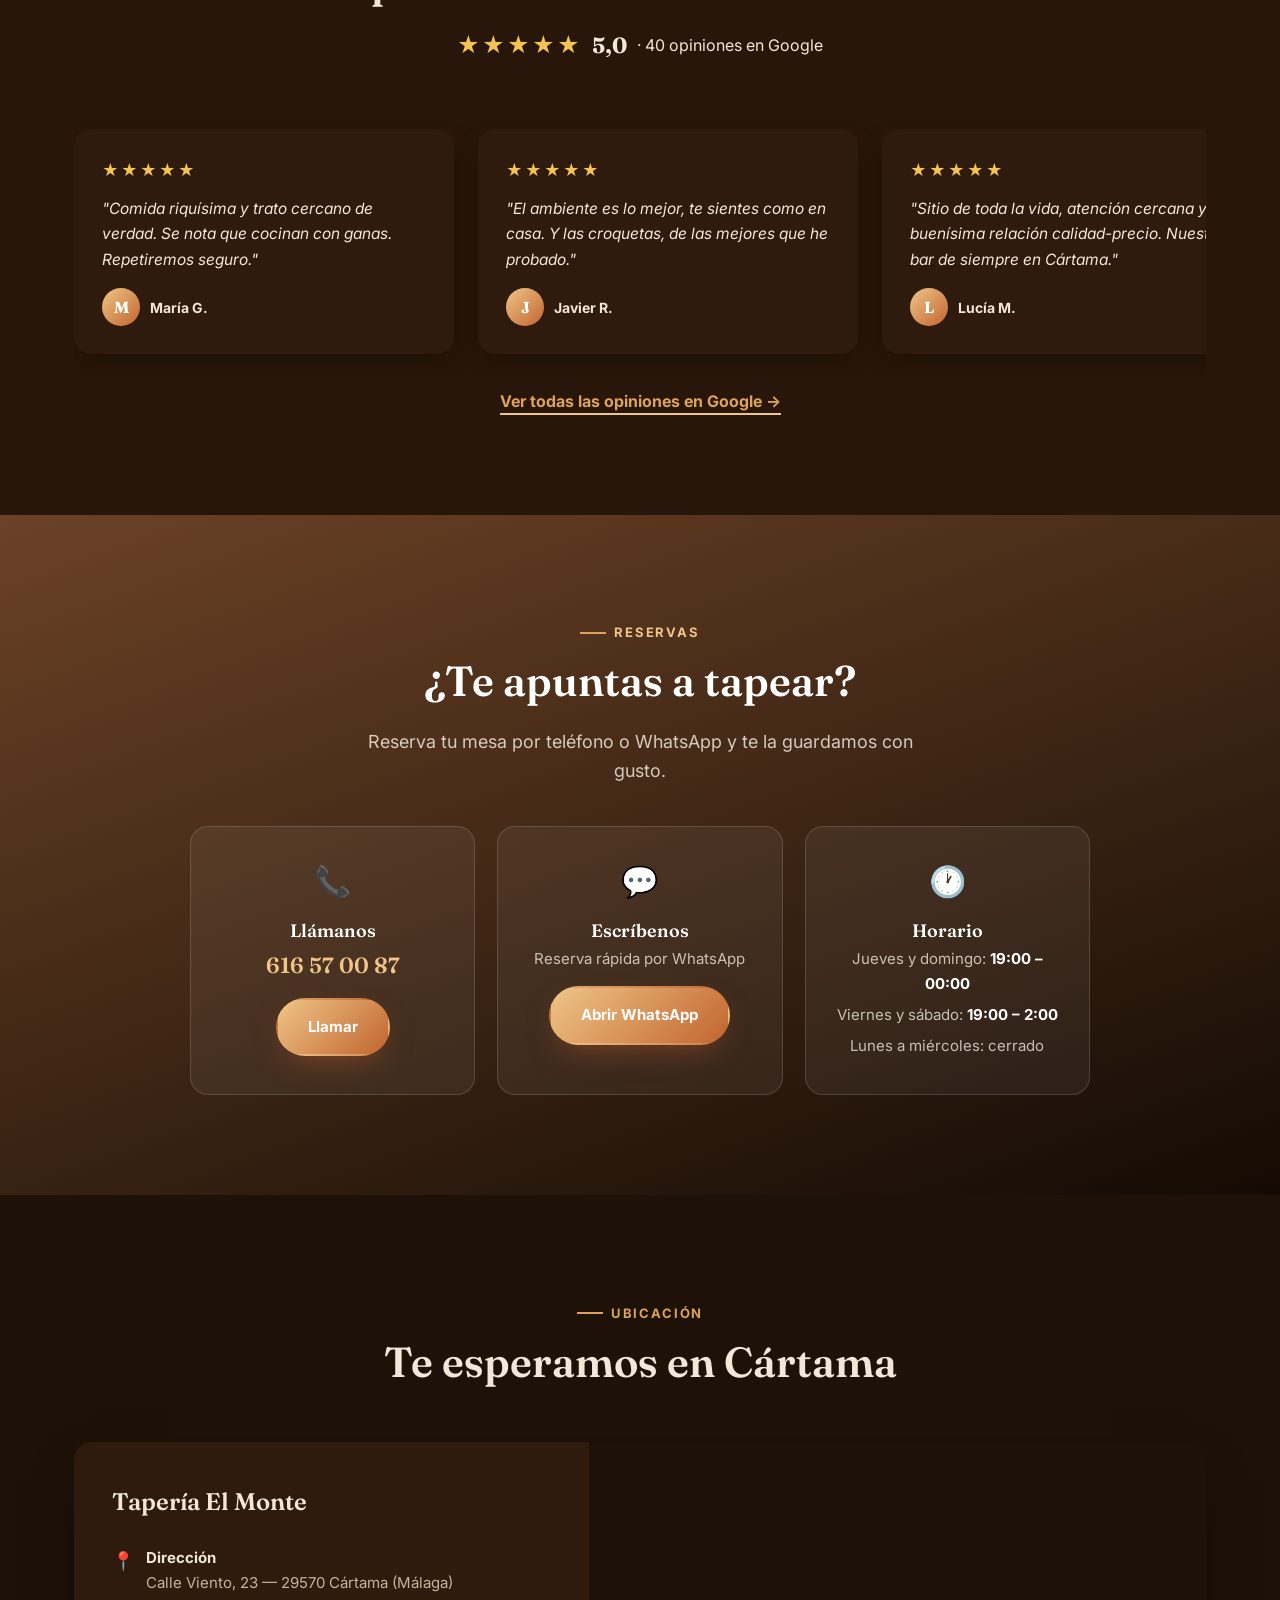
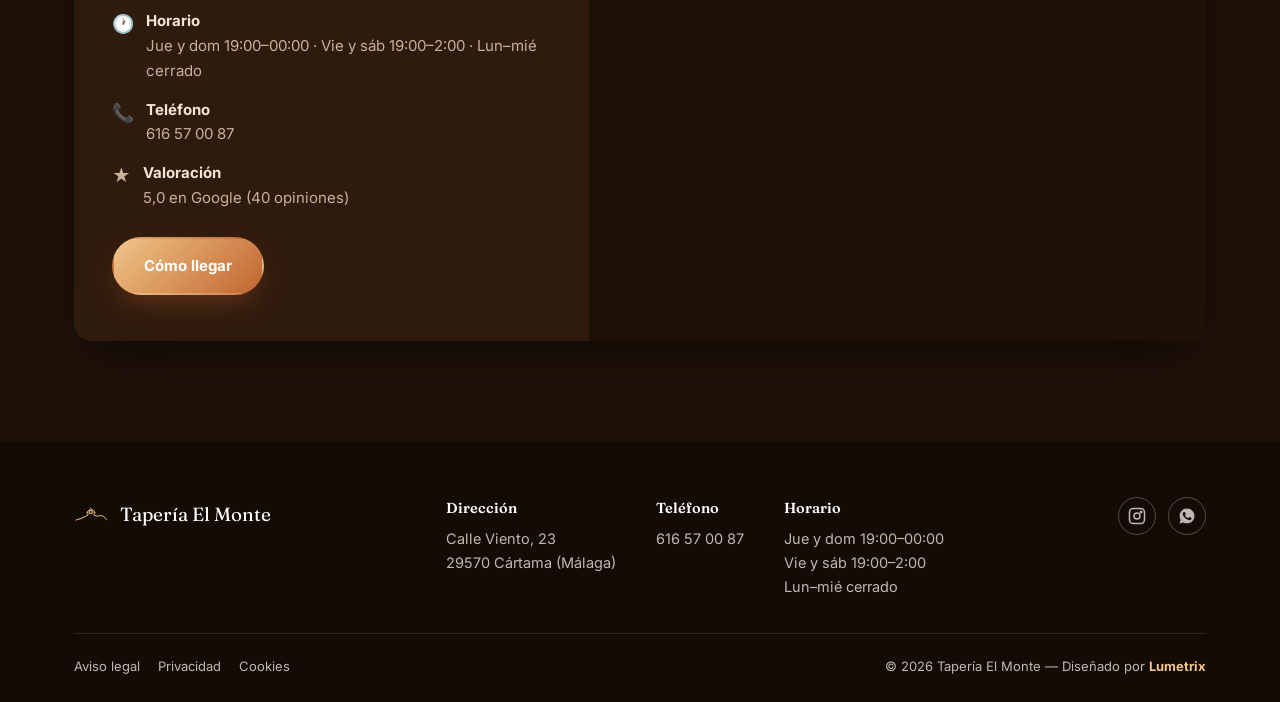
==== commit cbab1bc0: "Sustituir el botón MENÚ por un menú de navegación normal en escritorio (hamburguesa solo en móvil)" ====
--- a/index.html
+++ b/index.html
@@ -76,19 +76,29 @@
 
 <!-- ============ TOPBAR ============ -->
 <header class="topbar">
-  <a href="#inicio" class="topbar-brand">
-    <span class="stamp">
-      <svg viewBox="0 0 240 130" fill="none" stroke="currentColor" stroke-width="7" stroke-linecap="round" stroke-linejoin="round"><path d="M14 108 Q56 100 98 73 L98 54 L90 54 L120 26 L150 54 L142 54 L142 73 Q160 84 178 78 Q198 72 210 84 Q222 94 232 104"/><rect x="111" y="41" width="18" height="19"/></svg>
-    </span>
-    <span class="topbar-word">El Monte</span>
-  </a>
-  <div class="topbar-actions">
-    <span class="phone-mini">616 57 00 87</span>
-    <button class="menu-btn"><span class="bars"><span></span><span></span><span></span></span> Menú</button>
+  <div class="container topbar-row">
+    <a href="#inicio" class="topbar-brand">
+      <span class="stamp">
+        <svg viewBox="0 0 240 130" fill="none" stroke="currentColor" stroke-width="7" stroke-linecap="round" stroke-linejoin="round"><path d="M14 108 Q56 100 98 73 L98 54 L90 54 L120 26 L150 54 L142 54 L142 73 Q160 84 178 78 Q198 72 210 84 Q222 94 232 104"/><rect x="111" y="41" width="18" height="19"/></svg>
+      </span>
+      <span class="topbar-word">El Monte</span>
+    </a>
+    <nav class="nav-links">
+      <a href="#casa">La casa</a>
+      <a href="#carta">La carta</a>
+      <a href="#ambiente">El ambiente</a>
+      <a href="#opiniones">Opiniones</a>
+      <a href="#ubicacion">Cómo llegar</a>
+    </nav>
+    <div class="topbar-actions">
+      <a href="tel:+34616570087" class="phone-mini">616 57 00 87</a>
+      <a href="https://wa.me/34616570087?text=Hola%2C%20quiero%20reservar%20mesa%20en%20Tapería%20El%20Monte" target="_blank" rel="noopener" class="btn btn-gold">Reservar</a>
+      <button class="menu-btn" aria-label="Abrir menú"><span class="bars"><span></span><span></span><span></span></span></button>
+    </div>
   </div>
 </header>
 
-<!-- ============ NAV OVERLAY ============ -->
+<!-- ============ NAV OVERLAY (solo móvil) ============ -->
 <div class="nav-overlay">
   <svg class="nav-overlay-watermark" viewBox="0 0 240 130" fill="none" stroke="currentColor" stroke-width="7" stroke-linecap="round" stroke-linejoin="round"><path d="M14 108 Q56 100 98 73 L98 54 L90 54 L120 26 L150 54 L142 54 L142 73 Q160 84 178 78 Q198 72 210 84 Q222 94 232 104"/><rect x="111" y="41" width="18" height="19"/></svg>
   <div class="nav-overlay-top">
@@ -96,13 +106,11 @@
     <button class="nav-close" aria-label="Cerrar menú">✕</button>
   </div>
   <nav class="nav-overlay-links">
-    <a href="#casa"><span class="i">01</span> La casa</a>
-    <a href="#carta"><span class="i">02</span> La pizarra</a>
-    <a href="#especialidades"><span class="i">03</span> Especialidades</a>
-    <a href="#ambiente"><span class="i">04</span> El ambiente</a>
-    <a href="#opiniones"><span class="i">05</span> Opiniones</a>
-    <a href="#reservas"><span class="i">06</span> Reservas</a>
-    <a href="#ubicacion"><span class="i">07</span> Cómo llegar</a>
+    <a href="#casa">La casa</a>
+    <a href="#carta">La carta</a>
+    <a href="#ambiente">El ambiente</a>
+    <a href="#opiniones">Opiniones</a>
+    <a href="#ubicacion">Cómo llegar</a>
   </nav>
   <div class="nav-overlay-cta">
     <a href="https://wa.me/34616570087?text=Hola%2C%20quiero%20reservar%20mesa%20en%20Tapería%20El%20Monte" target="_blank" rel="noopener" class="btn btn-gold">Reservar por WhatsApp</a>
--- a/css/style.css
+++ b/css/style.css
@@ -126,11 +126,11 @@
 /* ============ TOPBAR ============ */
 .topbar {
   position: fixed; top: 0; left: 0; right: 0; z-index: 600;
-  display: flex; align-items: center; justify-content: space-between;
-  padding: 20px 28px;
+  padding: 18px 0;
   transition: background .3s ease, padding .3s ease;
 }
-.topbar.scrolled { background: rgba(20,11,4,.9); backdrop-filter: blur(8px); padding: 13px 28px; box-shadow: 0 2px 20px rgba(0,0,0,.4); }
+.topbar.scrolled { background: rgba(20,11,4,.9); backdrop-filter: blur(8px); padding: 12px 0; box-shadow: 0 2px 20px rgba(0,0,0,.4); }
+.topbar-row { display: flex; align-items: center; justify-content: space-between; }
 .topbar-brand { display: flex; align-items: center; gap: 12px; }
 .stamp {
   width: 44px; height: 44px; border-radius: 50%;
@@ -141,18 +141,39 @@
 }
 .stamp svg { width: 24px; height: 24px; }
 .topbar-word { font-family: var(--ff-serif); letter-spacing: .04em; font-size: 19px; color: var(--text); }
+
+.nav-links { display: flex; gap: 28px; align-items: center; }
+.nav-links a {
+  font-weight: 600; font-size: 14.5px; color: var(--text);
+  position: relative; padding: 4px 0;
+}
+.nav-links a::after {
+  content: ""; position: absolute; left: 0; bottom: -3px;
+  width: 0; height: 2px; background: var(--amber);
+  transition: width .25s ease;
+}
+.nav-links a:hover::after { width: 100%; }
+
 .topbar-actions { display: flex; align-items: center; gap: 16px; }
-.topbar-actions .phone-mini { font-family: var(--ff-mono); font-size: 13.5px; color: var(--text-soft); display: none; }
-@media (min-width: 720px) { .topbar-actions .phone-mini { display: inline; } }
+.topbar-actions .phone-mini { font-family: var(--ff-mono); font-size: 13.5px; color: var(--text-soft); }
+.topbar-actions .btn { padding: 10px 20px; font-size: 13.5px; }
 .menu-btn {
-  display: flex; align-items: center; gap: 10px;
+  display: none;
+  width: 44px; height: 44px;
   background: transparent; border: 1px solid var(--line); color: var(--text);
-  padding: 10px 18px; cursor: pointer; font-family: var(--ff-sans);
-  font-weight: 700; font-size: 13px; letter-spacing: .1em; text-transform: uppercase;
+  cursor: pointer;
+  align-items: center; justify-content: center;
 }
 .menu-btn:hover { border-color: var(--amber); color: var(--amber); }
-.menu-btn .bars { display: flex; flex-direction: column; gap: 3px; }
-.menu-btn .bars span { width: 16px; height: 1.5px; background: currentColor; }
+.menu-btn .bars { display: flex; flex-direction: column; gap: 4px; }
+.menu-btn .bars span { width: 18px; height: 2px; background: currentColor; }
+
+@media (max-width: 920px) {
+  .nav-links { display: none; }
+  .topbar-actions .phone-mini { display: none; }
+  .topbar-actions .btn-gold { display: none; }
+  .menu-btn { display: flex; }
+}
 
 /* ============ NAV OVERLAY ============ */
 .nav-overlay {
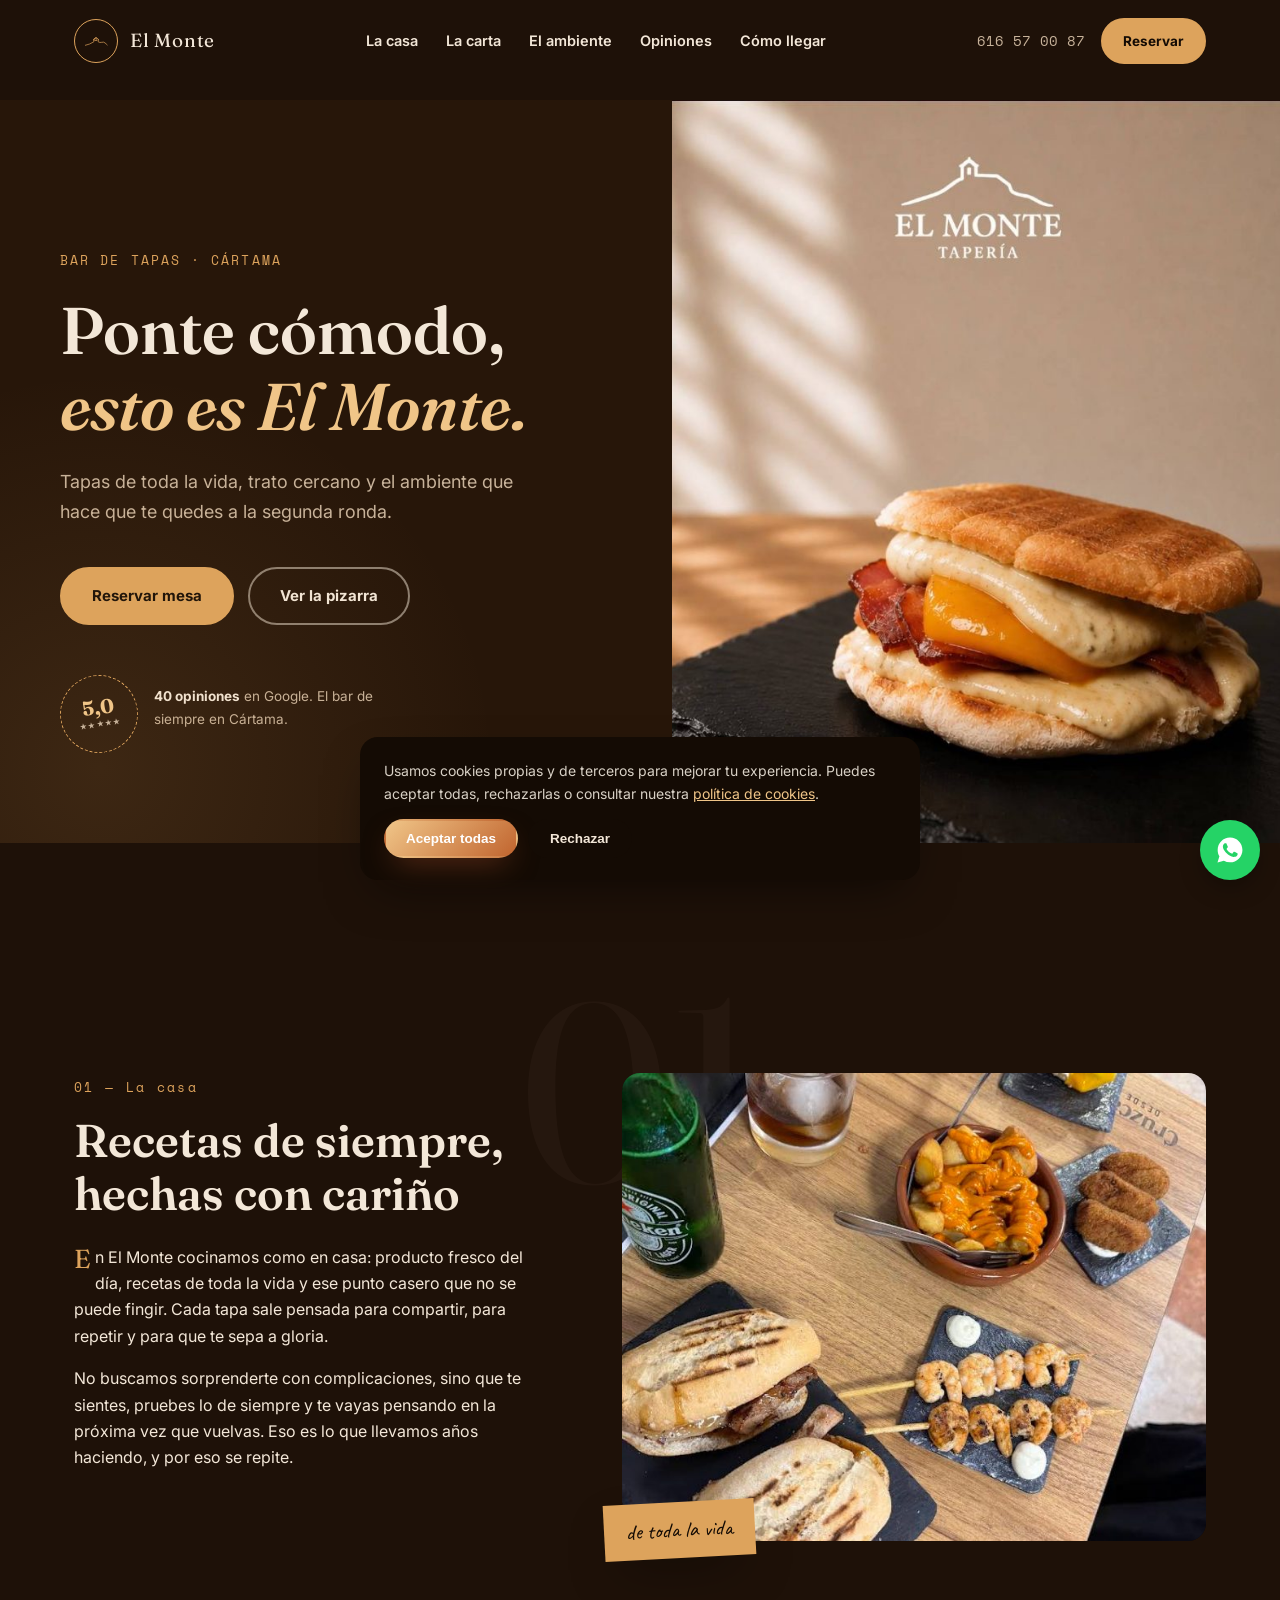
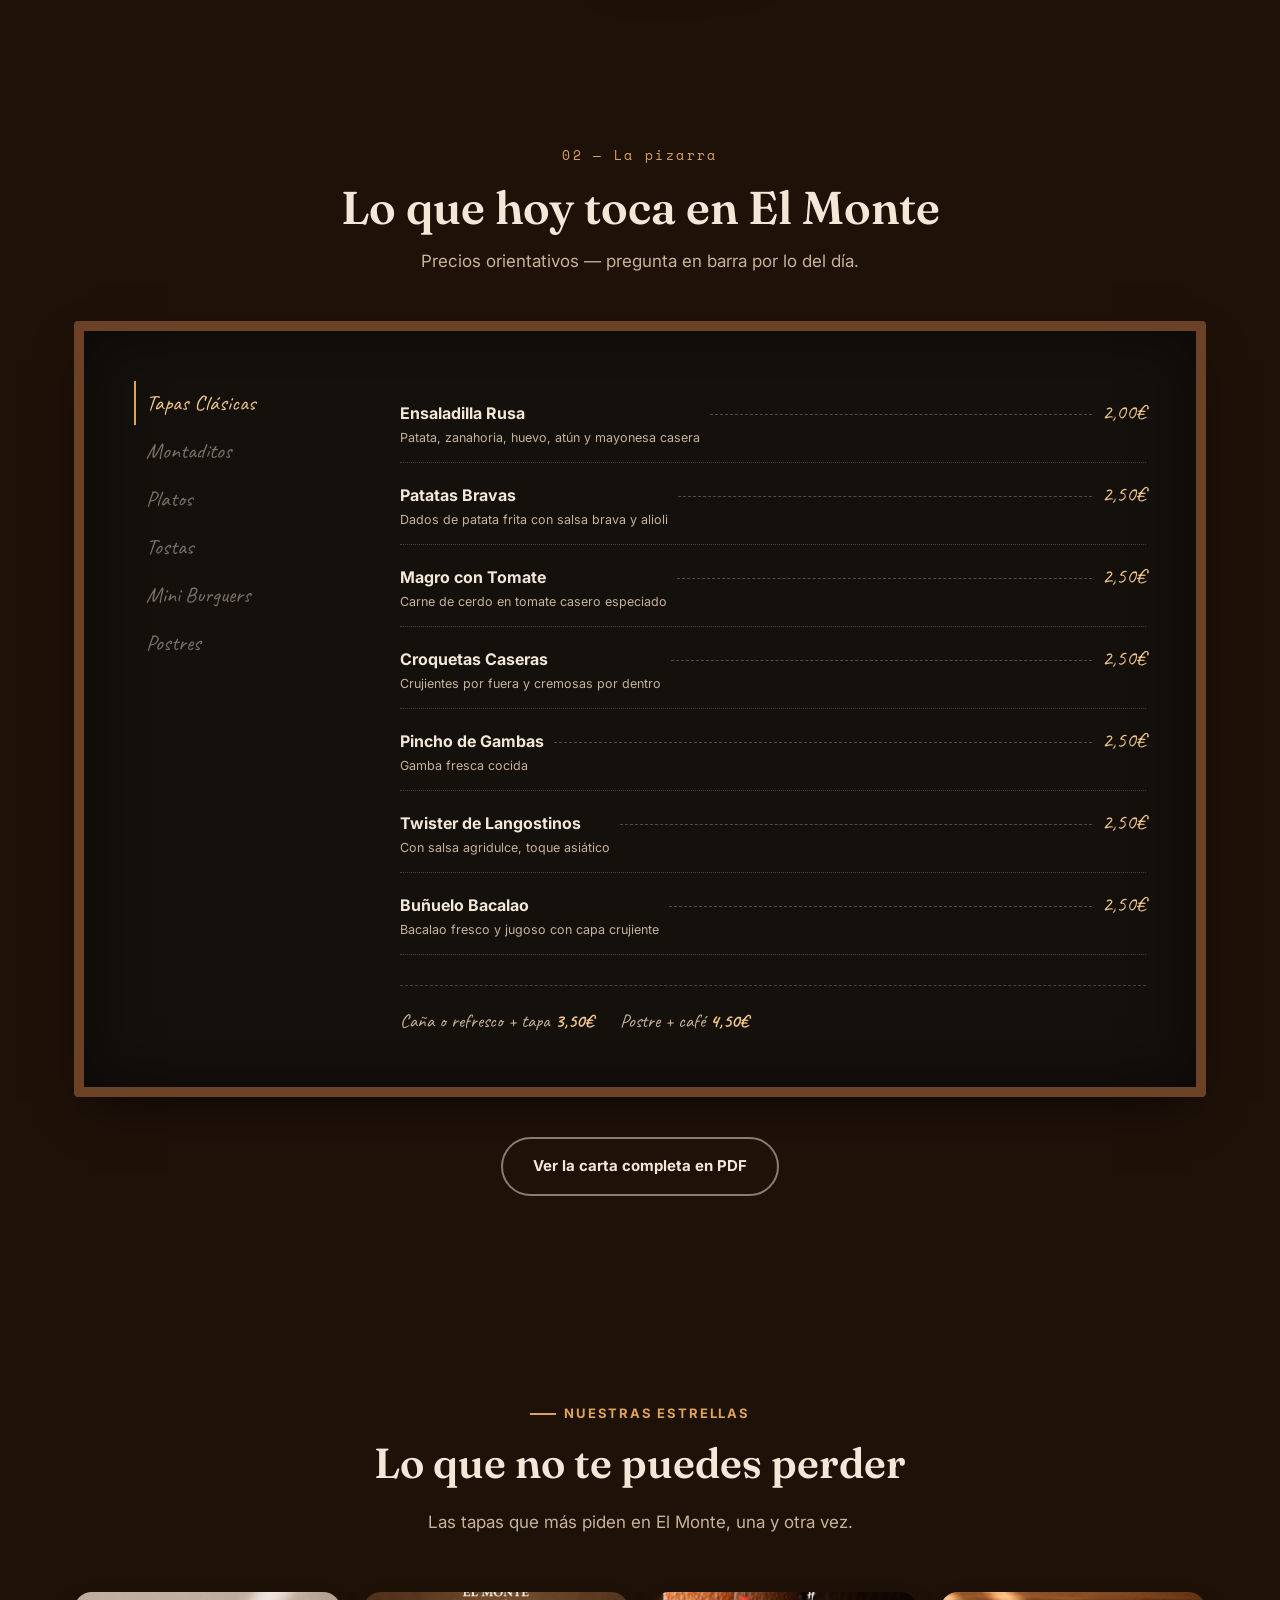
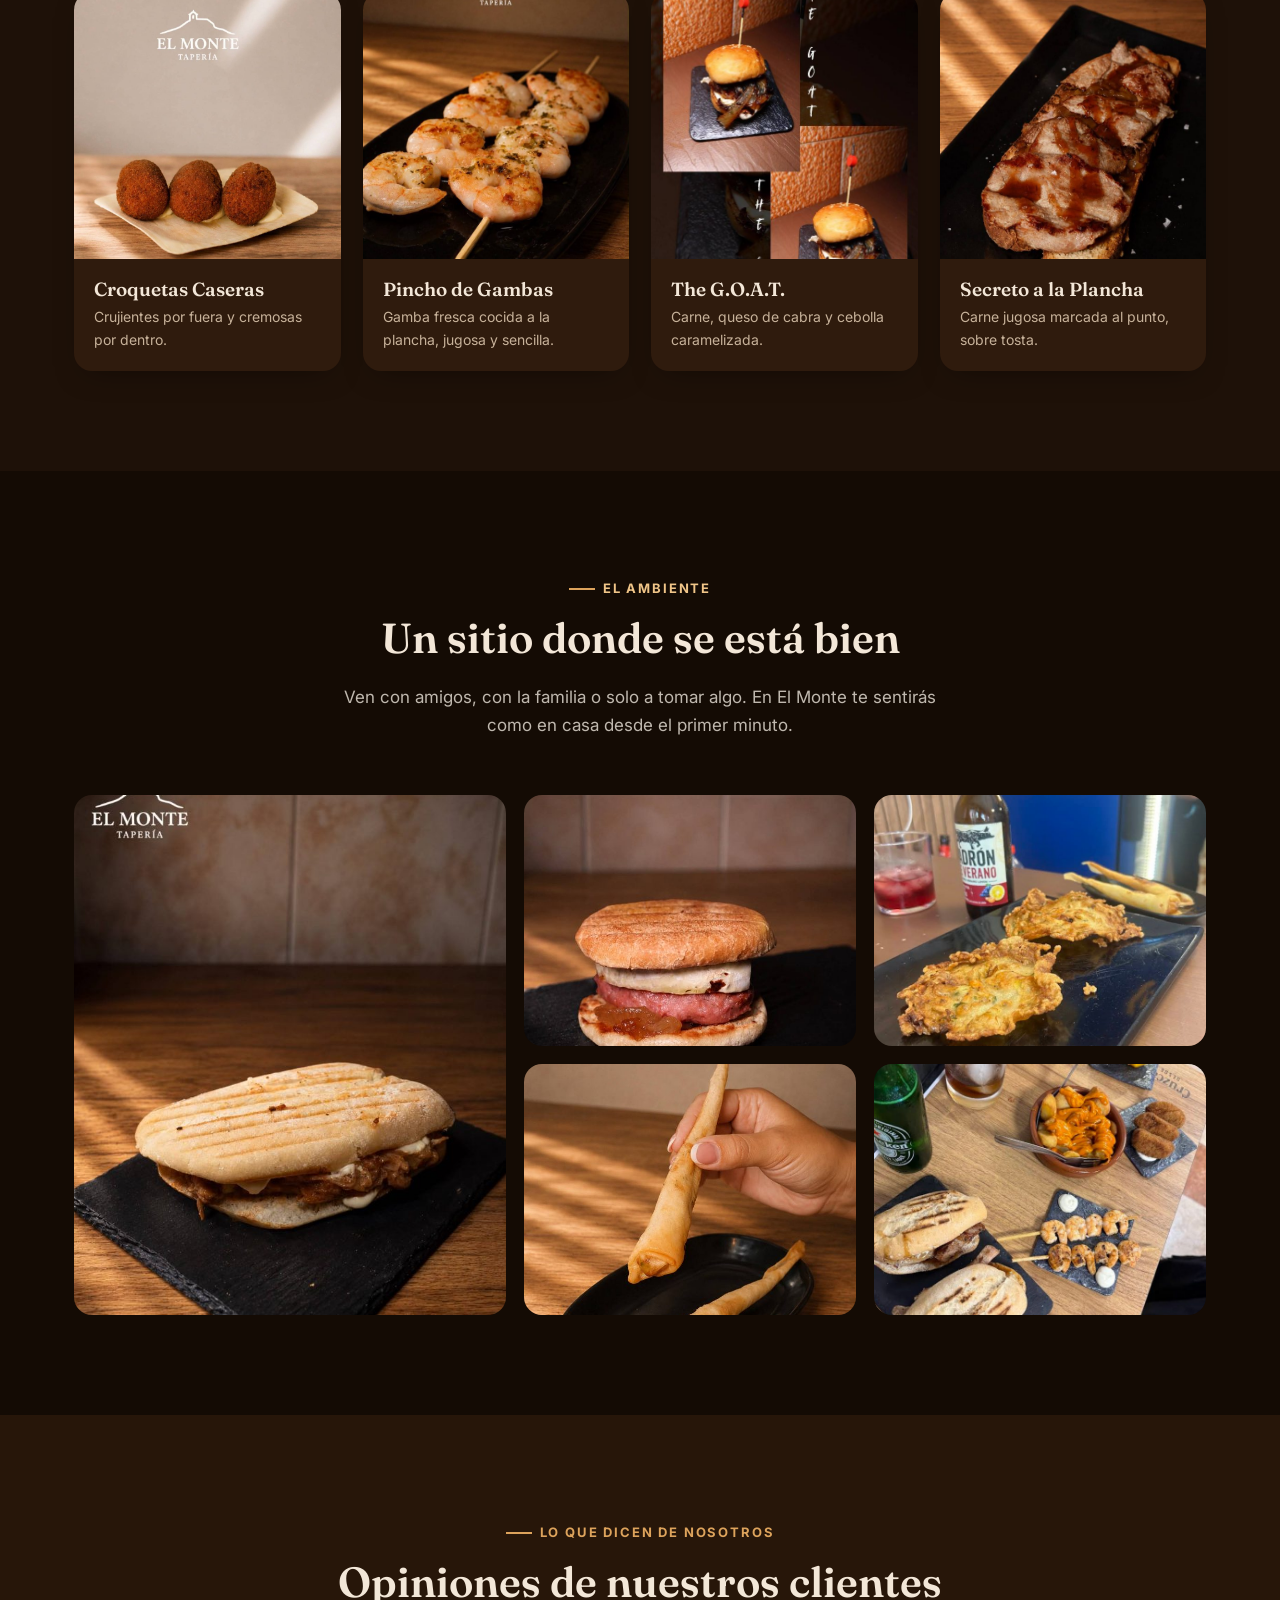
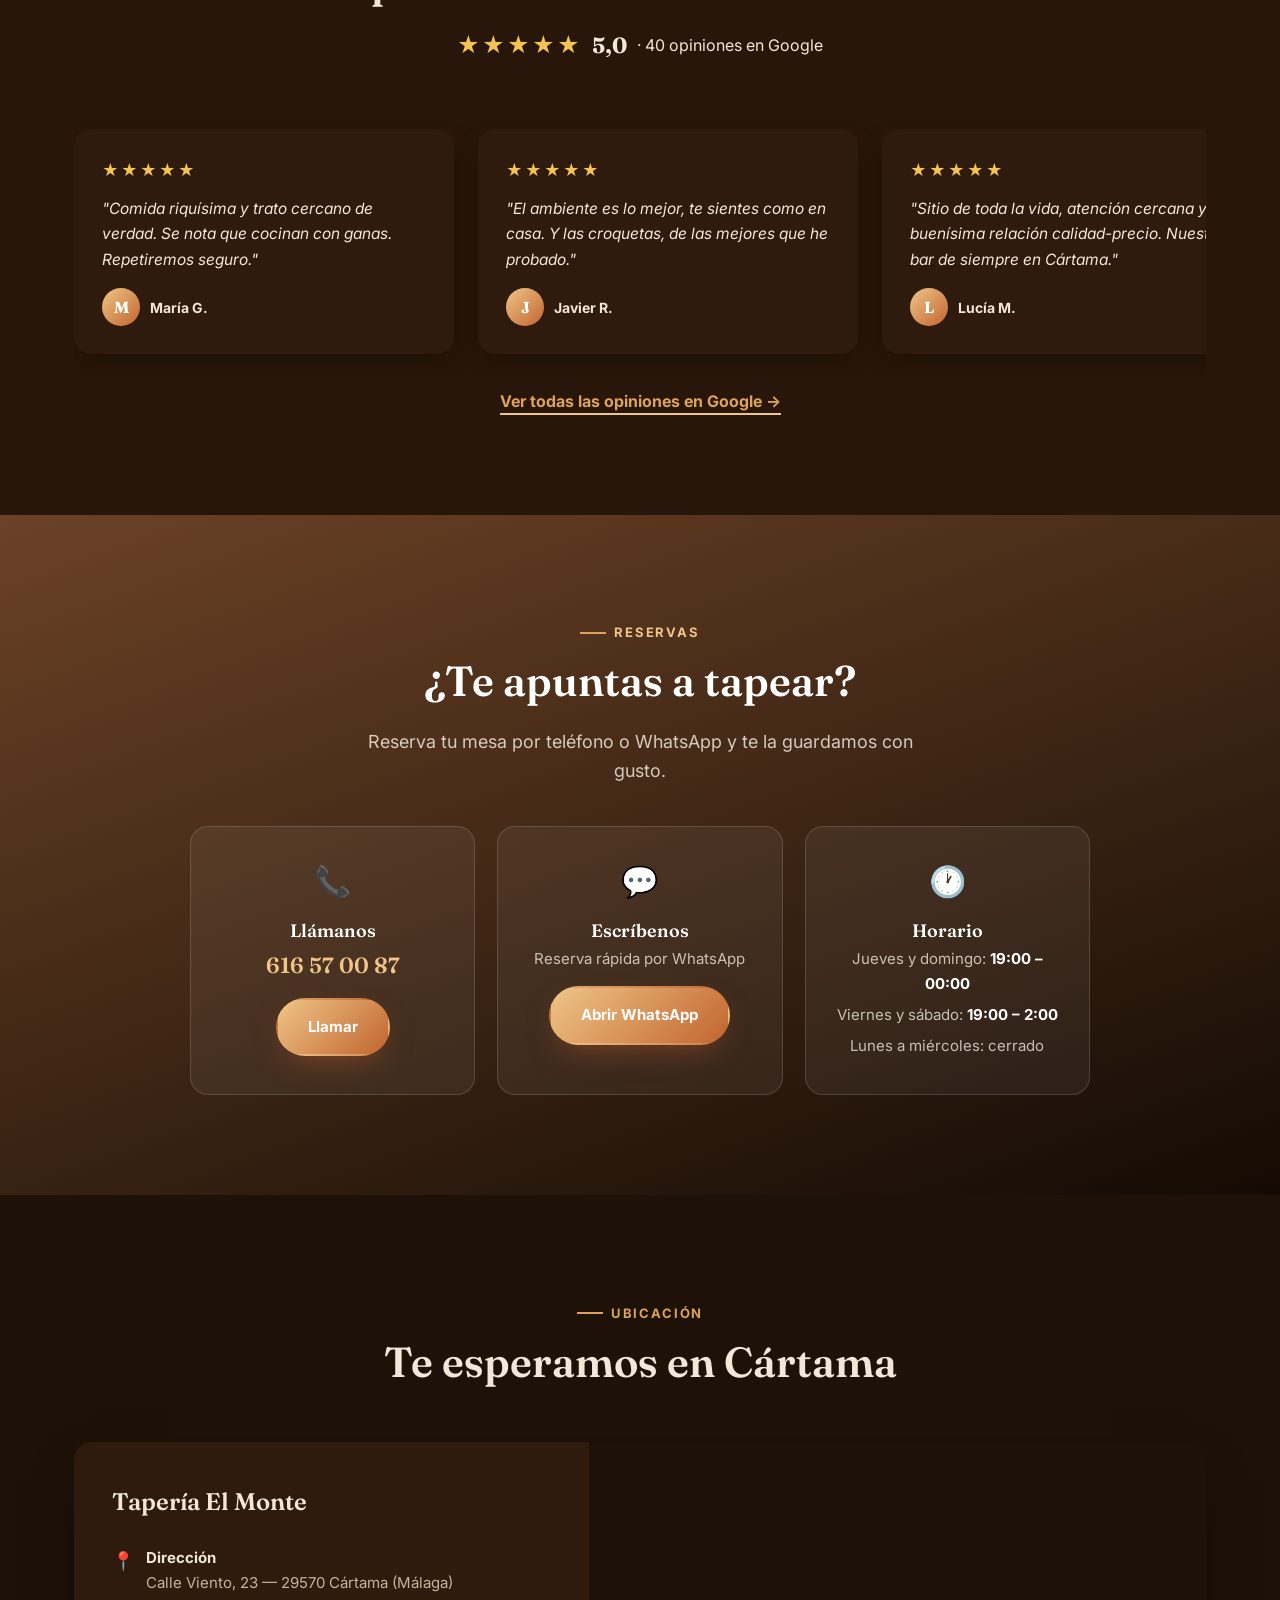
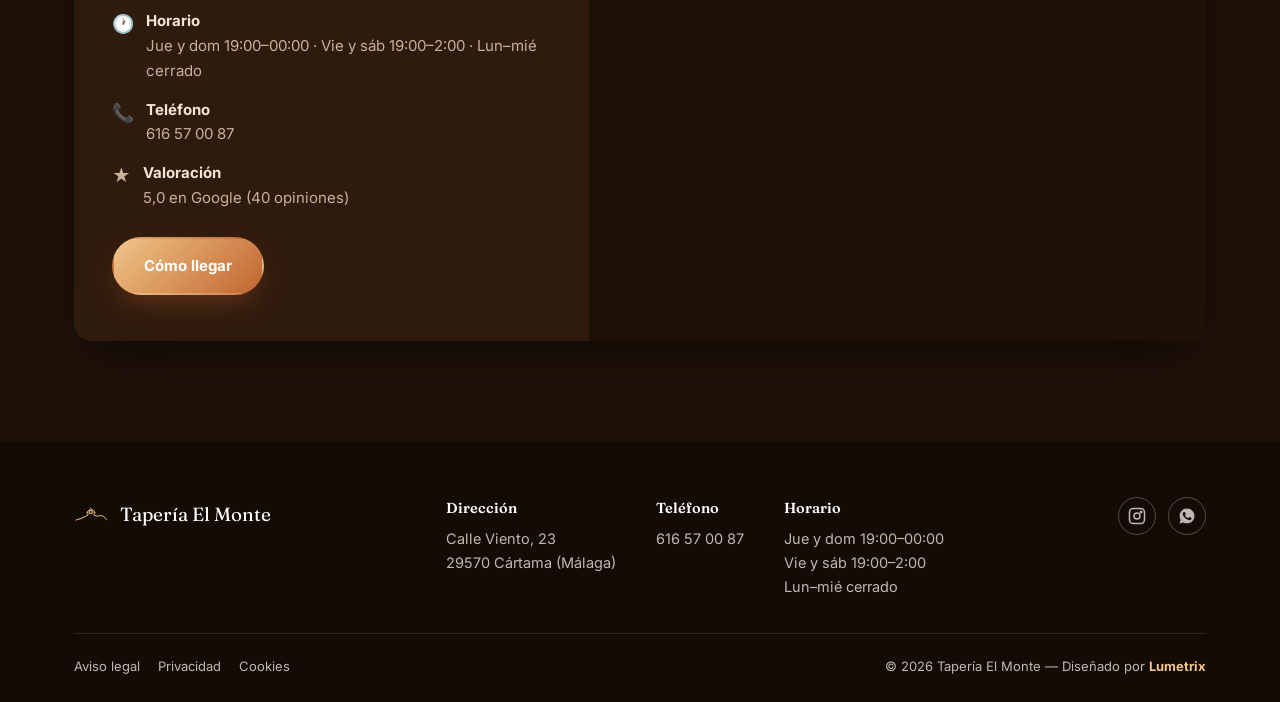
==== commit 8a738511: "Cambiar la foto grande de El ambiente por la de pulled pork y rellenar el hueco restante" ====
--- a/index.html
+++ b/index.html
@@ -274,11 +274,11 @@
       <p>Ven con amigos, con la familia o solo a tomar algo. En El Monte te sentirás como en casa desde el primer minuto.</p>
     </div>
     <div class="ambiente-gallery reveal">
-      <div class="ph has-photo g1"><img src="img/bunuelos-bacalao-barra.jpg" alt="Buñuelos de bacalao en la barra de Tapería El Monte" loading="lazy"></div>
+      <div class="ph has-photo g1"><img src="img/bocadillo-pulled-pork.jpg" alt="Bocadillo de pulled pork en Tapería El Monte" loading="lazy"></div>
       <div class="ph has-photo"><img src="img/montadito-el-monte.jpg" alt="Montadito de Tapería El Monte" loading="lazy"></div>
-      <div class="ph has-photo"><img src="img/bocadillo-pulled-pork.jpg" alt="Bocadillo de pulled pork" loading="lazy"></div>
+      <div class="ph has-photo"><img src="img/bunuelos-bacalao-barra.jpg" alt="Buñuelos de bacalao en la barra de Tapería El Monte" loading="lazy"></div>
       <div class="ph has-photo"><img src="img/twister-langostinos.jpg" alt="Twister de langostinos de Tapería El Monte" loading="lazy"></div>
-      <div class="ph"><div class="ph-inner"><span class="ph-icon">📷</span><span class="ph-label">FOTO PENDIENTE: rincón acogedor del interior</span></div></div>
+      <div class="ph has-photo"><img src="img/mesa-tapas-variadas.jpg" alt="Mesa con tapas variadas en Tapería El Monte" loading="lazy"></div>
     </div>
   </div>
 </section>
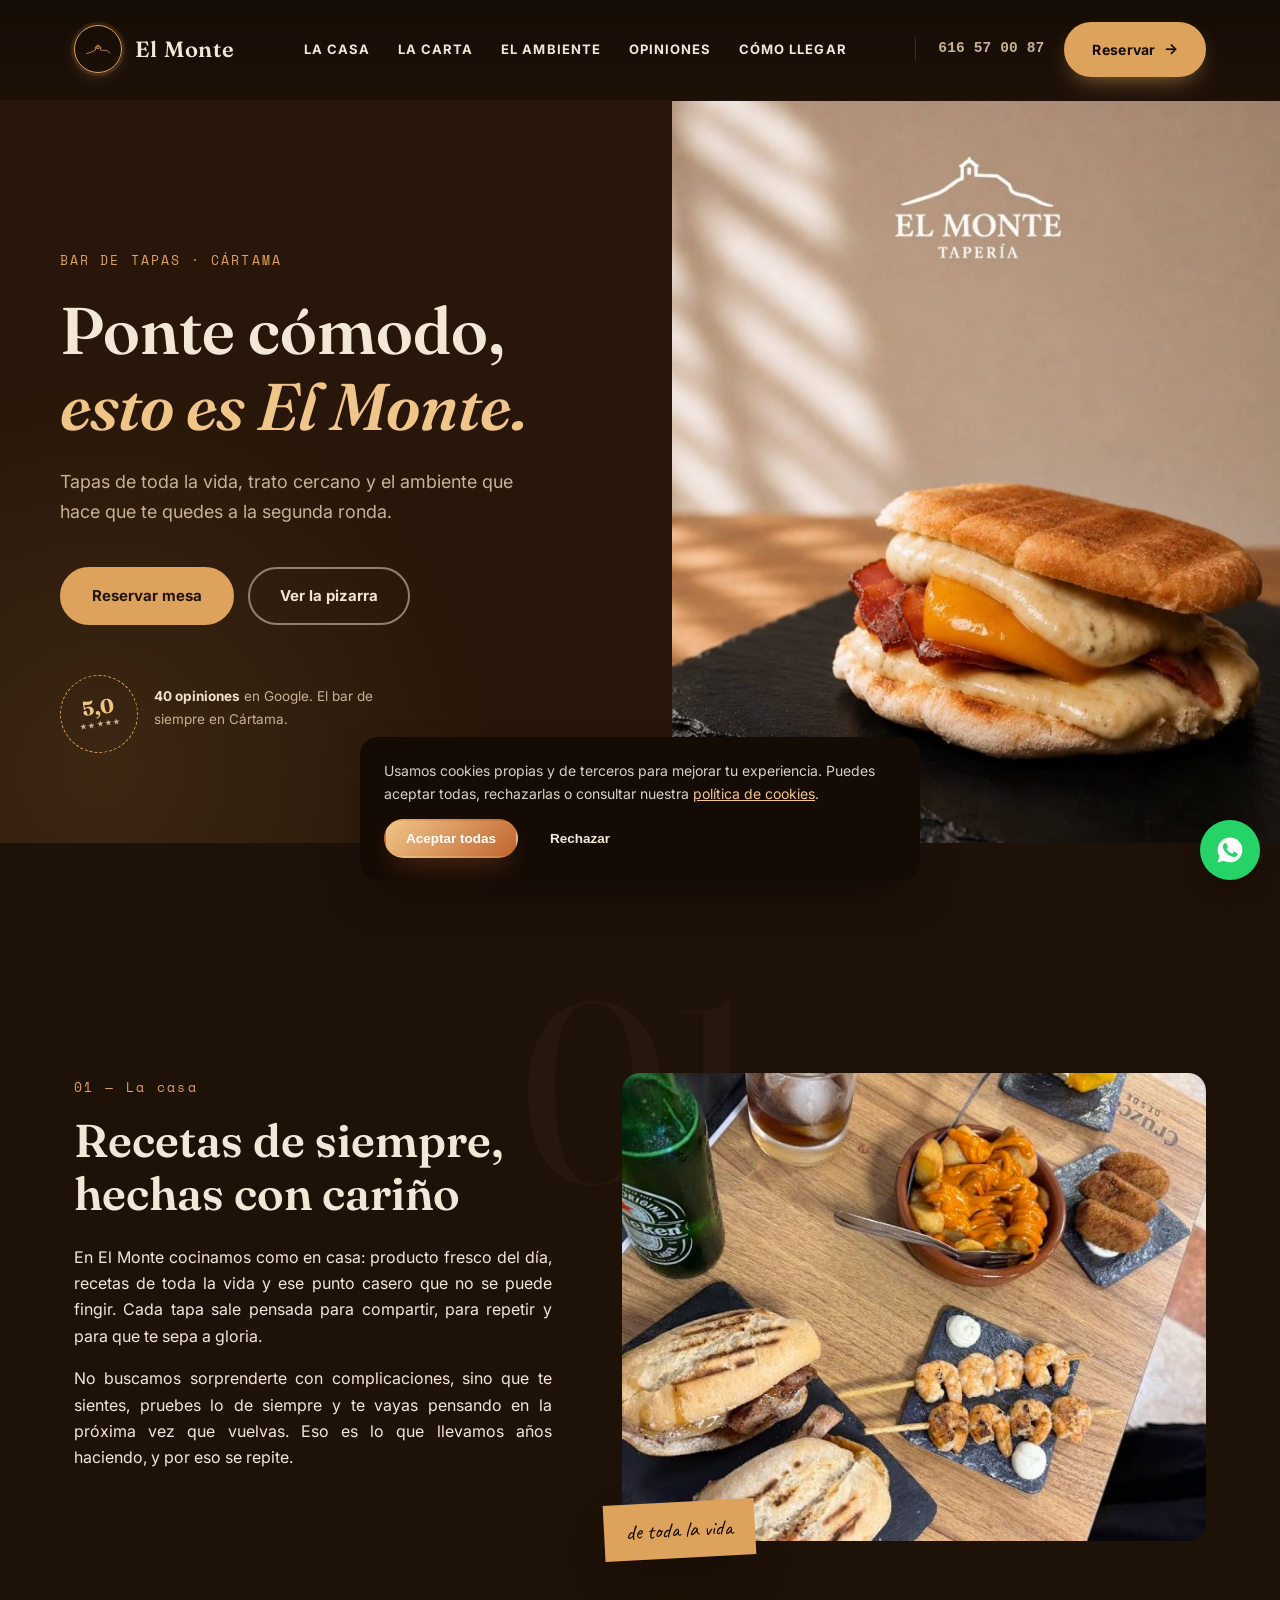
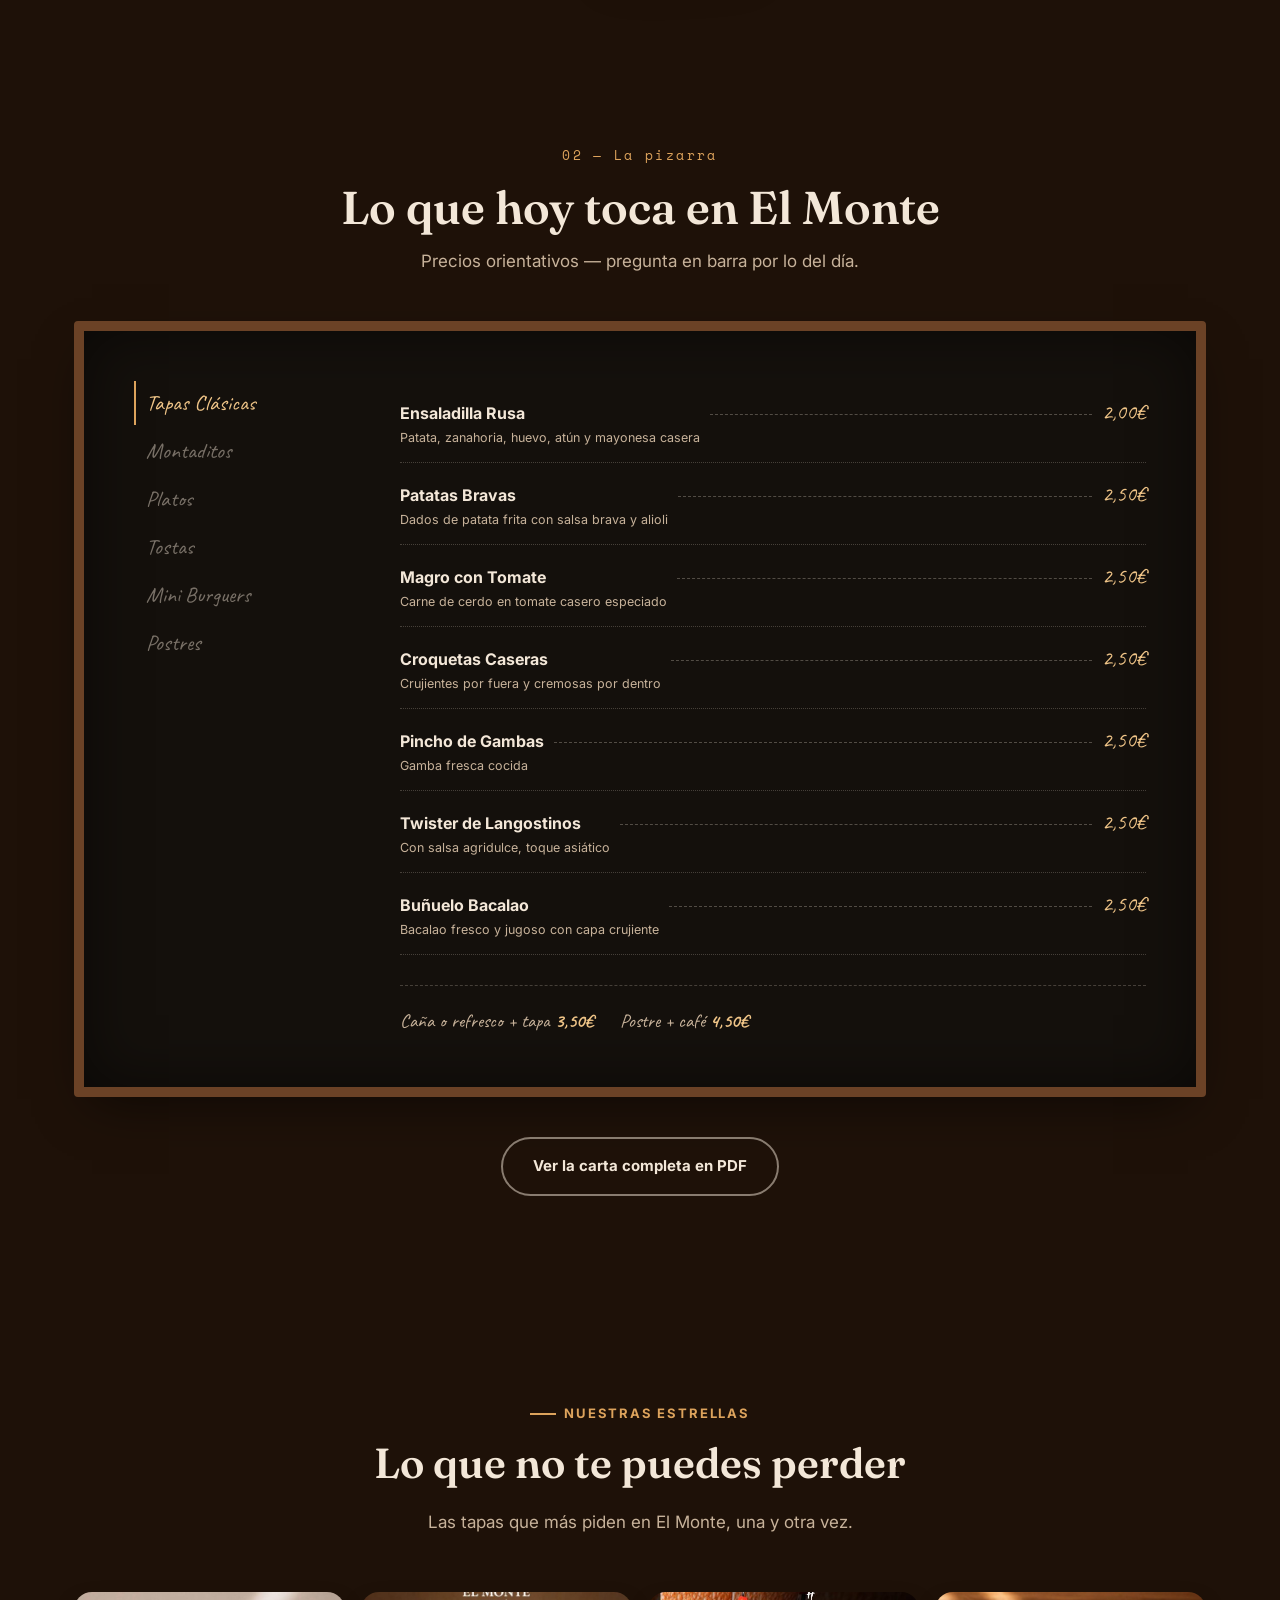
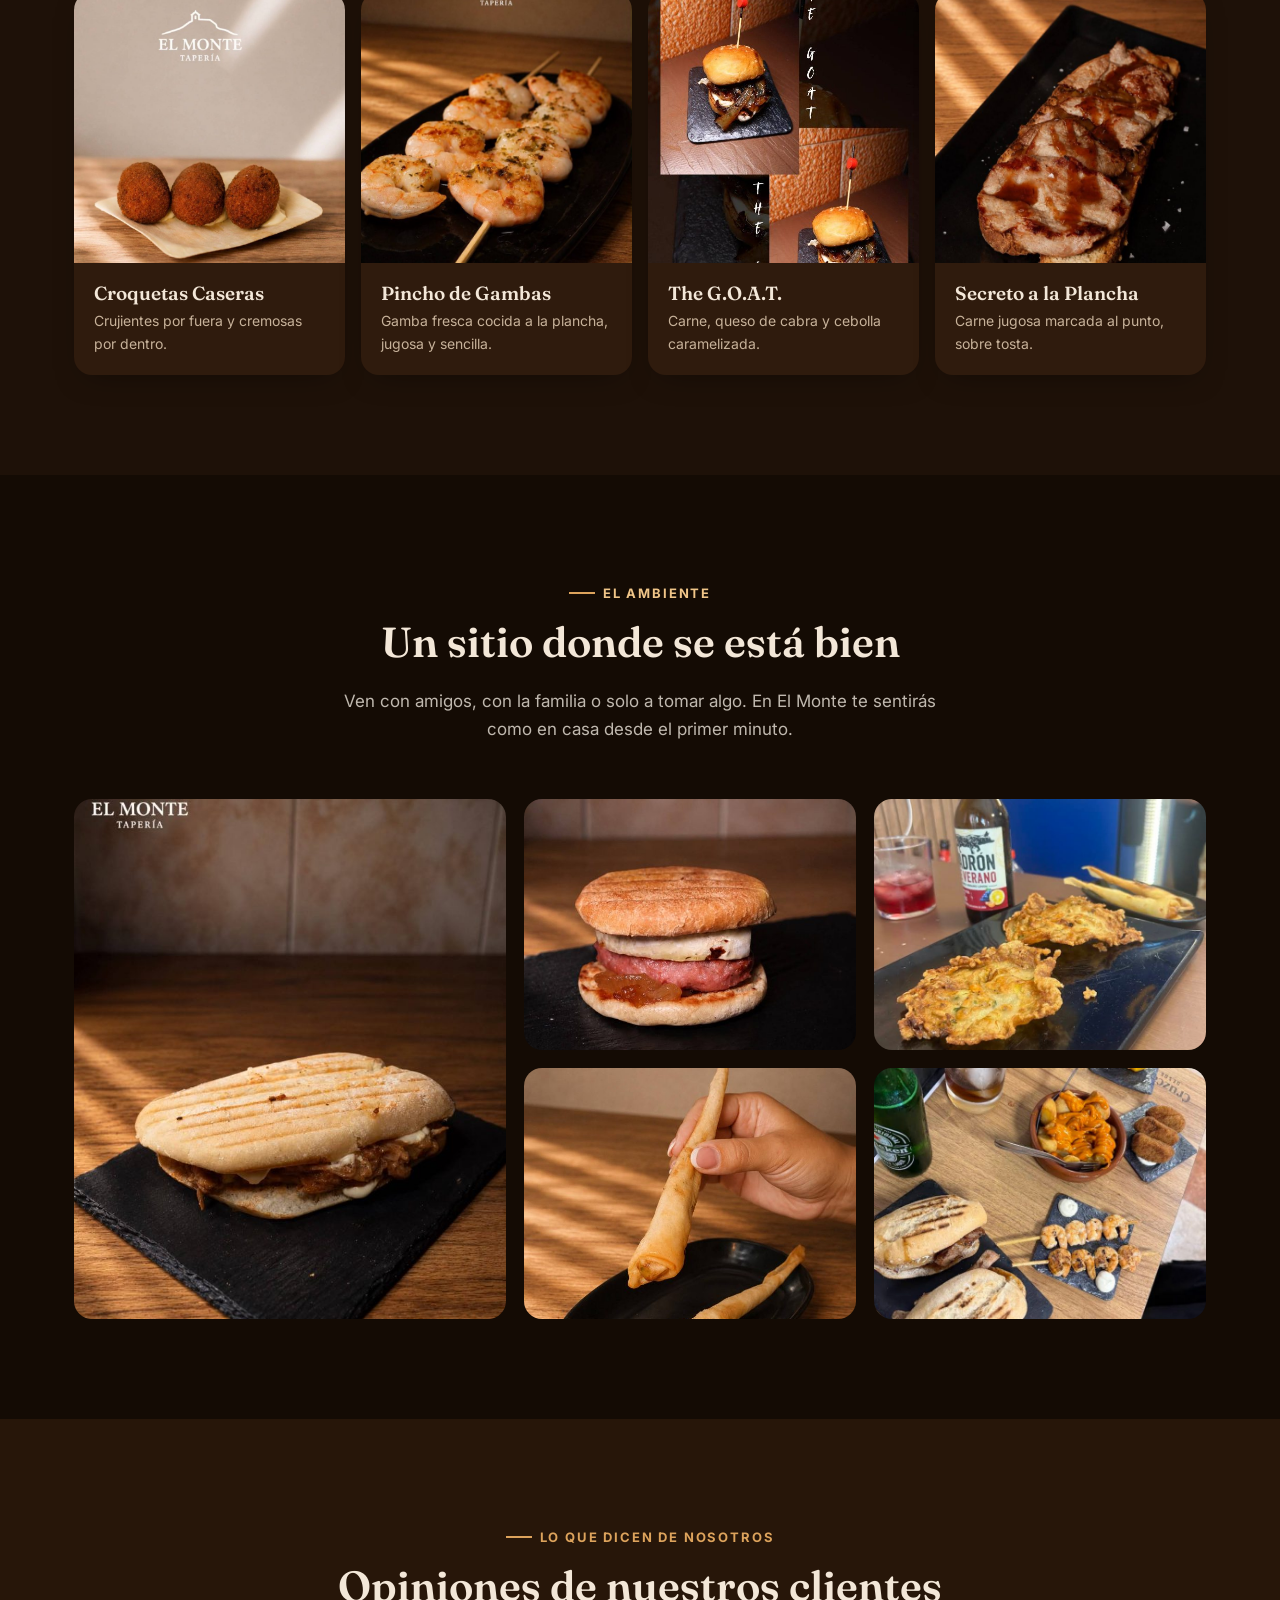
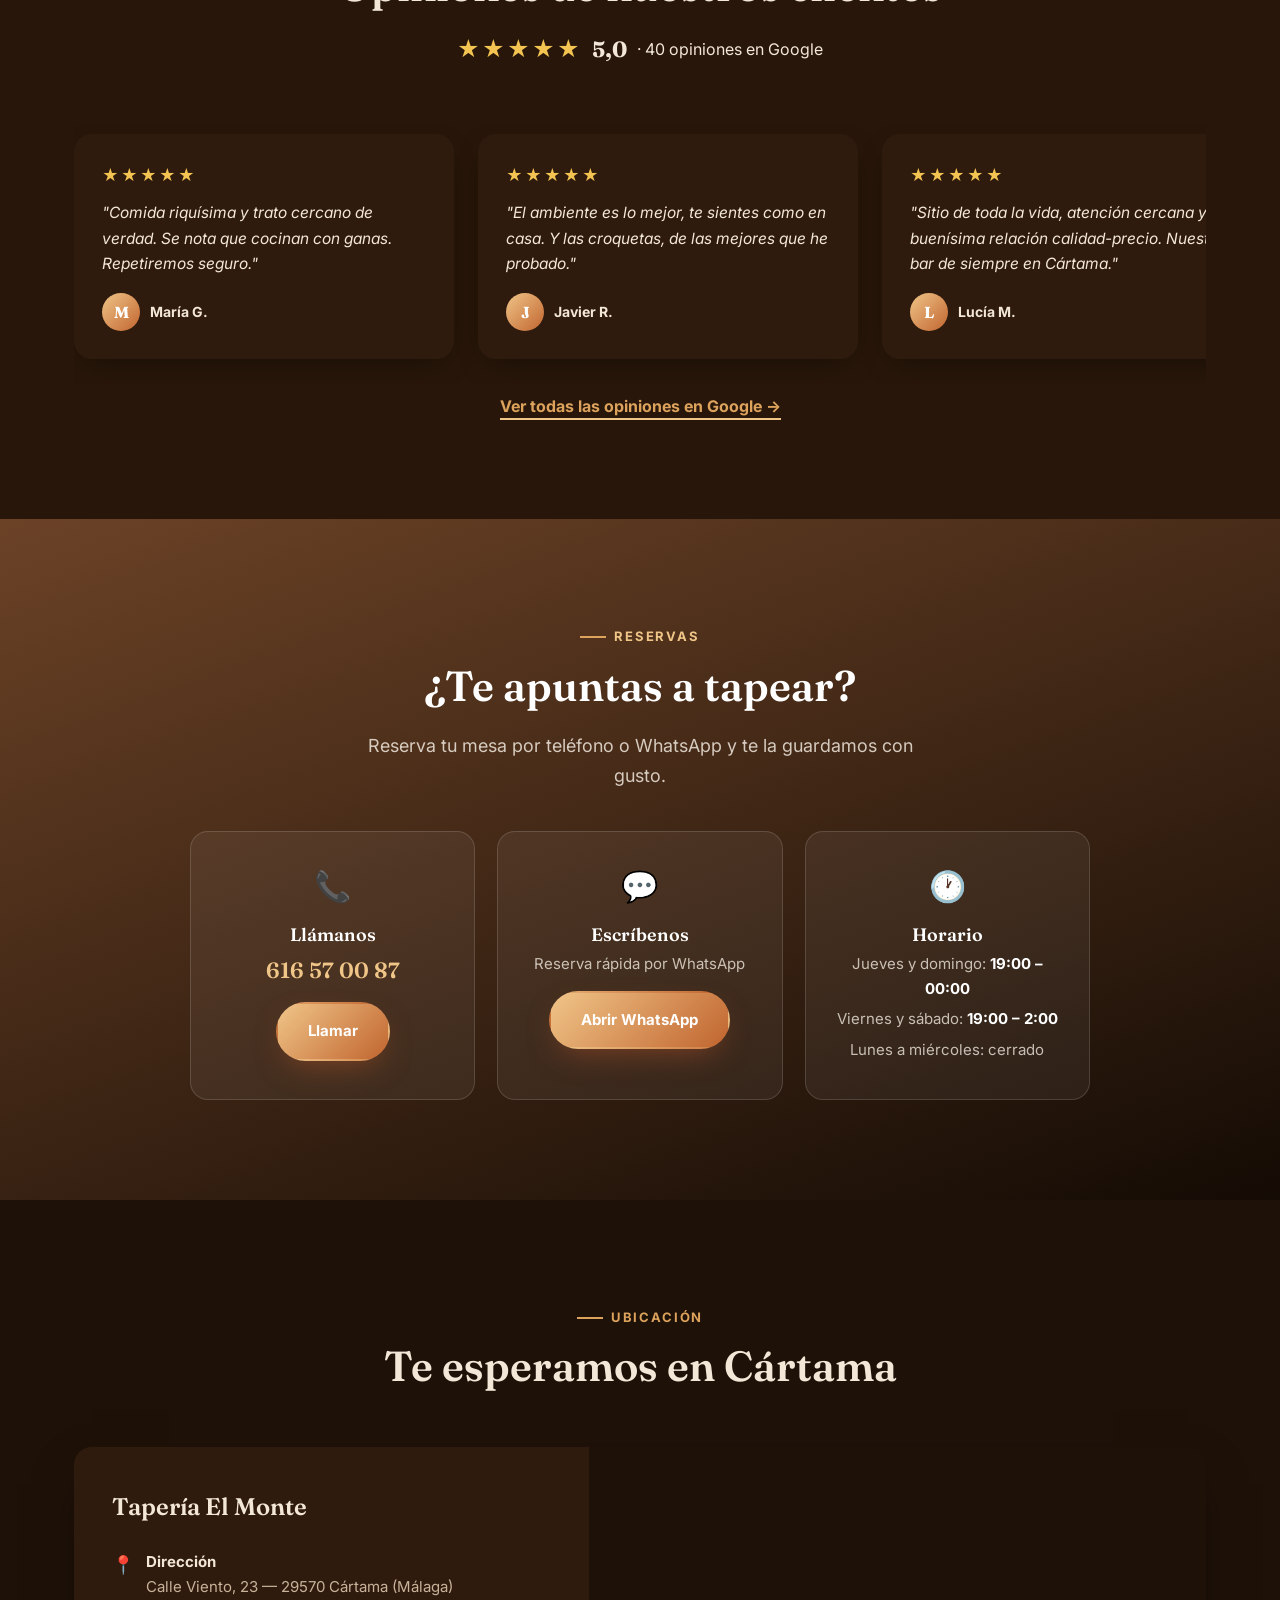
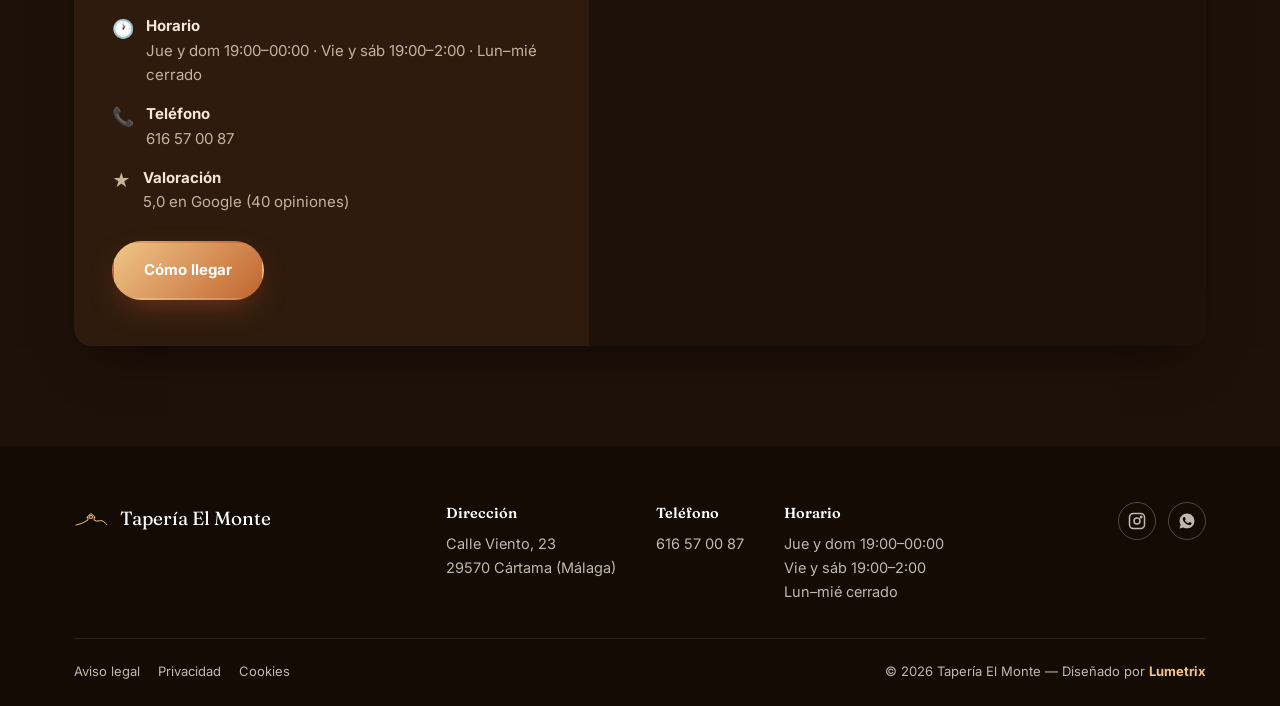
==== commit 6c066b16: "Ocultar numero de telefono en movil (Llamanos) y corregir encuadre de fotos en El ambiente - En movi" ====
--- a/index.html
+++ b/index.html
@@ -231,7 +231,7 @@
       </div>
     </div>
     <div class="pizarra-cta reveal">
-      <a href="#" class="btn btn-line">Ver la carta completa en PDF</a>
+      <a href="carta-taperia-el-monte.pdf" target="_blank" rel="noopener" class="btn btn-line">Ver la carta completa en PDF</a>
     </div>
   </div>
 </section>
@@ -274,8 +274,8 @@
       <p>Ven con amigos, con la familia o solo a tomar algo. En El Monte te sentirás como en casa desde el primer minuto.</p>
     </div>
     <div class="ambiente-gallery reveal">
-      <div class="ph has-photo g1"><img src="img/bocadillo-pulled-pork.jpg" alt="Bocadillo de pulled pork en Tapería El Monte" loading="lazy"></div>
-      <div class="ph has-photo"><img src="img/montadito-el-monte.jpg" alt="Montadito de Tapería El Monte" loading="lazy"></div>
+      <div class="ph has-photo g1"><img src="img/bocadillo-pulled-pork.jpg" alt="Bocadillo de pulled pork en Tapería El Monte" loading="lazy" style="object-position: center 68%;"></div>
+      <div class="ph has-photo"><img src="img/montadito-el-monte.jpg" alt="Montadito de Tapería El Monte" loading="lazy" style="object-position: center 65%;"></div>
       <div class="ph has-photo"><img src="img/bunuelos-bacalao-barra.jpg" alt="Buñuelos de bacalao en la barra de Tapería El Monte" loading="lazy"></div>
       <div class="ph has-photo"><img src="img/twister-langostinos.jpg" alt="Twister de langostinos de Tapería El Monte" loading="lazy"></div>
       <div class="ph has-photo"><img src="img/mesa-tapas-variadas.jpg" alt="Mesa con tapas variadas en Tapería El Monte" loading="lazy"></div>
@@ -324,7 +324,7 @@
       <div class="contact-card">
         <span class="icon">📞</span>
         <h3>Llámanos</h3>
-        <a class="big-phone" href="tel:+34616570087">616 57 00 87</a>
+        <a class="big-phone big-phone-desktop-only" href="tel:+34616570087">616 57 00 87</a>
         <a href="tel:+34616570087" class="btn btn-primary" style="margin-top:14px">Llamar</a>
       </div>
       <div class="contact-card">
--- a/css/style.css
+++ b/css/style.css
@@ -126,40 +126,70 @@
 /* ============ TOPBAR ============ */
 .topbar {
   position: fixed; top: 0; left: 0; right: 0; z-index: 600;
-  padding: 18px 0;
-  transition: background .3s ease, padding .3s ease;
-}
-.topbar.scrolled { background: rgba(20,11,4,.9); backdrop-filter: blur(8px); padding: 12px 0; box-shadow: 0 2px 20px rgba(0,0,0,.4); }
+  padding: 22px 0;
+  transition: background .35s ease, padding .35s ease, box-shadow .35s ease;
+}
+.topbar::before {
+  content: "";
+  position: absolute; inset: 0; z-index: -1;
+  background: linear-gradient(180deg, rgba(15,9,4,.55) 0%, rgba(15,9,4,0) 100%);
+  opacity: 1; transition: opacity .35s ease;
+}
+.topbar.scrolled { background: rgba(20,11,4,.94); backdrop-filter: blur(10px); padding: 14px 0; box-shadow: 0 4px 30px rgba(0,0,0,.5); border-bottom: 1px solid rgba(221,163,92,.15); }
+.topbar.scrolled::before { opacity: 0; }
 .topbar-row { display: flex; align-items: center; justify-content: space-between; }
-.topbar-brand { display: flex; align-items: center; gap: 12px; }
+.topbar-brand { display: flex; align-items: center; gap: 13px; }
 .stamp {
-  width: 44px; height: 44px; border-radius: 50%;
+  width: 48px; height: 48px; border-radius: 50%;
   border: 1.5px solid var(--amber);
   display: flex; align-items: center; justify-content: center;
   color: var(--amber);
   flex-shrink: 0;
-}
-.stamp svg { width: 24px; height: 24px; }
-.topbar-word { font-family: var(--ff-serif); letter-spacing: .04em; font-size: 19px; color: var(--text); }
-
-.nav-links { display: flex; gap: 28px; align-items: center; }
+  box-shadow: 0 0 0 3px rgba(221,163,92,.1), 0 4px 16px -4px rgba(221,163,92,.4);
+  transition: transform .35s ease, box-shadow .35s ease;
+}
+.topbar-brand:hover .stamp { transform: rotate(-6deg) scale(1.06); box-shadow: 0 0 0 5px rgba(221,163,92,.16), 0 6px 20px -4px rgba(221,163,92,.55); }
+.stamp svg { width: 26px; height: 26px; }
+.topbar-word { font-family: var(--ff-serif); letter-spacing: .04em; font-size: 22px; font-weight: 600; color: var(--text); white-space: nowrap; }
+
+.nav-links { display: flex; gap: 26px; align-items: center; flex-wrap: nowrap; }
 .nav-links a {
-  font-weight: 600; font-size: 14.5px; color: var(--text);
-  position: relative; padding: 4px 0;
+  font-family: var(--ff-sans);
+  font-weight: 700; font-size: 13px; letter-spacing: .08em; text-transform: uppercase; color: var(--text);
+  position: relative; padding: 8px 1px;
+  white-space: nowrap; flex-shrink: 0;
+  transition: color .25s ease;
 }
 .nav-links a::after {
-  content: ""; position: absolute; left: 0; bottom: -3px;
+  content: ""; position: absolute; left: 50%; bottom: 0;
   width: 0; height: 2px; background: var(--amber);
-  transition: width .25s ease;
-}
+  transform: translateX(-50%);
+  transition: width .28s ease;
+}
+.nav-links a:hover { color: var(--amber-light); }
 .nav-links a:hover::after { width: 100%; }
 
-.topbar-actions { display: flex; align-items: center; gap: 16px; }
-.topbar-actions .phone-mini { font-family: var(--ff-mono); font-size: 13.5px; color: var(--text-soft); }
-.topbar-actions .btn { padding: 10px 20px; font-size: 13.5px; }
+.topbar-actions { display: flex; align-items: center; gap: 20px; flex-wrap: nowrap; }
+.topbar-actions::before {
+  content: "";
+  width: 1px; height: 24px;
+  background: var(--line);
+  margin-right: 2px;
+  flex-shrink: 0;
+}
+.topbar-actions .phone-mini { font-family: var(--ff-mono); font-size: 14.5px; font-weight: 700; color: var(--text-soft); letter-spacing: .01em; white-space: nowrap; transition: color .25s ease; }
+.topbar-actions .phone-mini:hover { color: var(--amber-light); }
+.topbar-actions .btn-gold {
+  padding: 13px 26px; font-size: 14px; letter-spacing: .02em;
+  white-space: nowrap;
+  box-shadow: 0 10px 24px -10px rgba(221,163,92,.7);
+  display: inline-flex; align-items: center; gap: 8px;
+}
+.topbar-actions .btn-gold::after { content: "→"; font-size: 15px; transition: transform .25s ease; }
+.topbar-actions .btn-gold:hover::after { transform: translateX(3px); }
 .menu-btn {
   display: none;
-  width: 44px; height: 44px;
+  width: 50px; height: 50px;
   background: transparent; border: 1px solid var(--line); color: var(--text);
   cursor: pointer;
   align-items: center; justify-content: center;
@@ -172,6 +202,7 @@
   .nav-links { display: none; }
   .topbar-actions .phone-mini { display: none; }
   .topbar-actions .btn-gold { display: none; }
+  .topbar-actions::before { display: none; }
   .menu-btn { display: flex; }
 }
 
@@ -217,7 +248,6 @@
   display: grid; grid-template-columns: 1.05fr .95fr;
   min-height: 100svh;
 }
-@media (max-width: 880px) { .hero { grid-template-columns: 1fr; min-height: auto; } }
 .hero-text {
   background: var(--cream-soft);
   display: flex; flex-direction: column; justify-content: center;
@@ -249,7 +279,6 @@
 .hero-stamp-text strong { color: var(--text); }
 .hero-media { position: relative; overflow: hidden; }
 .hero-media .ph { position: absolute; inset: 0; border-radius: 0; }
-@media (max-width: 880px) { .hero-media { min-height: 340px; } }
 
 /* ============ PLACEHOLDER / FOTOS ============ */
 .ph {
@@ -285,7 +314,6 @@
 /* ============ 01 · LA CASA ============ */
 .casa { position: relative; padding-top: 130px; }
 .casa-grid { display: grid; grid-template-columns: .9fr 1.1fr; gap: 70px; align-items: start; }
-@media (max-width: 880px) { .casa-grid { grid-template-columns: 1fr; gap: 40px; } }
 .casa-num-bg {
   position: absolute; top: 20px; left: 50%; transform: translateX(-50%);
   font-family: var(--ff-serif); font-size: clamp(120px, 20vw, 260px);
@@ -293,10 +321,7 @@
   line-height: 1; pointer-events: none; z-index: 0; white-space: nowrap;
 }
 .casa-text { position: relative; z-index: 1; }
-.casa-text p:first-of-type::first-letter {
-  font-family: var(--ff-serif); font-size: 26px; float: left;
-  line-height: 1; padding: 2px 4px 0 0; color: var(--amber);
-}
+.casa-text p { text-align: justify; }
 .casa-media { position: relative; z-index: 1; }
 .casa-media .ph { aspect-ratio: 5/4; border-radius: var(--radius); }
 .casa-media-tag {
@@ -356,10 +381,10 @@
 .spec-grid {
   display: grid;
   grid-template-columns: repeat(4, 1fr);
-  gap: 22px;
+  gap: 16px;
 }
 @media (max-width: 980px) { .spec-grid { grid-template-columns: repeat(2, 1fr); } }
-@media (max-width: 560px) { .spec-grid { grid-template-columns: 1fr; } }
+@media (max-width: 420px) { .spec-grid { gap: 10px; } }
 .spec-card {
   border-radius: var(--radius);
   overflow: hidden;
@@ -447,7 +472,8 @@
   max-width: 900px;
   margin: 0 auto;
 }
-@media (max-width: 800px) { .contact-grid { grid-template-columns: 1fr; } }
+@media (max-width: 800px) { .contact-grid { grid-template-columns: repeat(2, 1fr); } }
+@media (max-width: 480px) { .contact-grid { gap: 10px; } }
 .contact-card {
   background: rgba(255,255,255,.06);
   border: 1px solid rgba(255,255,255,.14);
@@ -578,3 +604,94 @@
 .legal-page ul { padding-left: 20px; list-style: disc; }
 .legal-page a { color: var(--amber); font-weight: 700; }
 .back-link { display: inline-flex; align-items: center; gap: 8px; margin-bottom: 30px; font-weight: 700; color: var(--text); }
+
+/* ============ AJUSTE MÓVIL (reducir "zoom" y acercar proporciones a escritorio) ============ */
+@media (max-width: 600px) {
+  section { padding: 48px 0; }
+  .container { padding: 0 20px; }
+
+  /* Topbar */
+  .topbar { padding: 14px 0; }
+  .topbar.scrolled { padding: 10px 0; }
+  .stamp { width: 38px; height: 38px; border-width: 1.2px; }
+  .stamp svg { width: 21px; height: 21px; }
+  .topbar-word { font-size: 17px; }
+  .menu-btn { width: 42px; height: 42px; }
+
+  /* Nav overlay (menú móvil) */
+  .nav-overlay-links a { font-size: clamp(24px, 8vw, 34px); padding: 7px 0; gap: 12px; }
+  .nav-overlay-links { gap: 2px; }
+  .nav-overlay-cta { padding: 20px; gap: 10px; }
+  .nav-overlay-cta .btn { padding: 12px 22px; font-size: 13px; }
+
+  /* Hero — se mantiene partido en dos columnas, igual que en escritorio */
+  .hero-text { padding: 74px 12px 16px; }
+  .hero-eyebrow { font-size: 8.5px; margin-bottom: 8px; letter-spacing: .1em; }
+  .hero h1 { font-size: 18px; margin-bottom: 8px; line-height: 1.15; }
+  .hero-sub { font-size: 9.5px; line-height: 1.4; margin-bottom: 12px; }
+  .hero-cta { flex-direction: column; align-items: stretch; gap: 6px; margin-bottom: 12px; }
+  .hero-cta .btn { padding: 8px 8px; font-size: 9.5px; }
+  .hero-stamp-row { flex-direction: column; align-items: flex-start; gap: 5px; }
+  .hero-stamp { width: 32px; height: 32px; }
+  .hero-stamp strong { font-size: 9px; }
+  .hero-stamp span { font-size: 4.5px; }
+  .hero-stamp-text { font-size: 8px; max-width: none; }
+
+  /* La casa — se mantiene partido en dos columnas, igual que en escritorio */
+  .casa { padding-top: 44px; }
+  .casa-grid { grid-template-columns: 1fr 1.1fr; gap: 12px; align-items: center; }
+  .casa-num-bg { font-size: 40px; top: 4px; }
+  .casa-text .sec-title { font-size: 15px; margin-bottom: 6px; }
+  .casa-text .num-tag { font-size: 8px; margin-bottom: 6px; }
+  .casa-text p { font-size: 9.5px; line-height: 1.45; margin-bottom: 8px; }
+  .casa-media-tag { font-size: 8.5px; padding: 4px 8px; bottom: -8px; left: -8px; }
+
+  /* Numeración y títulos de sección */
+  .num-tag { font-size: 10.5px; margin-bottom: 10px; }
+  .sec-title { font-size: 22px; }
+  .sec-lead { font-size: 13.5px; }
+  .eyebrow { font-size: 10.5px; margin-bottom: 10px; }
+  .section-head { margin-bottom: 34px; }
+
+  /* La pizarra (carta) */
+  .pizarra-wrap { padding: 16px 12px; border-width: 5px; }
+  .board-tab { font-size: 17px; padding: 5px 8px; }
+  .board-item { padding: 9px 0; }
+  .board-item-name { font-size: 13.5px; }
+  .board-item-desc { font-size: 10px; }
+  .board-item-price { font-size: 17px; }
+  .board-note { font-size: 15px; gap: 16px; margin-top: 20px; padding-top: 14px; }
+  .btn { padding: 12px 22px; font-size: 13px; }
+
+  /* Especialidades */
+  .spec-card-body { padding: 12px; }
+  .spec-card-body h3 { font-size: 15px; }
+  .spec-card-body p { font-size: 11.5px; }
+
+  /* El ambiente */
+  .ambiente-gallery { grid-template-rows: repeat(3, 150px); gap: 10px; }
+
+  /* Opiniones */
+  .review-card { padding: 20px; }
+  .review-card p { font-size: 14px; }
+  .reviews-rating .stars { font-size: 18px; }
+  .reviews-rating strong { font-size: 18px; }
+
+  /* Reservas / contacto — se mantiene la rejilla de escritorio (3 tarjetas), solo más compacta */
+  .contact-grid > *:last-child { grid-column: 1 / -1; }
+  .contact-card { padding: 14px 10px; }
+  .contact-card .icon { font-size: 20px; margin-bottom: 8px; }
+  .contact-card h3 { font-size: 13px; margin-bottom: 4px; }
+  .big-phone-desktop-only { display: none; }
+  .contact-card .btn { padding: 8px 10px; font-size: 10px; }
+  .contact-card p { font-size: 10px; margin-bottom: 4px; }
+  .contact p.lead { font-size: 13px; }
+
+  /* Ubicación */
+  .location-info { padding: 28px 22px; }
+  .location-info h3 { font-size: 19px; }
+
+  /* Footer */
+  .footer-brand span { font-size: 16px; }
+  .footer-info { gap: 24px; font-size: 13px; }
+}
